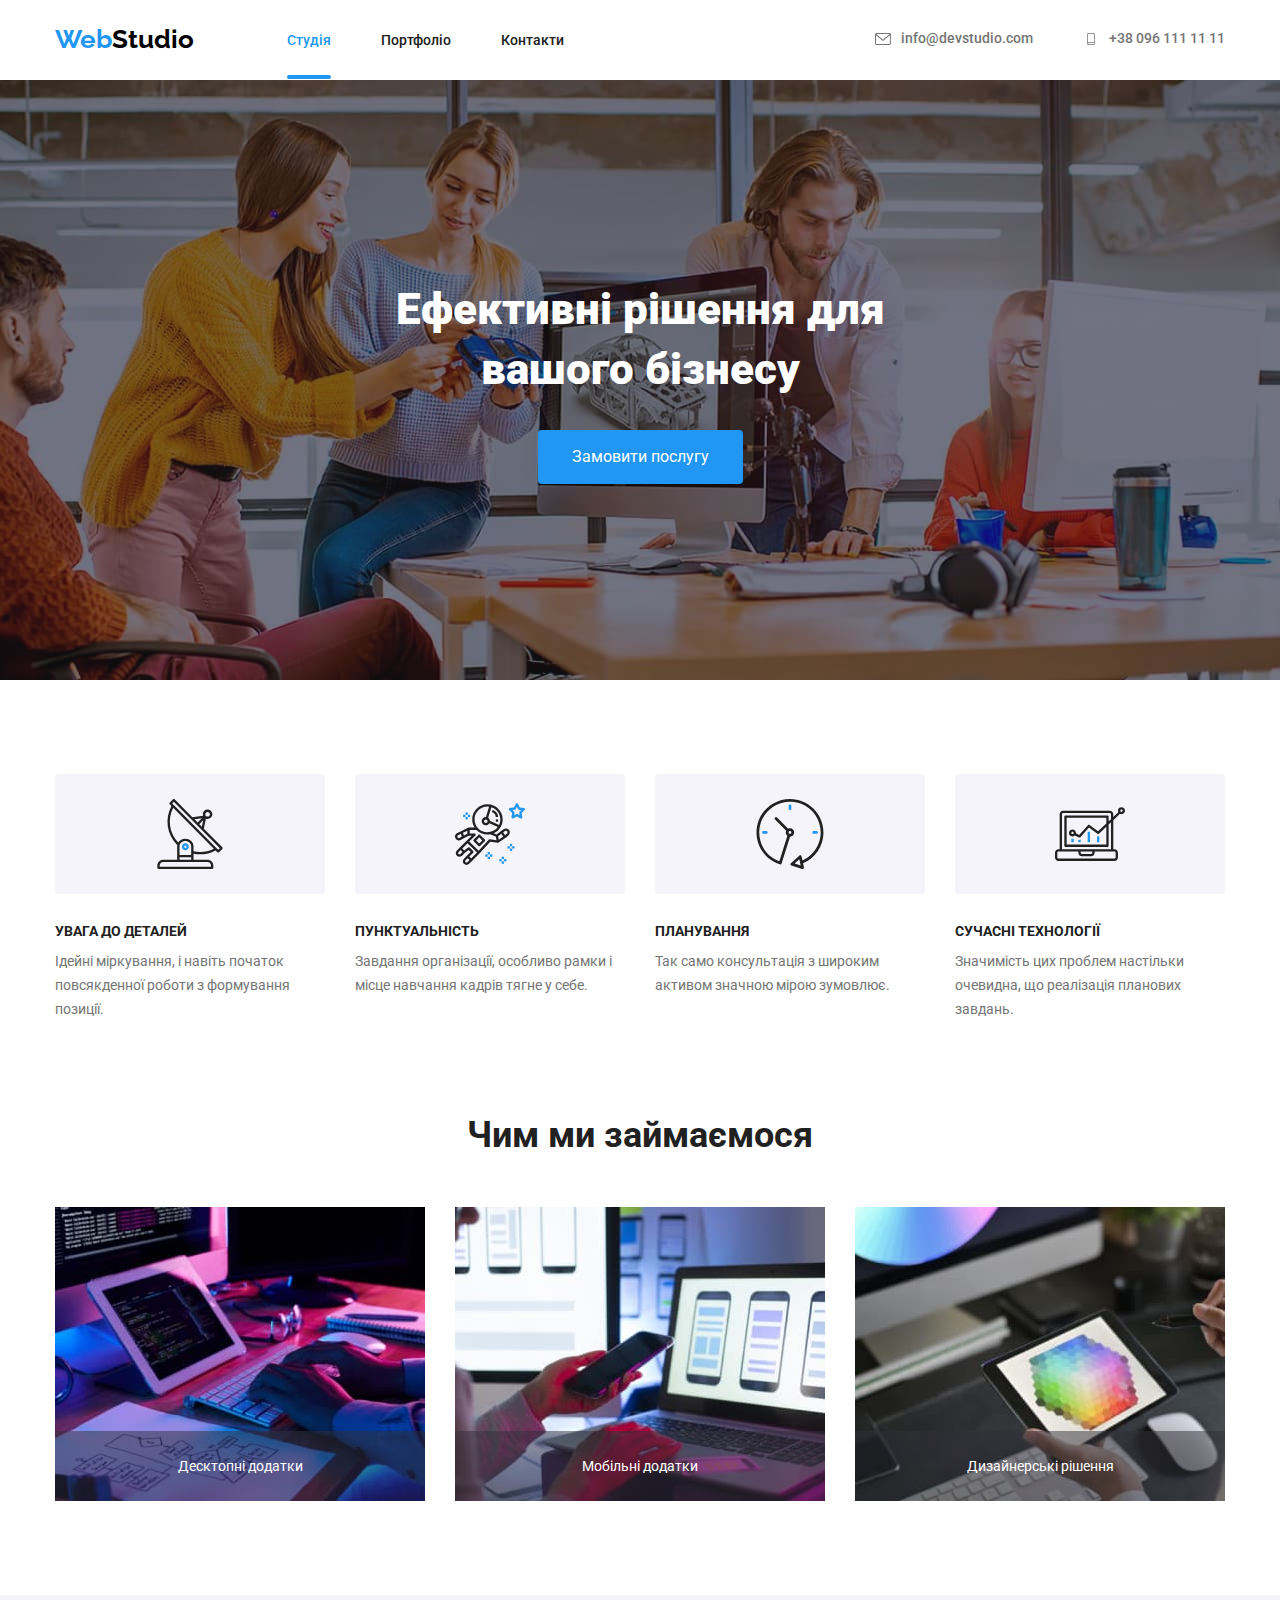
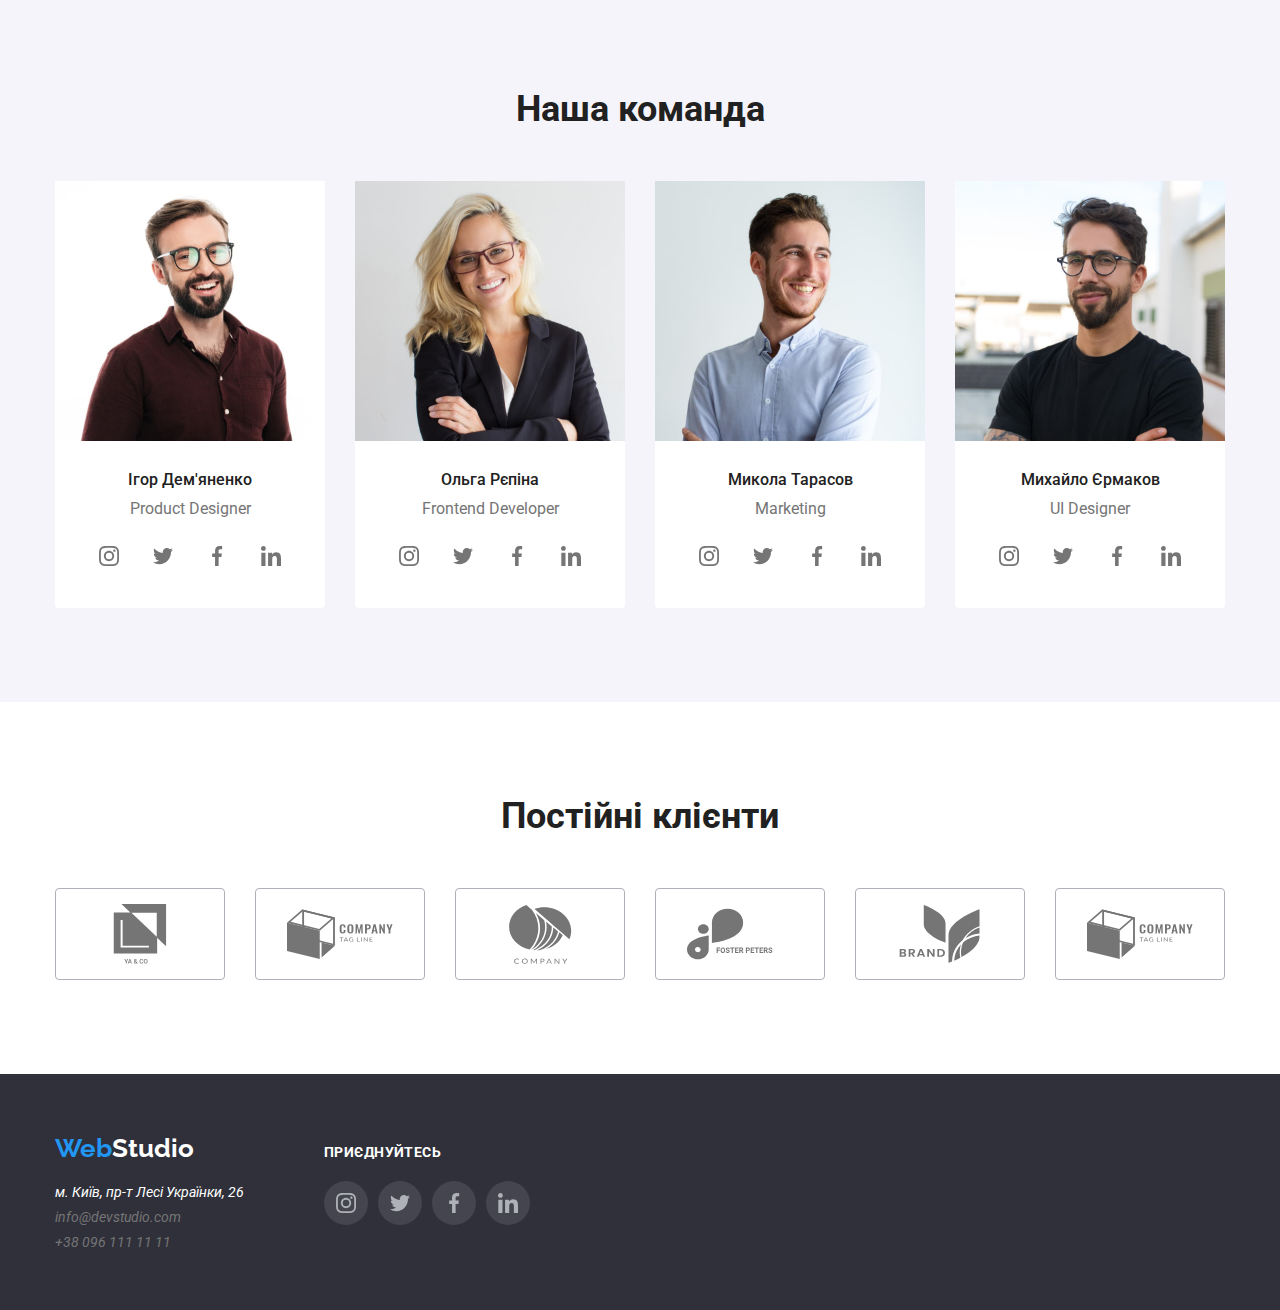
==== index.html @ 8c5a11f1 "commit" ====
<!DOCTYPE html>
<html lang="ru" <head>
<meta charset="UTF-8">
<meta http-equiv="X-UA-Compatible" content="IE=edge">
<meta name="viewport" content="width=device-width, initial-scale=1.0">
<title>Web Studio</title>
<!-- шрифты -->
<link rel="preconnect" href="https://fonts.googleapis.com">
<link rel="preconnect" href="https://fonts.gstatic.com" crossorigin>
<link
    href="https://fonts.googleapis.com/css2?family=Noto+Sans+JP:wght@600&family=Raleway:wght@700&family=Roboto:wght@400;500;700;900&display=swap"
    rel="stylesheet">
<!--CSS -->
<link rel="stylesheet" href="https://cdnjs.cloudflare.com/ajax/libs/modern-normalize/3.0.1/modern-normalize.min.css">
<link rel="stylesheet" href="./css/styles.css">
</head>

<body>
    <header class='header'>
        <div class='container page-header'>
            <nav class='nav'>
                <a href="/" class='logo'><span class='logo-accent'>Web</span>Studio</a>
                <ul class='site-nav list'>
                    <li class='nav-item'><a href="/" class='nav-link current'>Студія</a></li>
                    <li class='nav-item'><a href="./portfolio.html" class='nav-link'>Портфоліо</a></li>
                    <li class='nav-item'><a href="./contacts.html" class='nav-link'>Контакти</a></li>
                </ul>
                <ul class='contact-list list'>
                    <li class='contact-item'><a href="mailto:info@devstudio.com" class='contact-link'>
                            <svg class='icon-email' width='16' height='12'>
                                <use href='./images/svg/sprite.svg#icon-envelope'></use>
                            </svg>
                            info@devstudio.com</a>
                    </li>
                    <li class='contact-item'><a href="tel:+380961111111" class='contact-link'> <svg class='icon-email'
                                width='16' height='12'>
                                <use href='./images/svg/sprite.svg#icon-smartphone'></use>
                            </svg>+38 096 111 11 11</a></li>
                </ul>
            </nav>
        </div>
    </header>
    <main>
        <!-- HERO -->
        <section class='section-hero'>
            <h1 class='hero-title'>Ефективні рішення для<br /> вашого бізнесу</h1>
            <button type="button" class='hero-button'>Замовити послугу</button>
        </section>
        <!-- features -->
        <section class='section '>
            <div class='container'>
                <h1 class='visually-hidden'>Features</h1>
                <ul class='features list'>
                    <li class='features-item antenna-icon'>
                        <h2 class='features-title'>УВАГА ДО ДЕТАЛЕЙ</h2>
                        <p class='features-text'>Ідейні міркування, і навіть початок повсякденної роботи з формування
                            позиції.</p>
                    </li>
                    <li class='features-item astronaut-icon'>
                        <h2 class='features-title'>ПУНКТУАЛЬНІСТЬ</h2>
                        <p class='features-text'>Завдання організації, особливо рамки і місце навчання кадрів тягне у
                            себе.</p>
                    </li>
                    <li class='features-item clock-icon'>
                        <h2 class='features-title'>ПЛАНУВАННЯ</h2>
                        <p class='features-text'>Так само консультація з широким активом значною мірою зумовлює.</p>
                    </li>
                    <li class='features-item diagram-icon'>
                        <h2 class='features-title'>СУЧАСНІ ТЕХНОЛОГІЇ</h2>
                        <p class='features-text'>Значимість цих проблем настільки очевидна, що реалізація планових
                            завдань.</p>
                    </li>
                </ul>
            </div>
        </section>
        <!-- WORKS -->
        <section class='section no-padding-top'>
            <div class='container'>
                <h2 class='section-title title'>Чим ми займаємося</h2>
                <ul class='work list'>
                    <li class='work-item'>
                        <div class='work-thumb'><img src="./images/pc.jpg" alt="image" width='370' class='work-image'>
                            <p class='work-overlay'>Десктопні додатки</p>
                        </div>
                    </li>
                    <li class='work-item'>
                        <div class='work-thumb'><img src="./images/phone.jpg" alt="image" width='370'
                                class='work-image'>
                            <p class='work-overlay'>Мобільні додатки</p>
                        </div>
                    </li>
                    <li class='work-item'>
                        <div class='work-thumb'><img src="./images/tablet.jpg" alt="image" width='370'
                                class='work-image'>
                            <p class='work-overlay'>Дизайнерські рішення</p>
                        </div>
                    </li>
                </ul>
            </div>
        </section>
        <!-- Team -->
        <section class='section section-color'>
            <div class='container'>
                <h2 class='section-title title'>Наша команда</h2>
                <ul class='team list'>
                    <li class='team-item'>
                        <img src="./images/ProductDesigner.jpg" alt="personal" width='270' class='team-img'>
                        <div class='text-box'>
                            <h3 class='team-name'>Ігор Дем'яненко</h3>
                            <p class='team-description'>Product Designer</p>
                        </div>
                        <div>
                            <ul class='social-links list'>
                                <li class='social-item'>
                                    <a href="" class='social-link'>
                                        <svg class='social-icon'>
                                            <use href='./images/svg/sprite.svg#icon-instagram'></use>
                                        </svg>
                                    </a>
                                </li>
                                <li class='social-item'>
                                    <a href="" class='social-link'>
                                        <svg class='social-icon'>
                                            <use href='./images/svg/sprite.svg#icon-twitter'></use>
                                        </svg>
                                    </a>
                                </li>
                                <li class='social-item'>
                                    <a href="" class='social-link'>
                                        <svg class='social-icon'>
                                            <use href='./images/svg/sprite.svg#icon-facebook'></use>
                                        </svg>
                                    </a>
                                </li>
                                <li class='social-item'>
                                    <a href="" class='social-link'>
                                        <svg class='social-icon'>
                                            <use href='./images/svg/sprite.svg#icon-linkedin'></use>
                                        </svg>
                                    </a>
                                </li>
                            </ul>
                        </div>
                    </li>
                    <li class='team-item'>
                        <img src="./images/FrontendDeveloper.jpg" alt="personal" width='270' class='team-img'>
                        <div class='text-box'>
                            <h3 class='team-name'>Ольга Рєпіна</h3>
                            <p class='team-description'>Frontend Developer</p>
                        </div>
                        <div>
                            <ul class='social-links list'>
                                <li class='social-item'>
                                    <a href="" class='social-link'>
                                        <svg class='social-icon'>
                                            <use href='./images/svg/sprite.svg#icon-instagram'></use>
                                        </svg>
                                    </a>
                                </li>
                                <li class='social-item'>
                                    <a href="" class='social-link'>
                                        <svg class='social-icon'>
                                            <use href='./images/svg/sprite.svg#icon-twitter'></use>
                                        </svg>
                                    </a>
                                </li>
                                <li class='social-item'>
                                    <a href="" class='social-link'>
                                        <svg class='social-icon'>
                                            <use href='./images/svg/sprite.svg#icon-facebook'></use>
                                        </svg>
                                    </a>
                                </li>
                                <li class='social-item'>
                                    <a href="" class='social-link'>
                                        <svg class='social-icon'>
                                            <use href='./images/svg/sprite.svg#icon-linkedin'></use>
                                        </svg>
                                    </a>
                                </li>
                            </ul>
                        </div>
                    </li>
                    <li class='team-item'>
                        <img src="./images/Marketing.jpg" alt="personal" width='270' class='team-img'>
                        <div class='text-box'>
                            <h3 class='team-name'>Микола Тарасов</h3>
                            <p class='team-description'>Marketing</p>
                        </div>
                        <div>
                            <ul class='social-links list'>
                                <li class='social-item'>
                                    <a href="" class='social-link'>
                                        <svg class='social-icon'>
                                            <use href='./images/svg/sprite.svg#icon-instagram'></use>
                                        </svg>
                                    </a>
                                </li>
                                <li class='social-item'>
                                    <a href="" class='social-link'>
                                        <svg class='social-icon'>
                                            <use href='./images/svg/sprite.svg#icon-twitter'></use>
                                        </svg>
                                    </a>
                                </li>
                                <li class='social-item'>
                                    <a href="" class='social-link'>
                                        <svg class='social-icon'>
                                            <use href='./images/svg/sprite.svg#icon-facebook'></use>
                                        </svg>
                                    </a>
                                </li>
                                <li class='social-item'>
                                    <a href="" class='social-link'>
                                        <svg class='social-icon'>
                                            <use href='./images/svg/sprite.svg#icon-linkedin'></use>
                                        </svg>
                                    </a>
                                </li>
                            </ul>
                        </div>
                    </li>
                    <li class='team-item'>
                        <img src="./images/UIDesigner.jpg" alt="personal" width='270' class='team-img'>
                        <div class='text-box'>
                            <h3 class='team-name'>Михайло Єрмаков</h3>
                            <p class='team-description'>UI Designer</p>
                        </div>
                        <div>
                            <ul class='social-links list'>
                                <li class='social-item'>
                                    <a href="" class='social-link'>
                                        <svg class='social-icon'>
                                            <use href='./images/svg/sprite.svg#icon-instagram'></use>
                                        </svg>
                                    </a>
                                </li>
                                <li class='social-item'>
                                    <a href="" class='social-link'>
                                        <svg class='social-icon'>
                                            <use href='./images/svg/sprite.svg#icon-twitter'></use>
                                        </svg>
                                    </a>
                                </li>
                                <li class='social-item'>
                                    <a href="" class='social-link'>
                                        <svg class='social-icon'>
                                            <use href='./images/svg/sprite.svg#icon-facebook'></use>
                                        </svg>
                                    </a>
                                </li>
                                <li class='social-item'>
                                    <a href="" class='social-link'>
                                        <svg class='social-icon'>
                                            <use href='./images/svg/sprite.svg#icon-linkedin'></use>
                                        </svg>
                                    </a>
                                </li>
                            </ul>
                        </div>
                    </li>
                </ul>
            </div>

        </section>
        <!-- clients -->
        <section class='section'>
            <div class="container">
                <h2 class='section-title title'>Постійні клієнти</h2>
                <ul class='clients list'>
                    <li class='clients-item'>
                        <a href='/' class='clients-link'>
                            <svg class='clients-icon'>
                                <use href='./images/svg/sprite.svg#icon-logo'></use>
                            </svg>
                        </a>
                    </li>
                    <li class='clients-item'>
                        <a href='/' class='clients-link'>
                            <svg class='clients-icon'>
                                <use href='./images/svg/sprite.svg#icon-logo-1'></use>
                            </svg>
                        </a>
                    </li>
                    <li class='clients-item'>
                        <a href='/' class='clients-link'>
                            <svg class='clients-icon'>
                                <use href='./images/svg/sprite.svg#icon-logo-2'></use>
                            </svg>
                        </a>
                    </li>
                    <li class='clients-item'>
                        <a href='/' class='clients-link'>
                            <svg class='clients-icon'>
                                <use href='./images/svg/sprite.svg#icon-logo-3'></use>
                            </svg>
                        </a>
                    </li>
                    <li class='clients-item'>
                        <a href='/' class='clients-link'>
                            <svg class='clients-icon'>
                                <use href='./images/svg/sprite.svg#icon-logo-4'></use>
                            </svg>
                        </a>
                    </li>
                    <li class='clients-item'>
                        <a href='/' class='clients-link'>
                            <svg class='clients-icon'>
                                <use href='./images/svg/sprite.svg#icon-logo-5'></use>
                            </svg>
                        </a>
                    </li>

                </ul>
            </div>
        </section>
    </main>
    <footer class='footer'>
        <div class='container container-flex'>
            <div>
                <a href="/" class='logo footer-logo'><span class='logo-accent'>Web</span>Studio</a>
                <address class='address'>
                    <a href="" class='address-text'>м. Київ, пр-т Лесі Українки, 26</a>
                    <a href="mailto:info@devstudio.com" class='address-text accent'>info@devstudio.com</a>
                    <a href="tel:+380961111111" class='address-text accent'>+38 096 111 11 11</a>
                </address>
            </div>
            <div>
                <h2 class='social-title'>приєднуйтесь</h2>
                <div>
                    <ul class='social-links list'>
                        <li class='social-item'>
                            <a href="" class='social-link social-link-second'>
                                <svg class='social-icon'>
                                    <use href='./images/svg/sprite.svg#icon-instagram'></use>
                                </svg>
                            </a>
                        </li>
                        <li class='social-item'>
                            <a href="" class='social-link social-link-second'>
                                <svg class='social-icon'>
                                    <use href='./images/svg/sprite.svg#icon-twitter'></use>
                                </svg>
                            </a>
                        </li>
                        <li class='social-item'>
                            <a href="" class='social-link social-link-second'>
                                <svg class='social-icon'>
                                    <use href='./images/svg/sprite.svg#icon-facebook'></use>
                                </svg>
                            </a>
                        </li>
                        <li class='social-item'>
                            <a href="" class='social-link social-link-second'>
                                <svg class='social-icon'>
                                    <use href='./images/svg/sprite.svg#icon-linkedin'></use>
                                </svg>
                            </a>
                        </li>
                    </ul>
                </div>
            </div>
        </div>
    </footer>


</body>
<script src='./js/modal-menu.js'></script>
<script src='./js/modal-window.js'></script>
<script src='./js/test-form.js'></script>

</html>
---- css/styles.css ----
:root {
    --primary-color-text: #757575;
    --title-color-text: #212121;
    --white-color-text: #ffffff;
    --accent-color: #2196f3;
    --bgd-accent-color: #2f303a;
    --accent-color-background: #f5F4fa;
    --hero-color-bgd: #c4c4c4;
    --hero-overlay: #2f303a40;
    --indent-top: 80px;
}



body {
    padding-top: var(--indent-top);

    font-family: "Roboto", sans-serif;
    font-size: 14px;
    background-color: #ffffff;
    color: var(--primary-color-text);

}

h1,
h2,
h3,
h4,
h5,
h5,
p,
ul {
    margin: 0;
    padding: 0;
}

img {
    display: block;
    max-width: 100%;
    height: auto;
}

a {
    text-decoration: none;
}

/* other */

.visually-hidden {
    position: absolute;
    white-space: nowrap;
    width: 1px;
    height: 1px;
    overflow: hidden;
    border: 0;
    padding: 0;
    clip: rect(0 0 0 0);
    clip-path: inset(50%);
    margin: -1px;
}

.title {
    color: var(--title-color-text);
    font-weight: 700;
    font-size: 36px;
    line-height: 1.16;
    text-align: center;
}

.social-title {
    margin-bottom: 20px;

    font-size: 14px;
    font-weight: 700;
    line-height: 1.14;
    letter-spacing: .03em;
    text-transform: uppercase;
    color: var(--white-color-text);

}

.list {
    list-style: none;
}

/* section */
.section {
    padding: 94px 0;
}

.section.no-padding-top {
    padding-top: 0;
}

.section-title {
    margin-bottom: 50px;
}

.section-color {
    background-color: var(--accent-color-background);
}


/* container */
.container {
    width: 1200px;
    margin: 0 auto;
    padding: 0 15px;

}

.container.page-header {
    height: var(--indent-top);
}

.container-flex {
    display: flex;
    align-items: baseline;
    gap: 80px;
}


/* logo */

.logo {
    font-family: "Raleway", sans-serif;
    font-optical-sizing: auto;
    font-weight: 700;
    font-size: 26px;
    line-height: 1.15;
    color: #000000
}

.footer-logo {
    display: inline-block;
    color: var(--white-color-text);
    margin-bottom: 20px;
}

/* header */
.header {
    position: fixed;
    width: 100%;
    top: 0;
    z-index: 1;

    background-color: var(--white-color-text);
}

.nav {
    display: flex;
    height: 100%;
    align-items: center;

}

.site-nav {
    display: flex;
    gap: 50px;
    margin-left: 93px;

}

.contact-list {
    display: flex;
    gap: 50px;
    margin-left: auto;
}

.logo-accent {
    color: var(--accent-color)
}

.nav-link {
    font-weight: 500;
    color: var(--title-color-text);
    line-height: 1.14;
}

.nav-link.current {
    position: relative;
    color: var(--accent-color);

}

.nav-link.current::after {
    content: '';
    position: absolute;
    bottom: -31px;
    left: 0;
    width: 100%;
    border: 2px solid var(--accent-color);

    border-radius: 2px;

}

.nav-link:hover,
.nav-link:focus {
    color: var(--accent-color);
}


.contact-link {
    display: inline-flex;
    align-items: center;
    font-weight: 500;
    color: var(--primary-color-text);
    line-height: 1.14;

}

.contact-link:hover,
.contact-link:focus {
    color: var(--accent-color);
}


.icon-email {
    margin-right: 10px;
    fill: currentColor;
}

/* HERO */

.section-hero {
    display: block;
    padding: 200px 0px;
    max-width: 1600px;
    height: 600px;
    margin: 0 auto;


    text-align: center;
    background-image: linear-gradient(to bottom, var(--hero-overlay), var(--hero-overlay)), url(../images/hero/hero-bgd.jpg);
    background-color: var(--hero-color-bgd);
    background-position: center;
    background-repeat: no-repeat;
    background-size: cover;
}

.hero-title {
    margin-bottom: 30px;

    color: var(--white-color-text);
    font-weight: 900;
    font-size: 44px;
    line-height: 1.36;
}

.hero-button {
    padding: 10px 32px;
    border-radius: 4px;

    font-size: 16px;
    line-height: 1.87;
    border-color: transparent;
    background-color: var(--accent-color);
    color: var(--white-color-text)
}


/* features */

.features {
    display: flex;
    gap: 30px;
}

.features-item::before {
    content: '';
    display: block;
    width: 270px;
    height: 120px;
    margin-bottom: 30px;


    border-radius: 4px;
    background-color: var(--accent-color-background);
}

.antenna-icon::before {
    background-image: url(../images/svg/antenna.svg);
    background-position: center;
    background-repeat: no-repeat;
}

.astronaut-icon::before {
    background-image: url(../images/svg/astronaut.svg);
    background-position: center;
    background-repeat: no-repeat;
}

.clock-icon::before {
    background-image: url(../images/svg/clock.svg);
    background-position: center;
    background-repeat: no-repeat;
}

.diagram-icon::before {
    background-image: url(../images/svg/diagram.svg);
    background-position: center;
    background-repeat: no-repeat;
}

.features-title {
    margin-bottom: 10px;

    font-size: 14px;
    color: var(--title-color-text);
    font-weight: 700;
    line-height: 1.14;
}

.features-text {
    line-height: 1.7;
}


/* work */

.work {
    display: flex;
    gap: 30px;
}

.work-thumb {
    position: relative;
    width: 100%;
    height: 100%;
}

.work-image {}

.work-overlay {
    position: absolute;
    bottom: 0;
    left: 0;

    width: 100%;
    padding: 27px 15px;

    text-align: center;
    color: var(--white-color-text);
    background-color: #2f303a80;
}

/* team */

.team {
    display: flex;
    gap: 30px;
}

.team-item {
    flex-basis: calc((100% - 30px * 3)/ 4);
    padding-bottom: 30px;
    border-radius: 0 0 4px 4px;

    background-color: var(--white-color-text);
}

.team-img {
    margin-bottom: 30px;
}

.text-box {
    text-align: center;
    margin-bottom: 16px;
}

.team-name {
    margin-bottom: 10px;

    color: var(--title-color-text);
    font-weight: 500;
    font-size: 16px;
    line-height: 1.175;
}

.team-description {
    font-size: 16px;
    line-height: 1.175;
}

/* social */


.social-links {
    display: flex;
    gap: 10px;
    justify-content: center;
}

.social-item {
    width: 44px;
    height: 44px;
}

.social-link {
    display: inline-flex;
    justify-content: center;
    align-items: center;
    width: 100%;
    height: 100%;
    border-radius: 50%;

    color: var(--primary-color-text)
}

.social-link-second {
    background-color: rgba(255, 255, 255, .1);

    color: #afb1b8;
}

.social-link:hover {
    background-color: var(--accent-color);
    color: var(--white-color-text)
}


.social-icon {
    width: 20px;
    height: 20px;

    fill: currentColor;
}


/* clients */


.clients {
    display: flex;
    gap: 30px;

}

.clients-item {
    width: 170px;
    height: 92px;
    flex-basis: calc((100% - 150px)/6);

}

.clients-link {
    display: inline-flex;
    align-items: center;
    justify-content: center;
    width: 100%;
    height: 100%;

    border: 1px solid #afb1b8;
    border-radius: 4px;

    color: inherit;

}

.clients-link:hover,
.clients-link:focus {
    color: var(--accent-color);
    border-color: var(--accent-color);
}

.clients-icon {
    width: 106px;
    height: 60px;

    fill: currentColor
}

/* footer */

.footer {
    padding: 60px 0;

    background-color: var(--bgd-accent-color);
}

.address {
    display: flex;
    flex-direction: column;
    gap: 9px;
}

.address-text {
    color: var(--white-color-text);

}

.address-text.accent {
    text-decoration: none;
    color: inherit;
}

/* Portfolio */
.filter {
    display: flex;
    justify-content: center;
    gap: 8px;
    margin-bottom: 50px;
}

.filter-btn {
    padding: 6px 22px;
    border-radius: 4px;

    text-align: center;
    background-color: var(--radio-btn-background);
    border-color: transparent;
}

.filter-btn:hover,
.filter-btn:focus {
    background-color: var(--accent-color);
    color: var(--white-color-text)
}

.cards {
    display: flex;
    gap: 30px;
    flex-wrap: wrap;
}

.card-item {
    flex-basis: calc((100% - 60px) / 3);
    border: 1px solid #eeeeee
}


.card-thumb {
    position: relative;
    overflow: hidden;


}

.card-overlay {
    position: absolute;
    top: 0;
    left: 0;

    width: 100%;
    height: 100%;
    padding: 63px 24px;

    font-size: 18px;
    line-height: 1.555;
    color: var(--white-color-text);

    transform: translateY(100%);
    transition: transform 300ms ease;
}


.card-item:hover .card-overlay {
    background-color: rgba(33, 150, 243, .9);
    transform: translateY(0);
}

.card-img {
    margin-bottom: 20px;
}

.card-wrap {
    padding: 20px 24px;
}

.card-title.title {
    font-size: 18px;
    text-align: start;
    margin-bottom: 10px;
}

.card-description {
    font-size: 16px;

}
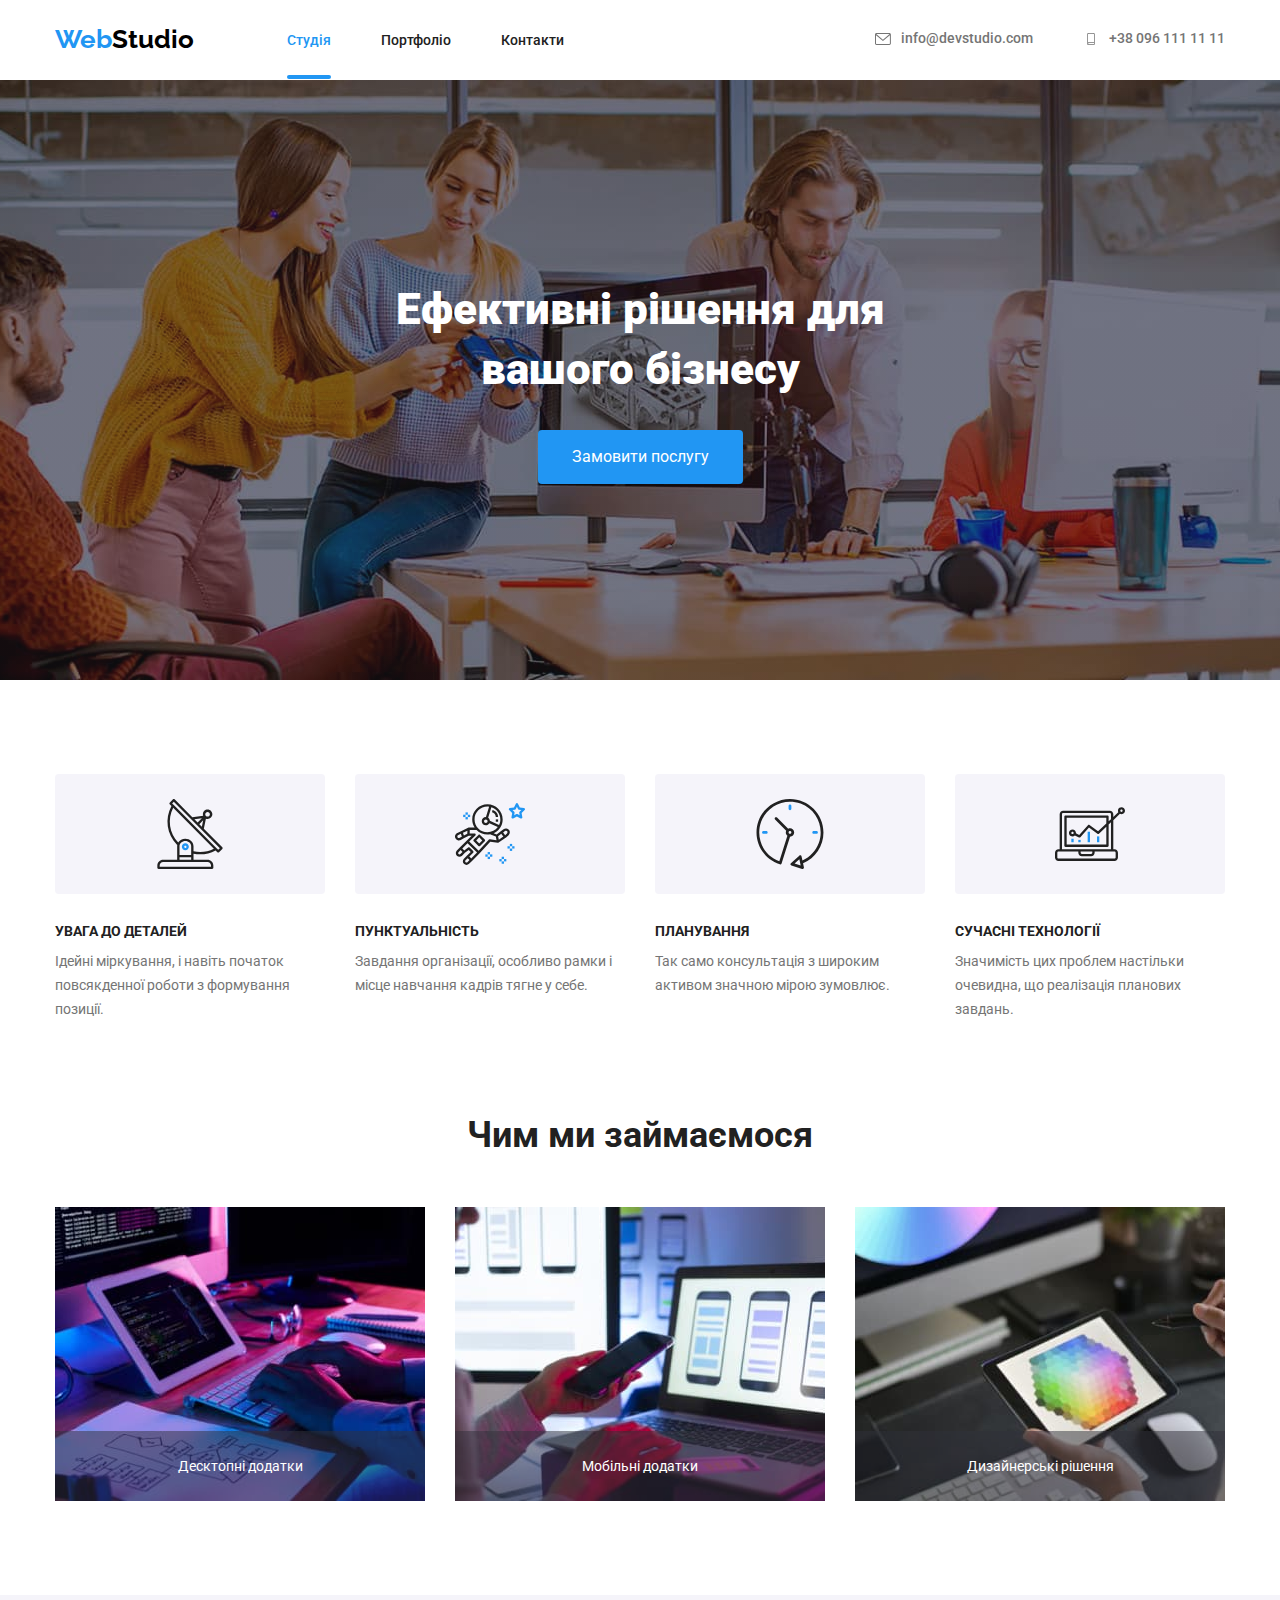
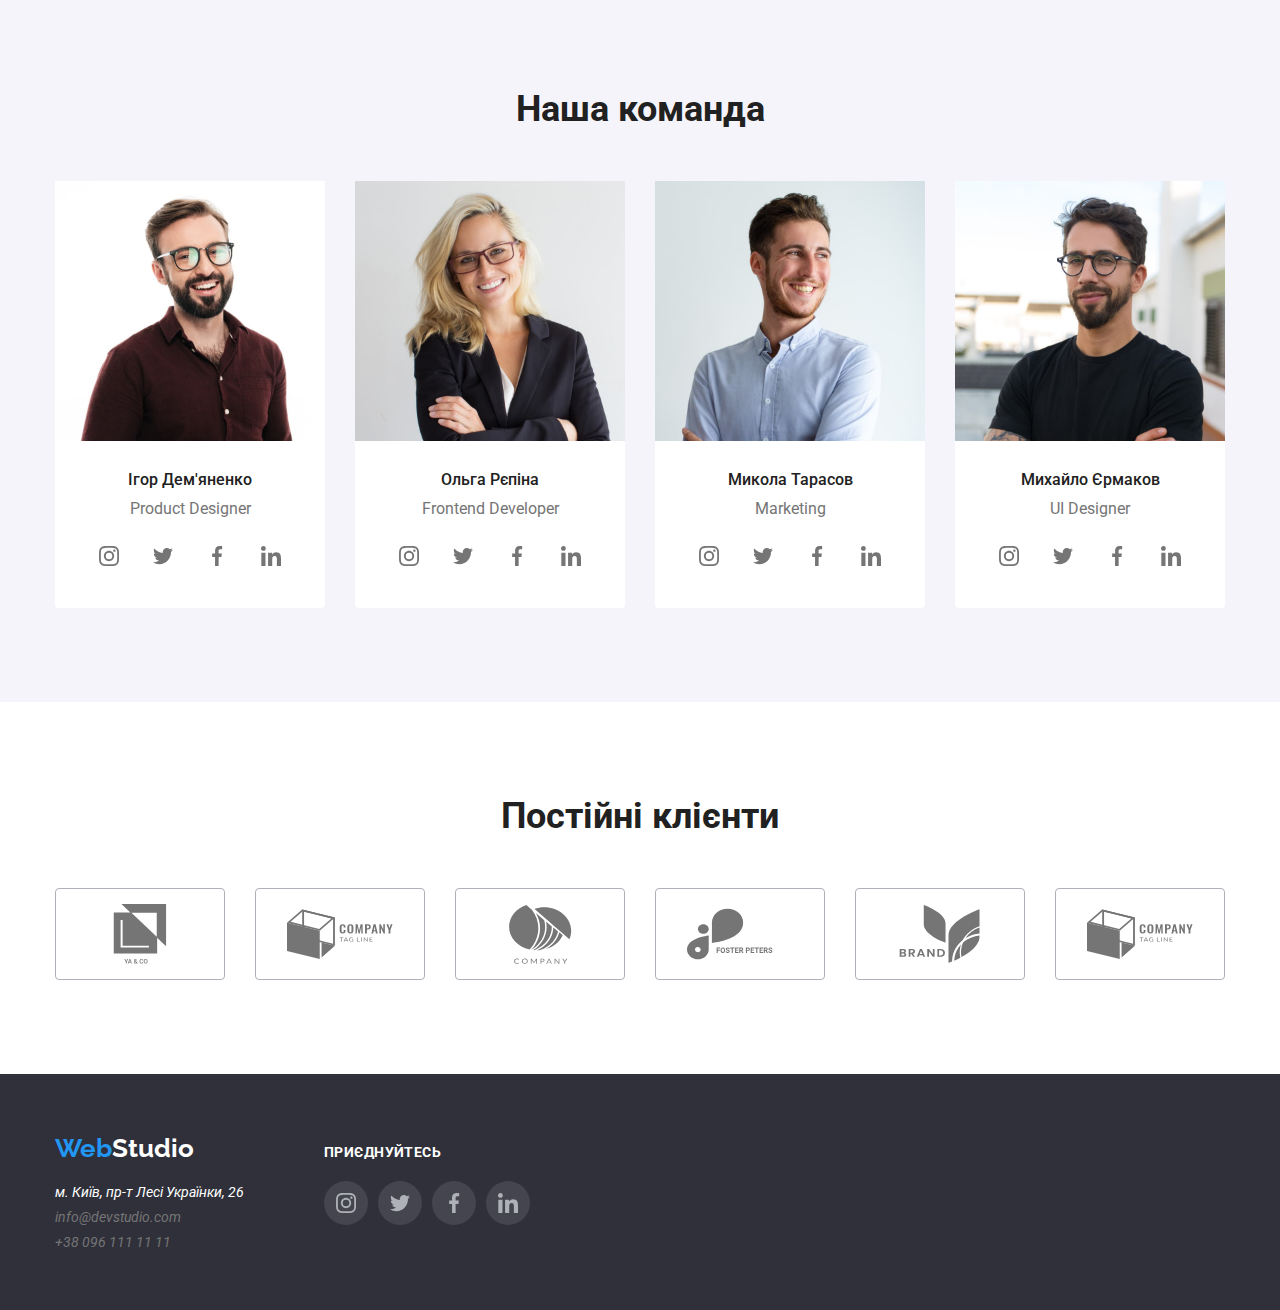
==== commit a5cc8c01: "commit" ====
--- a/index.html
+++ b/index.html
@@ -44,7 +44,7 @@
         <!-- HERO -->
         <section class='section-hero'>
             <h1 class='hero-title'>Ефективні рішення для<br /> вашого бізнесу</h1>
-            <button type="button" class='hero-button'>Замовити послугу</button>
+            <button type="button" class='hero-button' data-open-modal=''>Замовити послугу</button>
         </section>
         <!-- features -->
         <section class='section '>
@@ -320,9 +320,9 @@
             <div>
                 <a href="/" class='logo footer-logo'><span class='logo-accent'>Web</span>Studio</a>
                 <address class='address'>
-                    <a href="" class='address-text'>м. Київ, пр-т Лесі Українки, 26</a>
-                    <a href="mailto:info@devstudio.com" class='address-text accent'>info@devstudio.com</a>
-                    <a href="tel:+380961111111" class='address-text accent'>+38 096 111 11 11</a>
+                    <a href="" class='address-link'>м. Київ, пр-т Лесі Українки, 26</a>
+                    <a href="mailto:info@devstudio.com" class='address-link accent'>info@devstudio.com</a>
+                    <a href="tel:+380961111111" class='address-link accent'>+38 096 111 11 11</a>
                 </address>
             </div>
             <div>
@@ -363,7 +363,16 @@
         </div>
     </footer>
 
-
+    <!-- modal -->
+    <div class="backdrop is-hidden" data-backdrop>
+        <div class="modal-window">
+            <button type='button' class='button-close' data-close-modal=''>
+                <svg width='11' height='11' class='icon-close'>
+                    <use href="./images/svg/sprite.svg#icon-close"></use>
+                </svg>
+            </button>
+        </div>
+    </div>
 </body>
 <script src='./js/modal-menu.js'></script>
 <script src='./js/modal-window.js'></script>
--- a/css/styles.css
+++ b/css/styles.css
@@ -10,8 +10,6 @@
     --indent-top: 80px;
 }
 
-
-
 body {
     padding-top: var(--indent-top);
 
@@ -19,7 +17,6 @@
     font-size: 14px;
     background-color: #ffffff;
     color: var(--primary-color-text);
-
 }
 
 h1,
@@ -175,6 +172,8 @@
     font-weight: 500;
     color: var(--title-color-text);
     line-height: 1.14;
+
+    transition: color 250ms ease;
 }
 
 .nav-link.current {
@@ -189,7 +188,8 @@
     bottom: -31px;
     left: 0;
     width: 100%;
-    border: 2px solid var(--accent-color);
+    height: 4px;
+    background-color: var(--accent-color);
 
     border-radius: 2px;
 
@@ -208,6 +208,8 @@
     color: var(--primary-color-text);
     line-height: 1.14;
 
+    transition: color 250ms ease;
+
 }
 
 .contact-link:hover,
@@ -256,7 +258,20 @@
     line-height: 1.87;
     border-color: transparent;
     background-color: var(--accent-color);
-    color: var(--white-color-text)
+    color: var(--white-color-text);
+
+    transition: background-color 200ms ease;
+}
+
+.hero-button:hover,
+.hero-button:focus {
+    cursor: pointer;
+    background-color: #0089f9;
+
+}
+
+.hero-button:active {
+    background-color: var(--primary-color-text);
 }
 
 
@@ -405,16 +420,18 @@
     height: 100%;
     border-radius: 50%;
 
-    color: var(--primary-color-text)
+    color: var(--primary-color-text);
+
+    transition: color 250ms ease, background-color 250ms ease;
 }
 
 .social-link-second {
     background-color: rgba(255, 255, 255, .1);
-
     color: #afb1b8;
 }
 
-.social-link:hover {
+.social-link:hover,
+.social-link:focus {
     background-color: var(--accent-color);
     color: var(--white-color-text)
 }
@@ -456,6 +473,8 @@
 
     color: inherit;
 
+    transition: color 250ms ease, border-color 250ms ease;
+
 }
 
 .clients-link:hover,
@@ -485,14 +504,21 @@
     gap: 9px;
 }
 
-.address-text {
+.address-link {
     color: var(--white-color-text);
 
-}
-
-.address-text.accent {
+    transition: color 250ms ease;
+}
+
+.address-link.accent {
     text-decoration: none;
     color: inherit;
+}
+
+.address-link:hover,
+.address-link:focus {
+
+    color: var(--accent-color)
 }
 
 /* Portfolio */
@@ -510,6 +536,8 @@
     text-align: center;
     background-color: var(--radio-btn-background);
     border-color: transparent;
+
+    transition: color 250ms ease, background-color 250ms ease;
 }
 
 .filter-btn:hover,
@@ -526,15 +554,15 @@
 
 .card-item {
     flex-basis: calc((100% - 60px) / 3);
-    border: 1px solid #eeeeee
+    border: 1px solid #eeeeee;
+
+    transition: box-shadow 300ms ease;
 }
 
 
 .card-thumb {
     position: relative;
     overflow: hidden;
-
-
 }
 
 .card-overlay {
@@ -550,14 +578,23 @@
     line-height: 1.555;
     color: var(--white-color-text);
 
+    opacity: 0;
     transform: translateY(100%);
-    transition: transform 300ms ease;
-}
-
-
-.card-item:hover .card-overlay {
+    transition: transform 300ms ease, background-color 300ms ease, opacity 400ms ease;
+}
+
+.card-item:hover .card-overlay,
+.card-item:focus .card-overlay {
     background-color: rgba(33, 150, 243, .9);
     transform: translateY(0);
+
+    opacity: 1;
+}
+
+.card-item:hover,
+.card-item:focus {
+    box-shadow: 0px 1px 1px rgba(0, 0, 0, .12), 0px 4px 4px rgba(0, 0, 0, .06), 1px 4px 6px rgba(0, 0, 0, .16);
+
 }
 
 .card-img {
@@ -578,3 +615,79 @@
     font-size: 16px;
 
 }
+
+
+/* modal-window */
+
+.modal-open {
+    overflow-y: hidden;
+}
+
+.backdrop {
+    position: fixed;
+    top: 0;
+    left: 0;
+    width: 100%;
+    height: 100%;
+    overflow-y: scroll;
+    background-color: #75757560;
+    backdrop-filter: blur(2px);
+
+
+    transition: opacity 500ms ease, visibility 500ms ease;
+    opacity: 1;
+    visibility: visible;
+
+    z-index: 10;
+}
+
+.backdrop.is-hidden {
+    opacity: 0;
+    pointer-events: none;
+    visibility: hidden;
+}
+
+.modal-window {
+    position: absolute;
+    top: 50%;
+    left: 50%;
+
+    width: 528px;
+    height: 581px;
+    border-radius: 4px;
+
+    background-color: var(--white-color-text);
+
+    transform: translate(-50%, -50%) scale(1);
+
+    transition: transform 500ms ease;
+}
+
+.backdrop.is-hidden .modal-window {
+    transform: translate(-50%, -50%) scale(0);
+}
+
+.button-close {
+    position: absolute;
+    top: 8px;
+
+    right: 8px;
+    width: 30px;
+    height: 30px;
+    border-radius: 50%;
+    border: 1px solid #00000010;
+
+
+    background-color: transparent;
+}
+
+
+.button-close:hover {
+    border-color: var(--accent-color);
+    color: var(--accent-color)
+}
+
+
+.icon-close {
+    fill: currentColor;
+}
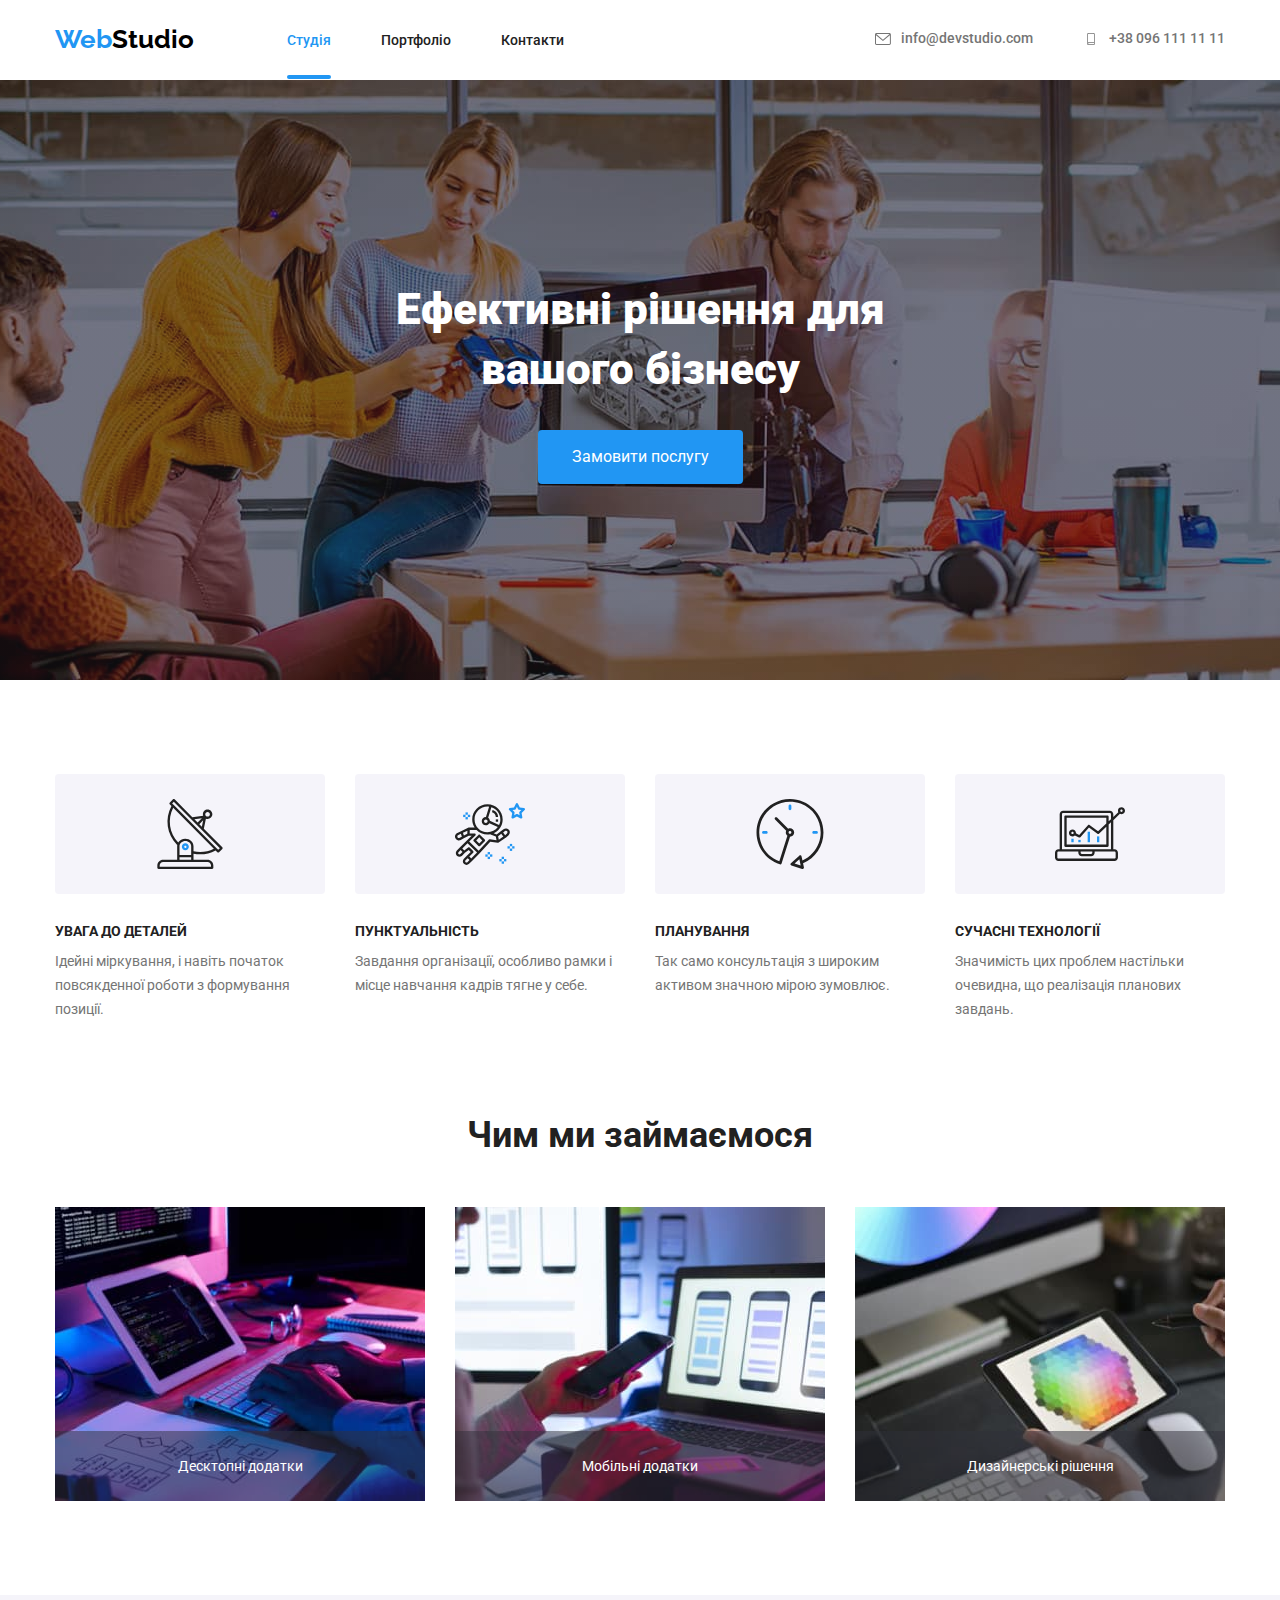
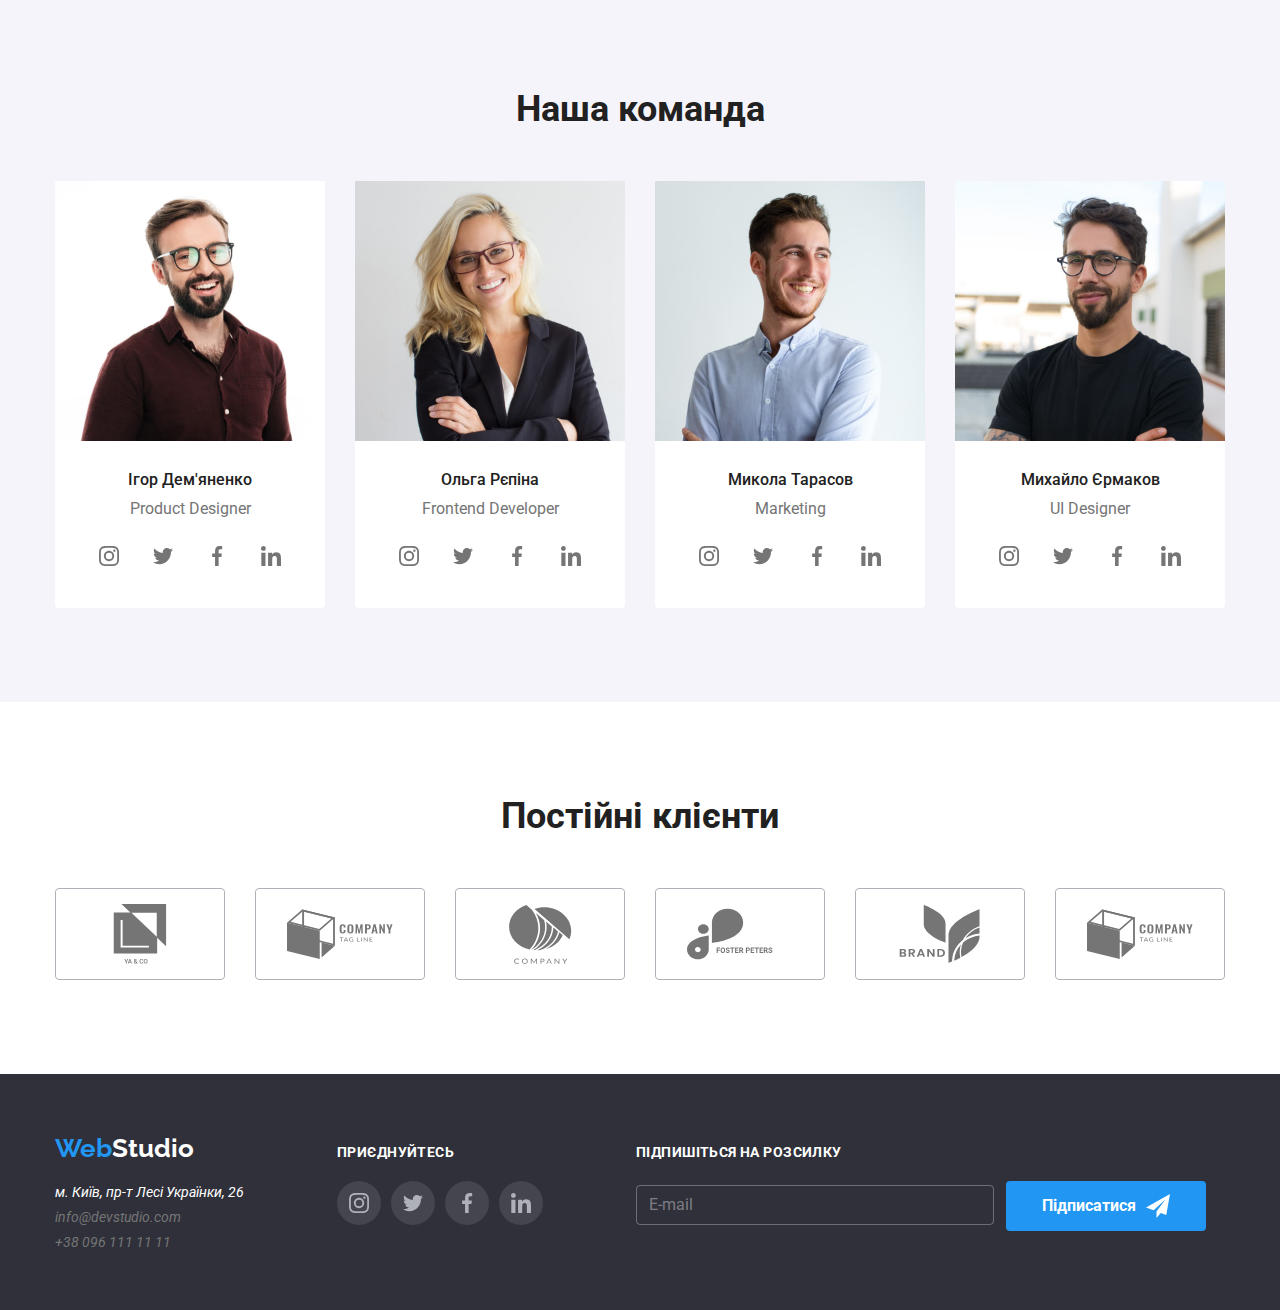
==== commit 0fdd1d16: "commit" ====
--- a/index.html
+++ b/index.html
@@ -317,7 +317,7 @@
     </main>
     <footer class='footer'>
         <div class='container container-flex'>
-            <div>
+            <div class='address-box'>
                 <a href="/" class='logo footer-logo'><span class='logo-accent'>Web</span>Studio</a>
                 <address class='address'>
                     <a href="" class='address-link'>м. Київ, пр-т Лесі Українки, 26</a>
@@ -325,7 +325,7 @@
                     <a href="tel:+380961111111" class='address-link accent'>+38 096 111 11 11</a>
                 </address>
             </div>
-            <div>
+            <div class='social-box'>
                 <h2 class='social-title'>приєднуйтесь</h2>
                 <div>
                     <ul class='social-links list'>
@@ -360,9 +360,21 @@
                     </ul>
                 </div>
             </div>
+            <div class="form-box">
+                <b class='social-title'>Підпишіться на розсилку</b>
+                <form class='form-footer' autocomplete='off'>
+                    <div class='form-field'>
+                        <input type="email" name='email' placeholder='E-mail' class='form-input'>
+                        <button type="submit" class='form-btn'>Підписатися
+                            <svg width='24' height='24' class='icon-send'>
+                                <use href="./images/svg/sprite.svg#icon-send"></use>
+                            </svg>
+                        </button>
+                    </div>
+                </form>
+            </div>
         </div>
     </footer>
-
     <!-- modal -->
     <div class="backdrop is-hidden" data-backdrop>
         <div class="modal-window">
@@ -371,10 +383,55 @@
                     <use href="./images/svg/sprite.svg#icon-close"></use>
                 </svg>
             </button>
+            <b class='form-title'>Залиште свої дані, ми вам передзвонимо</b>
+            <form class='main-form form js-speaker-form' autocomplete='off'>
+                <div role='group' class='fieldset'>
+                    <div class='form-field'>
+                        <label class='form-label'>
+                            Ім'я
+                            <input type="text" name='name' class='form-input input' required>
+                            <svg class='form-icon' width='18' height='18'>
+                                <use href="./images/svg/sprite.svg#icon-person"></use>
+                            </svg>
+                        </label>
+                    </div>
+                    <div class='form-field'>
+                        <label class='form-label'>
+                            Телефон
+                            <input type="tell" name='tell' class='form-input input' required>
+                            <svg class='form-icon' width='14' height='18'>
+                                <use href="./images/svg/sprite.svg#icon-tell"></use>
+                            </svg>
+                        </label>
+                    </div>
+                    <div class='form-field'>
+                        <label class='form-label'>
+                            Пошта
+                            <input type="email" name='email' class='form-input input' required>
+                            <svg class='form-icon' width='18' height='18'>
+                                <use href="./images/svg/sprite.svg#icon-email"></use>
+                            </svg>
+                        </label>
+                    </div>
+                    <div class='form-field'>
+                        <textarea name="comment" placeholder='Введіть текст' class='form-textarea input'></textarea>
+                    </div>
+                    <div class='form-field form-field--checkbox'>
+                        <label class='form-label form-label--checkbox'> <input type='checkbox' name="user-agree"
+                                value='true' class='form-checkbox input' required />
+                            <svg width='16' height='15' class='icon-checkbox'>
+                                <use href="./images/svg/sprite.svg#icon-check"></use>
+                            </svg>
+                            Погоджуюся
+                            з розсилкою та приймаю <a href="/">Умови договору</a></label>
+                    </div>
+                    <button type='submit' class='form-btn '>Відправити</button>
+                </div>
+            </form>
         </div>
     </div>
 </body>
-<script src='./js/modal-menu.js'></script>
+<!-- <script src='./js/modal-menu.js'></script> -->
 <script src='./js/modal-window.js'></script>
 <script src='./js/test-form.js'></script>
 
--- a/css/styles.css
+++ b/css/styles.css
@@ -65,6 +65,7 @@
 }
 
 .social-title {
+    display: block;
     margin-bottom: 20px;
 
     font-size: 14px;
@@ -113,7 +114,7 @@
 .container-flex {
     display: flex;
     align-items: baseline;
-    gap: 80px;
+    gap: 93px;
 }
 
 
@@ -260,11 +261,14 @@
     background-color: var(--accent-color);
     color: var(--white-color-text);
 
-    transition: background-color 200ms ease;
+    transform: scale(1);
+    transition: background-color 200ms ease, transform 250ms ease;
 }
 
 .hero-button:hover,
 .hero-button:focus {
+    transform: scale(1.07);
+
     cursor: pointer;
     background-color: #0089f9;
 
@@ -273,7 +277,6 @@
 .hero-button:active {
     background-color: var(--primary-color-text);
 }
-
 
 /* features */
 
@@ -647,10 +650,15 @@
     visibility: hidden;
 }
 
+.backdrop.is-hidden .modal-window {
+    transform: translate(-50%, -50%) scale(0);
+}
+
 .modal-window {
     position: absolute;
     top: 50%;
     left: 50%;
+    padding: 40px;
 
     width: 528px;
     height: 581px;
@@ -661,10 +669,6 @@
     transform: translate(-50%, -50%) scale(1);
 
     transition: transform 500ms ease;
-}
-
-.backdrop.is-hidden .modal-window {
-    transform: translate(-50%, -50%) scale(0);
 }
 
 .button-close {
@@ -691,3 +695,178 @@
 .icon-close {
     fill: currentColor;
 }
+
+
+/* form */
+
+.form-title {
+    display: block;
+    text-align: center;
+    margin-bottom: 12px;
+
+    font-weight: 700;
+    font-size: 20px;
+    line-height: 1.17;
+    color: var(--title-color-text)
+}
+
+.main-form {}
+
+.form-field {
+    position: relative;
+    margin-bottom: 10px;
+}
+
+.form-label {
+    margin-bottom: 4px;
+    font-size: 12px;
+}
+
+.form-label--checkbox {
+    display: flex;
+    align-items: center;
+    justify-self: center;
+
+    margin-left: 10px;
+    font-size: 14px;
+    line-height: 1.75;
+
+}
+
+.form-checkbox {
+    width: 1px;
+    height: 1px;
+    overflow: hidden;
+    white-space: nowrap;
+    clip: rect(0 0 0 0);
+    clip-path: inset(50%);
+    margin: -1px;
+}
+
+.form-checkbox:checked+.icon-checkbox {
+    border-color: transparent;
+    background-color: var(--accent-color);
+    fill: var(--white-color-text);
+}
+
+.icon-checkbox {
+    border: 2px solid var(--title-color-text);
+    border-radius: 2px;
+    margin-right: 8px;
+    fill: transparent;
+
+    transition: background-color 250ms ease, color 250ms ease;
+}
+
+
+.form-footer {
+    width: 570px;
+}
+
+
+.form-field {
+    position: relative;
+    width: 100%;
+}
+
+.form-field--checkbox {
+    margin-bottom: 30px;
+}
+
+.form-field:nth-child(4) {
+    margin-bottom: 20px;
+}
+
+.input {
+    border: 1px solid #21212120;
+    border-radius: 4px;
+    font-size: 16px;
+    outline: none;
+
+    transition: border-color 250ms ease;
+}
+
+.input:hover,
+.input:focus {
+    border-color: var(--accent-color);
+}
+
+
+.input:focus+.form-icon {
+    fill: var(--accent-color);
+}
+
+.form-input {
+    margin-top: 4px;
+    width: 100%;
+    height: 40px;
+    padding: 15px 16px 15px 42px;
+
+
+}
+
+.form-textarea {
+    width: 100%;
+    height: 120px;
+    padding: 12px;
+    resize: none;
+}
+
+.form-icon {
+    position: absolute;
+    top: 50%;
+    left: 12px;
+
+    transition: fill 250ms ease;
+}
+
+.form-footer .form-field {
+    display: flex;
+    gap: 12px;
+    height: 50px;
+}
+
+.form-footer .form-input {
+    width: 100%;
+    padding: 11px 12px;
+    border: 1px solid rgba(255, 255, 255, 0.3);
+
+
+    color: var(--white-color-text);
+    border-radius: 4px;
+    background-color: transparent;
+}
+
+.form-footer .form-input::placeholder {
+    color: #ffffff60;
+    font-size: 16px;
+    line-height: 1.25;
+}
+
+.main-form .form-btn {
+    display: block;
+    margin: 0 auto;
+    padding: 8px 28px;
+}
+
+.form-btn {
+    display: inline-flex;
+    justify-content: center;
+    align-items: center;
+    gap: 10px;
+
+    padding: 10px 28px;
+    min-width: 200px;
+
+    border-radius: 4px;
+    border-color: transparent;
+    background-color: var(--accent-color);
+    color: var(--white-color-text);
+    font-size: 16px;
+    font-weight: 700;
+    line-height: 1.875;
+}
+
+.icon-send {
+    fill: currentColor;
+}
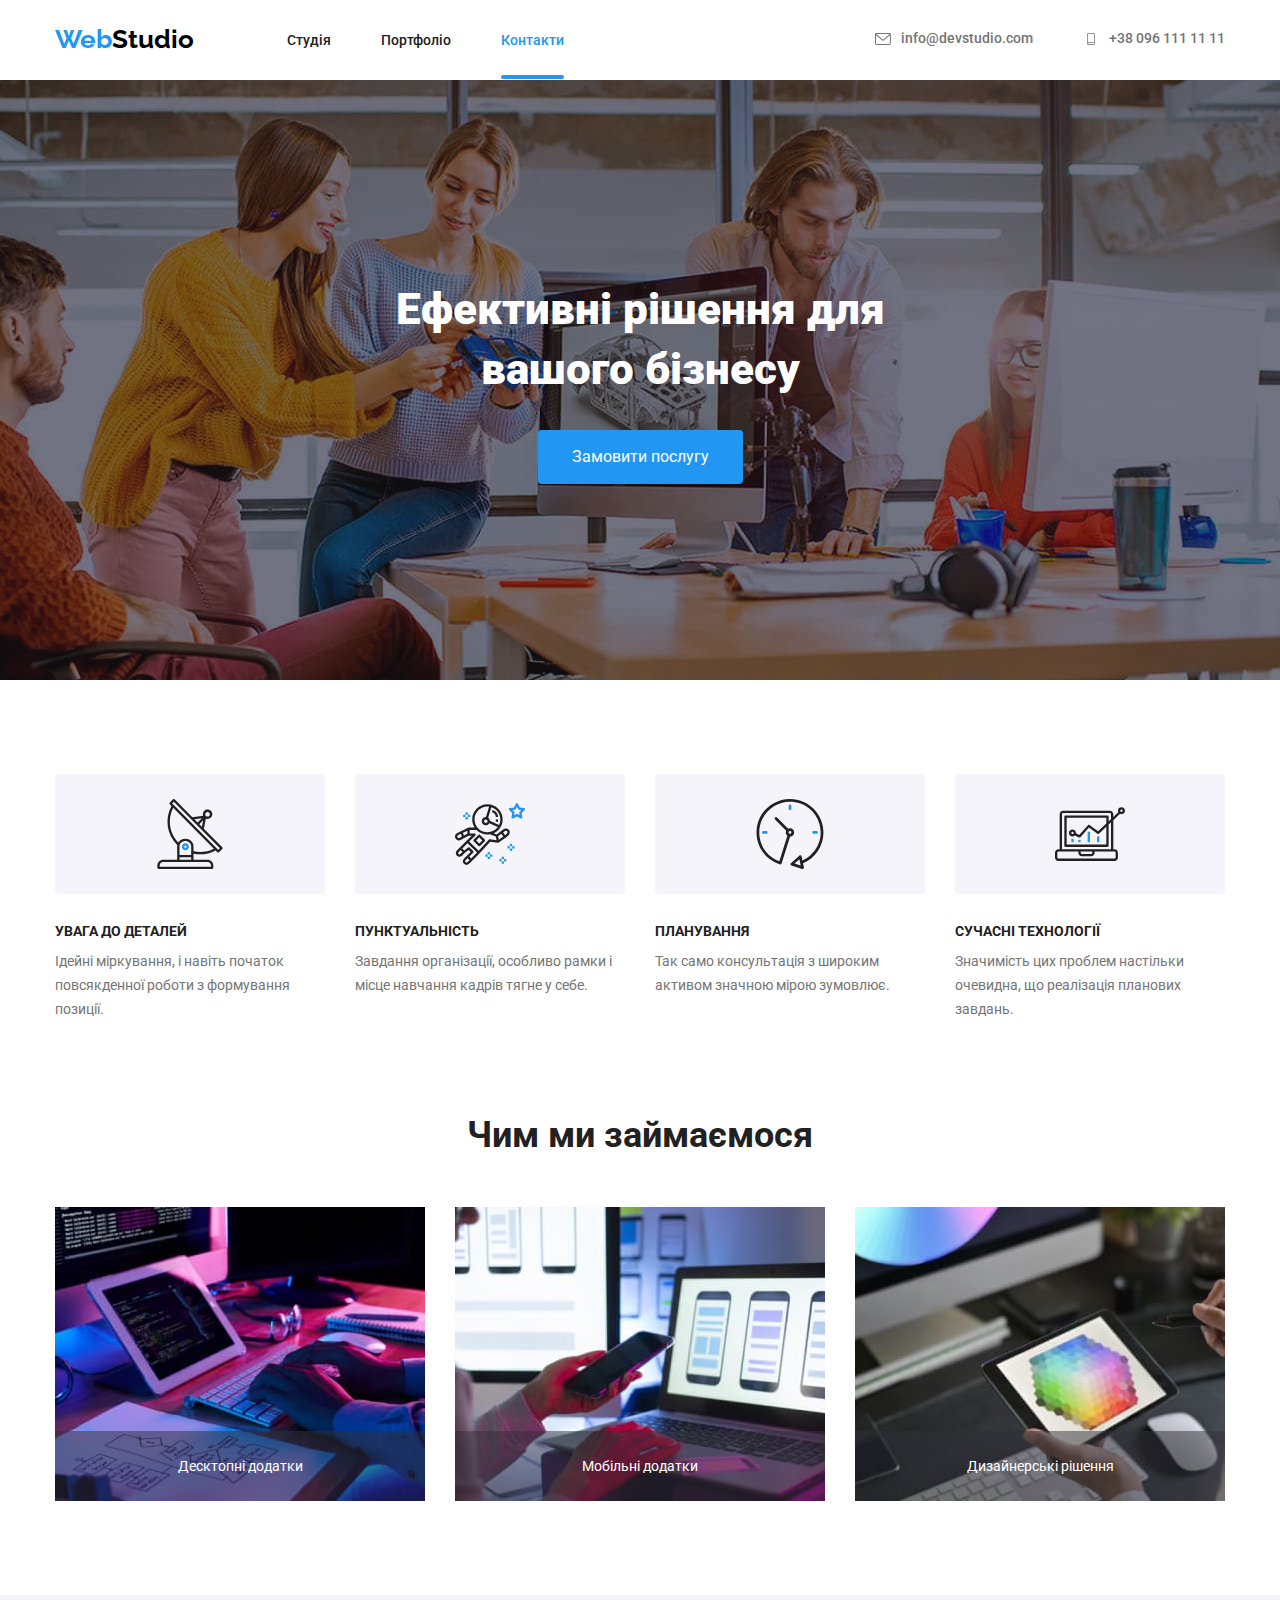
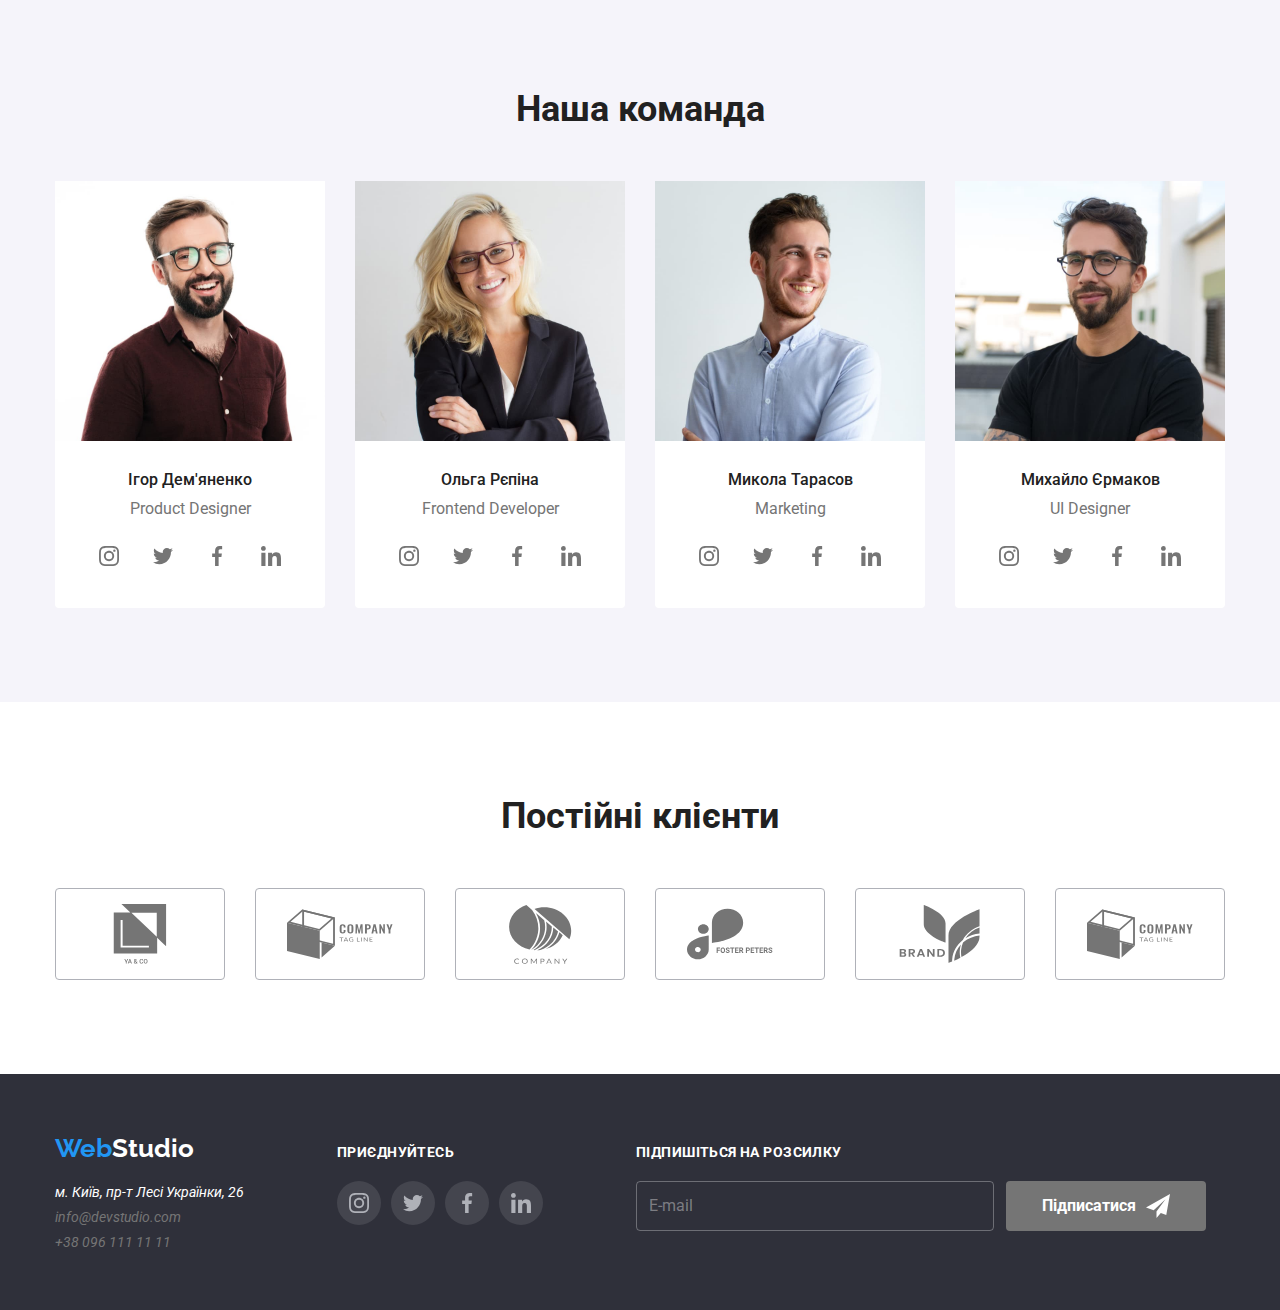
==== commit 7dd25078: "commit" ====
--- a/index.html
+++ b/index.html
@@ -16,24 +16,25 @@
 </head>
 
 <body>
-    <header class='header'>
-        <div class='container page-header'>
+    <header class='page-header'>
+        <div class='container page-header__container'>
             <nav class='nav'>
-                <a href="/" class='logo'><span class='logo-accent'>Web</span>Studio</a>
-                <ul class='site-nav list'>
-                    <li class='nav-item'><a href="/" class='nav-link current'>Студія</a></li>
-                    <li class='nav-item'><a href="./portfolio.html" class='nav-link'>Портфоліо</a></li>
-                    <li class='nav-item'><a href="./contacts.html" class='nav-link'>Контакти</a></li>
-                </ul>
-                <ul class='contact-list list'>
-                    <li class='contact-item'><a href="mailto:info@devstudio.com" class='contact-link'>
-                            <svg class='icon-email' width='16' height='12'>
+                <a href="/" class='logo'><span class='logo__accent'>Web</span>Studio</a>
+                <ul class='nav__list list'>
+                    <li class='nav__item'><a href="/" class='nav__link'>Студія</a></li>
+                    <li class='nav__item'><a href="./portfolio.html" class='nav__link'>Портфоліо</a></li>
+                    <li class='nav__item'><a href="./contacts.html" class='nav__link current'>Контакти</a>
+                    </li>
+                </ul>
+                <ul class='contact list'>
+                    <li class='contact__item'><a href="mailto:info@devstudio.com" class='contact__link'>
+                            <svg class='contact__icon' width='16' height='12'>
                                 <use href='./images/svg/sprite.svg#icon-envelope'></use>
                             </svg>
                             info@devstudio.com</a>
                     </li>
-                    <li class='contact-item'><a href="tel:+380961111111" class='contact-link'> <svg class='icon-email'
-                                width='16' height='12'>
+                    <li class='contact__item'><a href="tel:+380961111111" class='contact__link'> <svg
+                                class='contact__icon' width='16' height='12'>
                                 <use href='./images/svg/sprite.svg#icon-smartphone'></use>
                             </svg>+38 096 111 11 11</a></li>
                 </ul>
@@ -42,99 +43,99 @@
     </header>
     <main>
         <!-- HERO -->
-        <section class='section-hero'>
-            <h1 class='hero-title'>Ефективні рішення для<br /> вашого бізнесу</h1>
-            <button type="button" class='hero-button' data-open-modal=''>Замовити послугу</button>
+        <section class='main-section'>
+            <h1 class='main-section__title'>Ефективні рішення для<br /> вашого бізнесу</h1>
+            <button type="button" class='button main-section__button' data-open-modal=''>Замовити послугу</button>
         </section>
         <!-- features -->
-        <section class='section '>
+        <section class='section'>
             <div class='container'>
                 <h1 class='visually-hidden'>Features</h1>
                 <ul class='features list'>
-                    <li class='features-item antenna-icon'>
-                        <h2 class='features-title'>УВАГА ДО ДЕТАЛЕЙ</h2>
-                        <p class='features-text'>Ідейні міркування, і навіть початок повсякденної роботи з формування
+                    <li class='features__item features__item--antenna-icon'>
+                        <h2 class='features__title'>УВАГА ДО ДЕТАЛЕЙ</h2>
+                        <p class='features__text'>Ідейні міркування, і навіть початок повсякденної роботи з формування
                             позиції.</p>
                     </li>
-                    <li class='features-item astronaut-icon'>
-                        <h2 class='features-title'>ПУНКТУАЛЬНІСТЬ</h2>
-                        <p class='features-text'>Завдання організації, особливо рамки і місце навчання кадрів тягне у
+                    <li class='features__item features__item--astronaut-icon'>
+                        <h2 class='features__title'>ПУНКТУАЛЬНІСТЬ</h2>
+                        <p class='features__text'>Завдання організації, особливо рамки і місце навчання кадрів тягне у
                             себе.</p>
                     </li>
-                    <li class='features-item clock-icon'>
-                        <h2 class='features-title'>ПЛАНУВАННЯ</h2>
-                        <p class='features-text'>Так само консультація з широким активом значною мірою зумовлює.</p>
-                    </li>
-                    <li class='features-item diagram-icon'>
-                        <h2 class='features-title'>СУЧАСНІ ТЕХНОЛОГІЇ</h2>
-                        <p class='features-text'>Значимість цих проблем настільки очевидна, що реалізація планових
+                    <li class='features__item features__item--clock-icon'>
+                        <h2 class='features__title'>ПЛАНУВАННЯ</h2>
+                        <p class='features__text'>Так само консультація з широким активом значною мірою зумовлює.</p>
+                    </li>
+                    <li class='features__item features__item--diagram-icon'>
+                        <h2 class='features__title'>СУЧАСНІ ТЕХНОЛОГІЇ</h2>
+                        <p class='features__text'>Значимість цих проблем настільки очевидна, що реалізація планових
                             завдань.</p>
                     </li>
                 </ul>
             </div>
         </section>
         <!-- WORKS -->
-        <section class='section no-padding-top'>
+        <section class='section section--no-padding-top'>
             <div class='container'>
-                <h2 class='section-title title'>Чим ми займаємося</h2>
+                <h2 class='section__title '>Чим ми займаємося</h2>
                 <ul class='work list'>
-                    <li class='work-item'>
-                        <div class='work-thumb'><img src="./images/pc.jpg" alt="image" width='370' class='work-image'>
-                            <p class='work-overlay'>Десктопні додатки</p>
-                        </div>
-                    </li>
-                    <li class='work-item'>
-                        <div class='work-thumb'><img src="./images/phone.jpg" alt="image" width='370'
-                                class='work-image'>
-                            <p class='work-overlay'>Мобільні додатки</p>
-                        </div>
-                    </li>
-                    <li class='work-item'>
-                        <div class='work-thumb'><img src="./images/tablet.jpg" alt="image" width='370'
-                                class='work-image'>
-                            <p class='work-overlay'>Дизайнерські рішення</p>
+                    <li class='work__item'>
+                        <div class='work__thumb'><img src="./images/pc.jpg" alt="image" width='370' class='work__image'>
+                            <p class='work__overlay'>Десктопні додатки</p>
+                        </div>
+                    </li>
+                    <li class='work__item'>
+                        <div class='work__thumb'><img src="./images/phone.jpg" alt="image" width='370'
+                                class='work__image'>
+                            <p class='work__overlay'>Мобільні додатки</p>
+                        </div>
+                    </li>
+                    <li class='work__item'>
+                        <div class='work__thumb'><img src="./images/tablet.jpg" alt="image" width='370'
+                                class='work__image'>
+                            <p class='work__overlay'>Дизайнерські рішення</p>
                         </div>
                     </li>
                 </ul>
             </div>
         </section>
         <!-- Team -->
-        <section class='section section-color'>
+        <section class='section section--alternative-color'>
             <div class='container'>
-                <h2 class='section-title title'>Наша команда</h2>
+                <h2 class='section__title'>Наша команда</h2>
                 <ul class='team list'>
-                    <li class='team-item'>
-                        <img src="./images/ProductDesigner.jpg" alt="personal" width='270' class='team-img'>
-                        <div class='text-box'>
-                            <h3 class='team-name'>Ігор Дем'яненко</h3>
-                            <p class='team-description'>Product Designer</p>
+                    <li class='team__item'>
+                        <img src="./images/ProductDesigner.jpg" alt="personal" width='270' class='team__img'>
+                        <div class='team__meta'>
+                            <h3 class='team__name'>Ігор Дем'яненко</h3>
+                            <p class='team__description'>Product Designer</p>
                         </div>
                         <div>
-                            <ul class='social-links list'>
-                                <li class='social-item'>
-                                    <a href="" class='social-link'>
-                                        <svg class='social-icon'>
+                            <ul class='social-network list'>
+                                <li class='social-network__item'>
+                                    <a href="" class='social-network__link'>
+                                        <svg class='social-network__icon'>
                                             <use href='./images/svg/sprite.svg#icon-instagram'></use>
                                         </svg>
                                     </a>
                                 </li>
-                                <li class='social-item'>
-                                    <a href="" class='social-link'>
-                                        <svg class='social-icon'>
+                                <li class='social-network__item'>
+                                    <a href="" class='social-network__link'>
+                                        <svg class='social-network__icon'>
                                             <use href='./images/svg/sprite.svg#icon-twitter'></use>
                                         </svg>
                                     </a>
                                 </li>
-                                <li class='social-item'>
-                                    <a href="" class='social-link'>
-                                        <svg class='social-icon'>
+                                <li class='social-network__item'>
+                                    <a href="" class='social-network__link'>
+                                        <svg class='social-network__icon'>
                                             <use href='./images/svg/sprite.svg#icon-facebook'></use>
                                         </svg>
                                     </a>
                                 </li>
-                                <li class='social-item'>
-                                    <a href="" class='social-link'>
-                                        <svg class='social-icon'>
+                                <li class='social-network__item'>
+                                    <a href="" class='social-network__link'>
+                                        <svg class='social-network__icon'>
                                             <use href='./images/svg/sprite.svg#icon-linkedin'></use>
                                         </svg>
                                     </a>
@@ -142,38 +143,38 @@
                             </ul>
                         </div>
                     </li>
-                    <li class='team-item'>
-                        <img src="./images/FrontendDeveloper.jpg" alt="personal" width='270' class='team-img'>
-                        <div class='text-box'>
-                            <h3 class='team-name'>Ольга Рєпіна</h3>
-                            <p class='team-description'>Frontend Developer</p>
+                    <li class='team__item'>
+                        <img src="./images/FrontendDeveloper.jpg" alt="personal" width='270' class='team__img'>
+                        <div class='team__meta'>
+                            <h3 class='team__name'>Ольга Рєпіна</h3>
+                            <p class='team__description'>Frontend Developer</p>
                         </div>
                         <div>
-                            <ul class='social-links list'>
-                                <li class='social-item'>
-                                    <a href="" class='social-link'>
-                                        <svg class='social-icon'>
+                            <ul class='social-network list'>
+                                <li class='social-network__item'>
+                                    <a href="" class='social-network__link'>
+                                        <svg class='social-network__icon'>
                                             <use href='./images/svg/sprite.svg#icon-instagram'></use>
                                         </svg>
                                     </a>
                                 </li>
-                                <li class='social-item'>
-                                    <a href="" class='social-link'>
-                                        <svg class='social-icon'>
+                                <li class='social-network__item'>
+                                    <a href="" class='social-network__link'>
+                                        <svg class='social-network__icon'>
                                             <use href='./images/svg/sprite.svg#icon-twitter'></use>
                                         </svg>
                                     </a>
                                 </li>
-                                <li class='social-item'>
-                                    <a href="" class='social-link'>
-                                        <svg class='social-icon'>
+                                <li class='social-network__item'>
+                                    <a href="" class='social-network__link'>
+                                        <svg class='social-network__icon'>
                                             <use href='./images/svg/sprite.svg#icon-facebook'></use>
                                         </svg>
                                     </a>
                                 </li>
-                                <li class='social-item'>
-                                    <a href="" class='social-link'>
-                                        <svg class='social-icon'>
+                                <li class='social-network__item'>
+                                    <a href="" class='social-network__link'>
+                                        <svg class='social-network__icon'>
                                             <use href='./images/svg/sprite.svg#icon-linkedin'></use>
                                         </svg>
                                     </a>
@@ -181,38 +182,38 @@
                             </ul>
                         </div>
                     </li>
-                    <li class='team-item'>
-                        <img src="./images/Marketing.jpg" alt="personal" width='270' class='team-img'>
-                        <div class='text-box'>
-                            <h3 class='team-name'>Микола Тарасов</h3>
-                            <p class='team-description'>Marketing</p>
+                    <li class='team__item'>
+                        <img src="./images/Marketing.jpg" alt="personal" width='270' class='team__img'>
+                        <div class='team__meta'>
+                            <h3 class='team__name'>Микола Тарасов</h3>
+                            <p class='team__description'>Marketing</p>
                         </div>
                         <div>
-                            <ul class='social-links list'>
-                                <li class='social-item'>
-                                    <a href="" class='social-link'>
-                                        <svg class='social-icon'>
+                            <ul class='social-network list'>
+                                <li class='social-network__item'>
+                                    <a href="" class='social-network__link'>
+                                        <svg class='social-network__icon'>
                                             <use href='./images/svg/sprite.svg#icon-instagram'></use>
                                         </svg>
                                     </a>
                                 </li>
-                                <li class='social-item'>
-                                    <a href="" class='social-link'>
-                                        <svg class='social-icon'>
+                                <li class='social-network__item'>
+                                    <a href="" class='social-network__link'>
+                                        <svg class='social-network__icon'>
                                             <use href='./images/svg/sprite.svg#icon-twitter'></use>
                                         </svg>
                                     </a>
                                 </li>
-                                <li class='social-item'>
-                                    <a href="" class='social-link'>
-                                        <svg class='social-icon'>
+                                <li class='social-network__item'>
+                                    <a href="" class='social-network__link'>
+                                        <svg class='social-network__icon'>
                                             <use href='./images/svg/sprite.svg#icon-facebook'></use>
                                         </svg>
                                     </a>
                                 </li>
-                                <li class='social-item'>
-                                    <a href="" class='social-link'>
-                                        <svg class='social-icon'>
+                                <li class='social-network__item'>
+                                    <a href="" class='social-network__link'>
+                                        <svg class='social-network__icon'>
                                             <use href='./images/svg/sprite.svg#icon-linkedin'></use>
                                         </svg>
                                     </a>
@@ -220,38 +221,38 @@
                             </ul>
                         </div>
                     </li>
-                    <li class='team-item'>
-                        <img src="./images/UIDesigner.jpg" alt="personal" width='270' class='team-img'>
-                        <div class='text-box'>
-                            <h3 class='team-name'>Михайло Єрмаков</h3>
-                            <p class='team-description'>UI Designer</p>
+                    <li class='team__item'>
+                        <img src="./images/UIDesigner.jpg" alt="personal" width='270' class='team__img'>
+                        <div class='team__meta'>
+                            <h3 class='team__name'>Михайло Єрмаков</h3>
+                            <p class='team__description'>UI Designer</p>
                         </div>
                         <div>
-                            <ul class='social-links list'>
-                                <li class='social-item'>
-                                    <a href="" class='social-link'>
-                                        <svg class='social-icon'>
+                            <ul class='social-network list'>
+                                <li class='social-network__item'>
+                                    <a href="" class='social-network__link'>
+                                        <svg class='social-network__icon'>
                                             <use href='./images/svg/sprite.svg#icon-instagram'></use>
                                         </svg>
                                     </a>
                                 </li>
-                                <li class='social-item'>
-                                    <a href="" class='social-link'>
-                                        <svg class='social-icon'>
+                                <li class='social-network__item'>
+                                    <a href="" class='social-network__link'>
+                                        <svg class='social-network__icon'>
                                             <use href='./images/svg/sprite.svg#icon-twitter'></use>
                                         </svg>
                                     </a>
                                 </li>
-                                <li class='social-item'>
-                                    <a href="" class='social-link'>
-                                        <svg class='social-icon'>
+                                <li class='social-network__item'>
+                                    <a href="" class='social-network__link'>
+                                        <svg class='social-network__icon'>
                                             <use href='./images/svg/sprite.svg#icon-facebook'></use>
                                         </svg>
                                     </a>
                                 </li>
-                                <li class='social-item'>
-                                    <a href="" class='social-link'>
-                                        <svg class='social-icon'>
+                                <li class='social-network__item'>
+                                    <a href="" class='social-network__link'>
+                                        <svg class='social-network__icon'>
                                             <use href='./images/svg/sprite.svg#icon-linkedin'></use>
                                         </svg>
                                     </a>
@@ -263,49 +264,49 @@
             </div>
 
         </section>
-        <!-- clients -->
+        <!-- client__-->
         <section class='section'>
             <div class="container">
-                <h2 class='section-title title'>Постійні клієнти</h2>
-                <ul class='clients list'>
-                    <li class='clients-item'>
-                        <a href='/' class='clients-link'>
-                            <svg class='clients-icon'>
+                <h2 class='section__title'>Постійні клієнти</h2>
+                <ul class='client list'>
+                    <li class='client__item'>
+                        <a href='/' class='client__link'>
+                            <svg class='client__icon'>
                                 <use href='./images/svg/sprite.svg#icon-logo'></use>
                             </svg>
                         </a>
                     </li>
-                    <li class='clients-item'>
-                        <a href='/' class='clients-link'>
-                            <svg class='clients-icon'>
+                    <li class='client__item'>
+                        <a href='/' class='client__link'>
+                            <svg class='client__icon'>
                                 <use href='./images/svg/sprite.svg#icon-logo-1'></use>
                             </svg>
                         </a>
                     </li>
-                    <li class='clients-item'>
-                        <a href='/' class='clients-link'>
-                            <svg class='clients-icon'>
+                    <li class='client__item'>
+                        <a href='/' class='client__link'>
+                            <svg class='client__icon'>
                                 <use href='./images/svg/sprite.svg#icon-logo-2'></use>
                             </svg>
                         </a>
                     </li>
-                    <li class='clients-item'>
-                        <a href='/' class='clients-link'>
-                            <svg class='clients-icon'>
+                    <li class='client__item'>
+                        <a href='/' class='client__link'>
+                            <svg class='client__icon'>
                                 <use href='./images/svg/sprite.svg#icon-logo-3'></use>
                             </svg>
                         </a>
                     </li>
-                    <li class='clients-item'>
-                        <a href='/' class='clients-link'>
-                            <svg class='clients-icon'>
+                    <li class='client__item'>
+                        <a href='/' class='client__link'>
+                            <svg class='client__icon'>
                                 <use href='./images/svg/sprite.svg#icon-logo-4'></use>
                             </svg>
                         </a>
                     </li>
-                    <li class='clients-item'>
-                        <a href='/' class='clients-link'>
-                            <svg class='clients-icon'>
+                    <li class='client__item'>
+                        <a href='/' class='client__link'>
+                            <svg class='client__icon'>
                                 <use href='./images/svg/sprite.svg#icon-logo-5'></use>
                             </svg>
                         </a>
@@ -315,44 +316,44 @@
             </div>
         </section>
     </main>
-    <footer class='footer'>
-        <div class='container container-flex'>
-            <div class='address-box'>
-                <a href="/" class='logo footer-logo'><span class='logo-accent'>Web</span>Studio</a>
+    <footer class='page-footer'>
+        <div class='container container__flex'>
+            <div class='page-footer__box'>
+                <a href="/" class='logo page-footer__logo'><span class='logo__accent'>Web</span>Studio</a>
                 <address class='address'>
-                    <a href="" class='address-link'>м. Київ, пр-т Лесі Українки, 26</a>
-                    <a href="mailto:info@devstudio.com" class='address-link accent'>info@devstudio.com</a>
-                    <a href="tel:+380961111111" class='address-link accent'>+38 096 111 11 11</a>
+                    <a href="" class='address__link'>м. Київ, пр-т Лесі Українки, 26</a>
+                    <a href="mailto:info@devstudio.com" class='address__link accent'>info@devstudio.com</a>
+                    <a href="tel:+380961111111" class='address__link accent'>+38 096 111 11 11</a>
                 </address>
             </div>
-            <div class='social-box'>
-                <h2 class='social-title'>приєднуйтесь</h2>
+            <div class='page-footer__box'>
+                <h2 class='page-footer__title'>приєднуйтесь</h2>
                 <div>
-                    <ul class='social-links list'>
-                        <li class='social-item'>
-                            <a href="" class='social-link social-link-second'>
-                                <svg class='social-icon'>
+                    <ul class='social-network list'>
+                        <li class='social-network__item'>
+                            <a href="" class='social-network__link social-network__link-second'>
+                                <svg class='social-network__icon'>
                                     <use href='./images/svg/sprite.svg#icon-instagram'></use>
                                 </svg>
                             </a>
                         </li>
-                        <li class='social-item'>
-                            <a href="" class='social-link social-link-second'>
-                                <svg class='social-icon'>
+                        <li class='social-network__item'>
+                            <a href="" class='social-network__link social-network__link-second'>
+                                <svg class='social-network__icon'>
                                     <use href='./images/svg/sprite.svg#icon-twitter'></use>
                                 </svg>
                             </a>
                         </li>
-                        <li class='social-item'>
-                            <a href="" class='social-link social-link-second'>
-                                <svg class='social-icon'>
+                        <li class='social-network__item'>
+                            <a href="" class='social-network__link social-network__link-second'>
+                                <svg class='social-network__icon'>
                                     <use href='./images/svg/sprite.svg#icon-facebook'></use>
                                 </svg>
                             </a>
                         </li>
-                        <li class='social-item'>
-                            <a href="" class='social-link social-link-second'>
-                                <svg class='social-icon'>
+                        <li class='social-network__item'>
+                            <a href="" class='social-network__link social-network__link-second'>
+                                <svg class='social-network__icon'>
                                     <use href='./images/svg/sprite.svg#icon-linkedin'></use>
                                 </svg>
                             </a>
@@ -360,13 +361,13 @@
                     </ul>
                 </div>
             </div>
-            <div class="form-box">
-                <b class='social-title'>Підпишіться на розсилку</b>
-                <form class='form-footer' autocomplete='off'>
-                    <div class='form-field'>
-                        <input type="email" name='email' placeholder='E-mail' class='form-input'>
-                        <button type="submit" class='form-btn'>Підписатися
-                            <svg width='24' height='24' class='icon-send'>
+            <div class="page-footer__box">
+                <b class='page-footer__title'>Підпишіться на розсилку</b>
+                <form class='form-send' autocomplete='off'>
+                    <div class='form-send__field'>
+                        <input type="email" name='email' placeholder='E-mail' class='form-send__input'>
+                        <button type="submit" class='form-button'>Підписатися
+                            <svg width='24' height='24' class='form-send__icon'>
                                 <use href="./images/svg/sprite.svg#icon-send"></use>
                             </svg>
                         </button>
@@ -377,55 +378,55 @@
     </footer>
     <!-- modal -->
     <div class="backdrop is-hidden" data-backdrop>
-        <div class="modal-window">
+        <div class="modal">
             <button type='button' class='button-close' data-close-modal=''>
                 <svg width='11' height='11' class='icon-close'>
                     <use href="./images/svg/sprite.svg#icon-close"></use>
                 </svg>
             </button>
-            <b class='form-title'>Залиште свої дані, ми вам передзвонимо</b>
+            <b class='modal__title'>Залиште свої дані, ми вам передзвонимо</b>
             <form class='main-form form js-speaker-form' autocomplete='off'>
-                <div role='group' class='fieldset'>
-                    <div class='form-field'>
-                        <label class='form-label'>
+                <div role='group' class='main-form__fieldset'>
+                    <div class='main-form__field'>
+                        <label class='main-form__label'>
                             Ім'я
-                            <input type="text" name='name' class='form-input input' required>
-                            <svg class='form-icon' width='18' height='18'>
+                            <input type="text" name='name' class='main-form__input' required>
+                            <svg class='main-form__icon' width='18' height='18'>
                                 <use href="./images/svg/sprite.svg#icon-person"></use>
                             </svg>
                         </label>
                     </div>
-                    <div class='form-field'>
-                        <label class='form-label'>
+                    <div class='main-form__field'>
+                        <label class='main-form__label'>
                             Телефон
-                            <input type="tell" name='tell' class='form-input input' required>
-                            <svg class='form-icon' width='14' height='18'>
+                            <input type="tell" name='tell' class='main-form__input' required>
+                            <svg class='main-form__icon' width='14' height='18'>
                                 <use href="./images/svg/sprite.svg#icon-tell"></use>
                             </svg>
                         </label>
                     </div>
-                    <div class='form-field'>
-                        <label class='form-label'>
+                    <div class='main-form__field'>
+                        <label class='main-form__label'>
                             Пошта
-                            <input type="email" name='email' class='form-input input' required>
-                            <svg class='form-icon' width='18' height='18'>
+                            <input type="email" name='email' class='main-form__input' required>
+                            <svg class='main-form__icon' width='18' height='18'>
                                 <use href="./images/svg/sprite.svg#icon-email"></use>
                             </svg>
                         </label>
                     </div>
-                    <div class='form-field'>
-                        <textarea name="comment" placeholder='Введіть текст' class='form-textarea input'></textarea>
-                    </div>
-                    <div class='form-field form-field--checkbox'>
-                        <label class='form-label form-label--checkbox'> <input type='checkbox' name="user-agree"
-                                value='true' class='form-checkbox input' required />
-                            <svg width='16' height='15' class='icon-checkbox'>
+                    <div class='main-form__field'>
+                        <textarea name="comment" placeholder='Введіть текст' class='main-form__textarea'></textarea>
+                    </div>
+                    <div class='main-form__field main-form__field--checkbox'>
+                        <label class='main-form__label main-form__label--checkbox'> <input type='checkbox'
+                                name="user-agree" value='true' class='main-form__checkbox' required />
+                            <svg width='16' height='15' class='main-form__icon-checkbox'>
                                 <use href="./images/svg/sprite.svg#icon-check"></use>
                             </svg>
                             Погоджуюся
-                            з розсилкою та приймаю <a href="/">Умови договору</a></label>
-                    </div>
-                    <button type='submit' class='form-btn '>Відправити</button>
+                            з розсилкою та приймаю <a href="/" class='main-form__user-agree'>Умови договору</a></label>
+                    </div>
+                    <button type='submit' class='form-button main-form__form-button'>Відправити</button>
                 </div>
             </form>
         </div>
--- a/css/styles.css
+++ b/css/styles.css
@@ -56,15 +56,8 @@
     margin: -1px;
 }
 
-.title {
-    color: var(--title-color-text);
-    font-weight: 700;
-    font-size: 36px;
-    line-height: 1.16;
-    text-align: center;
-}
-
-.social-title {
+
+.page-footer__title {
     display: block;
     margin-bottom: 20px;
 
@@ -82,22 +75,62 @@
 }
 
 /* section */
+
 .section {
     padding: 94px 0;
 }
 
-.section.no-padding-top {
+.section--no-padding-top {
     padding-top: 0;
 }
 
-.section-title {
+.section--alternative-color {
+    background-color: var(--accent-color-background);
+}
+
+/* title */
+
+.main-section__title {
+    margin-bottom: 30px;
+
+    color: var(--white-color-text);
+    font-weight: 900;
+    font-size: 44px;
+    line-height: 1.36;
+}
+
+.section__title {
     margin-bottom: 50px;
-}
-
-.section-color {
-    background-color: var(--accent-color-background);
-}
-
+
+    color: var(--title-color-text);
+    font-weight: 700;
+    font-size: 36px;
+    line-height: 1.16;
+    text-align: center;
+}
+
+.section__title--no-margin {}
+
+.features__title {
+    margin-bottom: 10px;
+
+    font-size: 14px;
+    color: var(--title-color-text);
+    font-weight: 700;
+    line-height: 1.14;
+}
+
+
+.modal__title {
+    display: block;
+    text-align: center;
+    margin-bottom: 12px;
+
+    font-weight: 700;
+    font-size: 20px;
+    line-height: 1.17;
+    color: var(--title-color-text)
+}
 
 /* container */
 .container {
@@ -107,11 +140,11 @@
 
 }
 
-.container.page-header {
+.page-header__container {
     height: var(--indent-top);
 }
 
-.container-flex {
+.container__flex {
     display: flex;
     align-items: baseline;
     gap: 93px;
@@ -129,14 +162,18 @@
     color: #000000
 }
 
-.footer-logo {
+.page-footer__logo {
     display: inline-block;
     color: var(--white-color-text);
     margin-bottom: 20px;
 }
 
+.logo__accent {
+    color: var(--accent-color)
+}
+
 /* header */
-.header {
+.page-header {
     position: fixed;
     width: 100%;
     top: 0;
@@ -152,24 +189,21 @@
 
 }
 
-.site-nav {
+.nav__list {
     display: flex;
     gap: 50px;
     margin-left: 93px;
 
 }
 
-.contact-list {
+.contact {
     display: flex;
     gap: 50px;
     margin-left: auto;
 }
 
-.logo-accent {
-    color: var(--accent-color)
-}
-
-.nav-link {
+
+.nav__link {
     font-weight: 500;
     color: var(--title-color-text);
     line-height: 1.14;
@@ -177,13 +211,13 @@
     transition: color 250ms ease;
 }
 
-.nav-link.current {
+.nav__link.current {
     position: relative;
     color: var(--accent-color);
 
 }
 
-.nav-link.current::after {
+.nav__link.current::after {
     content: '';
     position: absolute;
     bottom: -31px;
@@ -196,13 +230,13 @@
 
 }
 
-.nav-link:hover,
-.nav-link:focus {
+.nav__link:hover,
+.nav__link:focus {
     color: var(--accent-color);
 }
 
 
-.contact-link {
+.contact__link {
     display: inline-flex;
     align-items: center;
     font-weight: 500;
@@ -213,26 +247,25 @@
 
 }
 
-.contact-link:hover,
-.contact-link:focus {
+.contact__link:hover,
+.contact-__link:focus {
     color: var(--accent-color);
 }
 
 
-.icon-email {
+.contact__icon {
     margin-right: 10px;
     fill: currentColor;
 }
 
 /* HERO */
 
-.section-hero {
+.main-section {
     display: block;
     padding: 200px 0px;
     max-width: 1600px;
     height: 600px;
     margin: 0 auto;
-
 
     text-align: center;
     background-image: linear-gradient(to bottom, var(--hero-overlay), var(--hero-overlay)), url(../images/hero/hero-bgd.jpg);
@@ -242,41 +275,7 @@
     background-size: cover;
 }
 
-.hero-title {
-    margin-bottom: 30px;
-
-    color: var(--white-color-text);
-    font-weight: 900;
-    font-size: 44px;
-    line-height: 1.36;
-}
-
-.hero-button {
-    padding: 10px 32px;
-    border-radius: 4px;
-
-    font-size: 16px;
-    line-height: 1.87;
-    border-color: transparent;
-    background-color: var(--accent-color);
-    color: var(--white-color-text);
-
-    transform: scale(1);
-    transition: background-color 200ms ease, transform 250ms ease;
-}
-
-.hero-button:hover,
-.hero-button:focus {
-    transform: scale(1.07);
-
-    cursor: pointer;
-    background-color: #0089f9;
-
-}
-
-.hero-button:active {
-    background-color: var(--primary-color-text);
-}
+
 
 /* features */
 
@@ -285,7 +284,12 @@
     gap: 30px;
 }
 
-.features-item::before {
+
+.features__text {
+    line-height: 1.7;
+}
+
+.features__item::before {
     content: '';
     display: block;
     width: 270px;
@@ -297,44 +301,30 @@
     background-color: var(--accent-color-background);
 }
 
-.antenna-icon::before {
+.features__item--antenna-icon::before {
     background-image: url(../images/svg/antenna.svg);
     background-position: center;
     background-repeat: no-repeat;
 }
 
-.astronaut-icon::before {
+.features__item--astronaut-icon::before {
     background-image: url(../images/svg/astronaut.svg);
     background-position: center;
     background-repeat: no-repeat;
 }
 
-.clock-icon::before {
+.features__item--clock-icon::before {
     background-image: url(../images/svg/clock.svg);
     background-position: center;
     background-repeat: no-repeat;
 }
 
-.diagram-icon::before {
+.features__item--diagram-icon::before {
     background-image: url(../images/svg/diagram.svg);
     background-position: center;
     background-repeat: no-repeat;
 }
 
-.features-title {
-    margin-bottom: 10px;
-
-    font-size: 14px;
-    color: var(--title-color-text);
-    font-weight: 700;
-    line-height: 1.14;
-}
-
-.features-text {
-    line-height: 1.7;
-}
-
-
 /* work */
 
 .work {
@@ -342,15 +332,13 @@
     gap: 30px;
 }
 
-.work-thumb {
+.work__thumb {
     position: relative;
     width: 100%;
     height: 100%;
 }
 
-.work-image {}
-
-.work-overlay {
+.work__overlay {
     position: absolute;
     bottom: 0;
     left: 0;
@@ -370,7 +358,7 @@
     gap: 30px;
 }
 
-.team-item {
+.team__item {
     flex-basis: calc((100% - 30px * 3)/ 4);
     padding-bottom: 30px;
     border-radius: 0 0 4px 4px;
@@ -378,16 +366,16 @@
     background-color: var(--white-color-text);
 }
 
-.team-img {
+.team__img {
     margin-bottom: 30px;
 }
 
-.text-box {
+.team__meta {
     text-align: center;
     margin-bottom: 16px;
 }
 
-.team-name {
+.team__name {
     margin-bottom: 10px;
 
     color: var(--title-color-text);
@@ -396,7 +384,7 @@
     line-height: 1.175;
 }
 
-.team-description {
+.team__description {
     font-size: 16px;
     line-height: 1.175;
 }
@@ -404,18 +392,18 @@
 /* social */
 
 
-.social-links {
+.social-network {
     display: flex;
     gap: 10px;
     justify-content: center;
 }
 
-.social-item {
+.social-network__item {
     width: 44px;
     height: 44px;
 }
 
-.social-link {
+.social-network__link {
     display: inline-flex;
     justify-content: center;
     align-items: center;
@@ -428,19 +416,19 @@
     transition: color 250ms ease, background-color 250ms ease;
 }
 
-.social-link-second {
+.social-network__link-second {
     background-color: rgba(255, 255, 255, .1);
     color: #afb1b8;
 }
 
-.social-link:hover,
-.social-link:focus {
+.social-network__link:hover,
+.social-network__link:focus {
     background-color: var(--accent-color);
     color: var(--white-color-text)
 }
 
 
-.social-icon {
+.social-network__icon {
     width: 20px;
     height: 20px;
 
@@ -451,20 +439,20 @@
 /* clients */
 
 
-.clients {
+.client {
     display: flex;
     gap: 30px;
 
 }
 
-.clients-item {
+.client__item {
     width: 170px;
     height: 92px;
     flex-basis: calc((100% - 150px)/6);
 
 }
 
-.clients-link {
+.client__link {
     display: inline-flex;
     align-items: center;
     justify-content: center;
@@ -480,13 +468,13 @@
 
 }
 
-.clients-link:hover,
-.clients-link:focus {
+.client__link:hover,
+.client__link:focus {
     color: var(--accent-color);
     border-color: var(--accent-color);
 }
 
-.clients-icon {
+.client__icon {
     width: 106px;
     height: 60px;
 
@@ -495,7 +483,7 @@
 
 /* footer */
 
-.footer {
+.page-footer {
     padding: 60px 0;
 
     background-color: var(--bgd-accent-color);
@@ -507,19 +495,19 @@
     gap: 9px;
 }
 
-.address-link {
+.address__link {
     color: var(--white-color-text);
 
     transition: color 250ms ease;
 }
 
-.address-link.accent {
+.address__link.accent {
     text-decoration: none;
     color: inherit;
 }
 
-.address-link:hover,
-.address-link:focus {
+.address__link:hover,
+.address__link:focus {
 
     color: var(--accent-color)
 }
@@ -532,22 +520,6 @@
     margin-bottom: 50px;
 }
 
-.filter-btn {
-    padding: 6px 22px;
-    border-radius: 4px;
-
-    text-align: center;
-    background-color: var(--radio-btn-background);
-    border-color: transparent;
-
-    transition: color 250ms ease, background-color 250ms ease;
-}
-
-.filter-btn:hover,
-.filter-btn:focus {
-    background-color: var(--accent-color);
-    color: var(--white-color-text)
-}
 
 .cards {
     display: flex;
@@ -622,7 +594,7 @@
 
 /* modal-window */
 
-.modal-open {
+.modal {
     overflow-y: hidden;
 }
 
@@ -650,11 +622,11 @@
     visibility: hidden;
 }
 
-.backdrop.is-hidden .modal-window {
+.backdrop.is-hidden .modal {
     transform: translate(-50%, -50%) scale(0);
 }
 
-.modal-window {
+.modal {
     position: absolute;
     top: 50%;
     left: 50%;
@@ -667,62 +639,75 @@
     background-color: var(--white-color-text);
 
     transform: translate(-50%, -50%) scale(1);
-
     transition: transform 500ms ease;
 }
-
-.button-close {
-    position: absolute;
-    top: 8px;
-
-    right: 8px;
-    width: 30px;
-    height: 30px;
-    border-radius: 50%;
-    border: 1px solid #00000010;
-
-
-    background-color: transparent;
-}
-
-
-.button-close:hover {
-    border-color: var(--accent-color);
-    color: var(--accent-color)
-}
-
 
 .icon-close {
     fill: currentColor;
 }
 
+/* footer form */
+
+.form-send {
+    width: 570px;
+}
+
+.form-send__field {
+    display: flex;
+    gap: 12px;
+    height: 50px;
+}
+
+.form-send__input {
+    width: 100%;
+    padding: 11px 12px;
+    border: 1px solid rgba(255, 255, 255, 0.3);
+
+
+    color: var(--white-color-text);
+    border-radius: 4px;
+    background-color: transparent;
+
+
+    transition: border-color 250ms ease;
+}
+
+.form-send__input:hover,
+.form-send__input:focus {
+    border-color: var(--accent-color);
+}
+
+.form-send__input::placeholder {
+    color: #ffffff60;
+    font-size: 16px;
+    line-height: 1.25;
+}
+
+.form-send__icon {
+    fill: currentColor;
+}
+
 
 /* form */
 
-.form-title {
-    display: block;
-    text-align: center;
-    margin-bottom: 12px;
-
-    font-weight: 700;
-    font-size: 20px;
-    line-height: 1.17;
-    color: var(--title-color-text)
-}
 
 .main-form {}
 
-.form-field {
+.main-form__field {
     position: relative;
     margin-bottom: 10px;
 }
 
-.form-label {
+.main-form__field:nth-child(4) {
+    margin-bottom: 20px;
+}
+
+.main-form__label {
     margin-bottom: 4px;
     font-size: 12px;
 }
 
-.form-label--checkbox {
+.main-form__label--checkbox {
     display: flex;
     align-items: center;
     justify-self: center;
@@ -733,7 +718,16 @@
 
 }
 
-.form-checkbox {
+.main-form__icon {
+    position: absolute;
+    top: 50%;
+    left: 12px;
+
+    transition: fill 250ms ease;
+}
+
+.main-form__checkbox {
+    position: absolute;
     width: 1px;
     height: 1px;
     overflow: hidden;
@@ -743,13 +737,13 @@
     margin: -1px;
 }
 
-.form-checkbox:checked+.icon-checkbox {
+.main-form__checkbox:checked+.main-form__icon-checkbox {
     border-color: transparent;
     background-color: var(--accent-color);
     fill: var(--white-color-text);
 }
 
-.icon-checkbox {
+.main-form__icon-checkbox {
     border: 2px solid var(--title-color-text);
     border-radius: 2px;
     margin-right: 8px;
@@ -758,98 +752,79 @@
     transition: background-color 250ms ease, color 250ms ease;
 }
 
-
-.form-footer {
-    width: 570px;
-}
-
-
-.form-field {
-    position: relative;
-    width: 100%;
-}
-
-.form-field--checkbox {
+.main-form__field--checkbox {
     margin-bottom: 30px;
 }
 
-.form-field:nth-child(4) {
-    margin-bottom: 20px;
-}
-
-.input {
+
+.main-form__input {
+    margin-top: 4px;
+    width: 100%;
+    height: 40px;
+    padding: 15px 16px 15px 42px;
+
     border: 1px solid #21212120;
     border-radius: 4px;
     font-size: 16px;
-    outline: none;
 
     transition: border-color 250ms ease;
 }
 
-.input:hover,
-.input:focus {
+.main-form__input:hover,
+.main-form__input:focus {
     border-color: var(--accent-color);
 }
 
 
-.input:focus+.form-icon {
+.main-form__input:focus+.main-form__icon {
     fill: var(--accent-color);
 }
 
-.form-input {
-    margin-top: 4px;
-    width: 100%;
-    height: 40px;
-    padding: 15px 16px 15px 42px;
-
-
-}
-
-.form-textarea {
+.main-form__textarea {
     width: 100%;
     height: 120px;
     padding: 12px;
     resize: none;
 }
 
-.form-icon {
-    position: absolute;
-    top: 50%;
-    left: 12px;
-
-    transition: fill 250ms ease;
-}
-
-.form-footer .form-field {
-    display: flex;
-    gap: 12px;
-    height: 50px;
-}
-
-.form-footer .form-input {
-    width: 100%;
-    padding: 11px 12px;
-    border: 1px solid rgba(255, 255, 255, 0.3);
-
-
+.main-form__user-agree {
+    margin-left: 5px;
+
+    color: var(--accent-color);
+    text-decoration: underline;
+}
+
+/* button */
+
+
+.main-section__button {
+    padding: 10px 32px;
+    border-radius: 4px;
+
+    font-size: 16px;
+    line-height: 1.87;
+    border-color: transparent;
+    background-color: var(--accent-color);
     color: var(--white-color-text);
-    border-radius: 4px;
-    background-color: transparent;
-}
-
-.form-footer .form-input::placeholder {
-    color: #ffffff60;
-    font-size: 16px;
-    line-height: 1.25;
-}
-
-.main-form .form-btn {
-    display: block;
-    margin: 0 auto;
-    padding: 8px 28px;
-}
-
-.form-btn {
+
+    transform: scale(1);
+    transition: background-color 200ms ease, transform 250ms ease;
+}
+
+.main-section__button:hover,
+.main-section__button:focus {
+    transform: scale(1.07);
+
+    cursor: pointer;
+    background-color: #0089f9;
+
+}
+
+.main-section__button:active {
+    background-color: var(--primary-color-text);
+}
+
+.form-button {
     display: inline-flex;
     justify-content: center;
     align-items: center;
@@ -865,8 +840,67 @@
     font-size: 16px;
     font-weight: 700;
     line-height: 1.875;
-}
-
-.icon-send {
-    fill: currentColor;
-}
+
+    transition: transform 250ms ease, background-color 250ms ease;
+}
+
+/* тут можно пофиксить + сделать общий компонент кнопки и добавить модификаторы */
+
+.main-form__form-button {
+    display: block;
+    margin: 0 auto;
+}
+
+.form-button:hover,
+.form-button:focus {
+    transform: scale(1.05);
+
+    cursor: pointer;
+    background-color: #0089f9;
+}
+
+.form-send__input:placeholder-shown+.form-button {
+    background-color: var(--primary-color-text);
+}
+
+.main-form .form-btn {
+    display: block;
+    margin: 0 auto;
+    padding: 8px 28px;
+}
+
+.button-close {
+    position: absolute;
+    top: 8px;
+    right: 8px;
+
+    width: 30px;
+    height: 30px;
+    border-radius: 50%;
+    border: 1px solid #00000010;
+
+    background-color: transparent;
+}
+
+.button-close:hover {
+    border-color: var(--accent-color);
+    color: var(--accent-color)
+}
+
+
+.filter-btn {
+    padding: 6px 22px;
+    border-radius: 4px;
+
+    text-align: center;
+    background-color: var(--radio-btn-background);
+    border-color: transparent;
+
+    transition: color 250ms ease, background-color 250ms ease;
+}
+
+.filter-btn:hover,
+.filter-btn:focus {
+    background-color: var(--accent-color);
+    color: var(--white-color-text)
+}
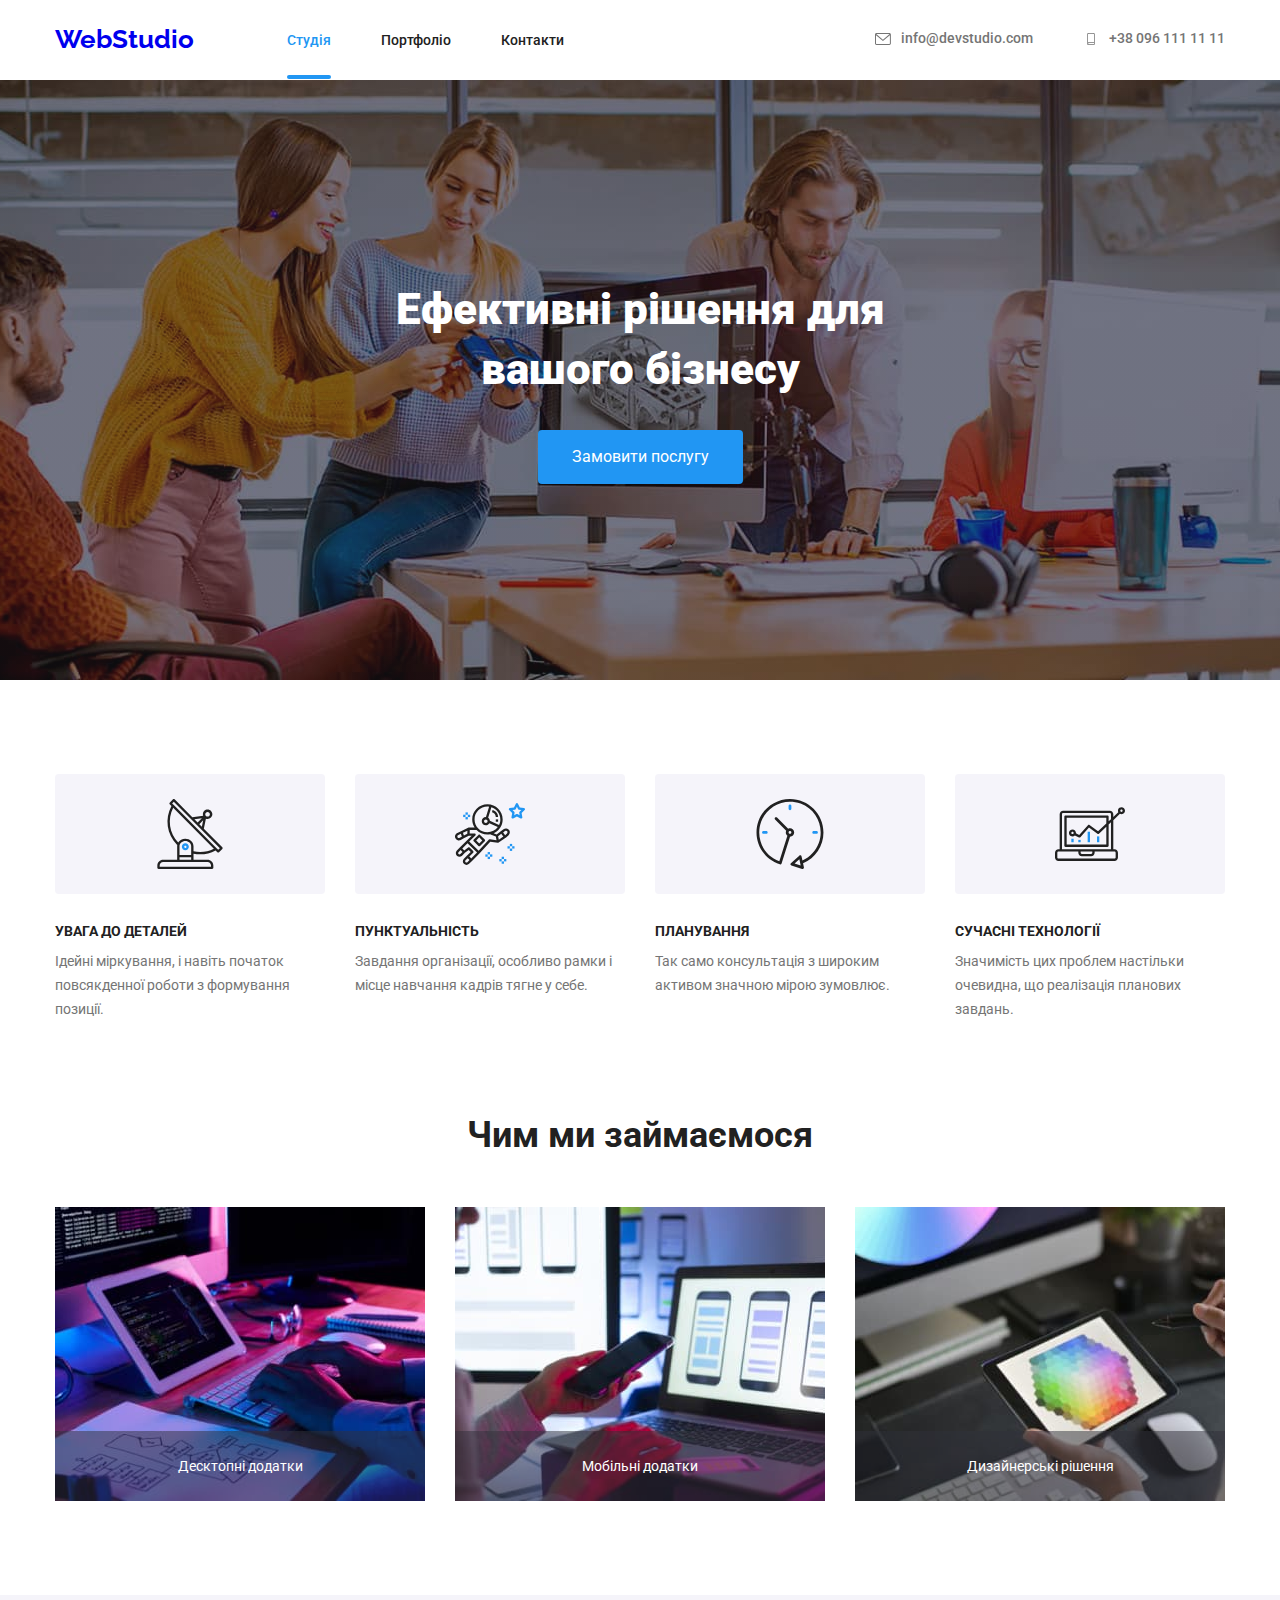
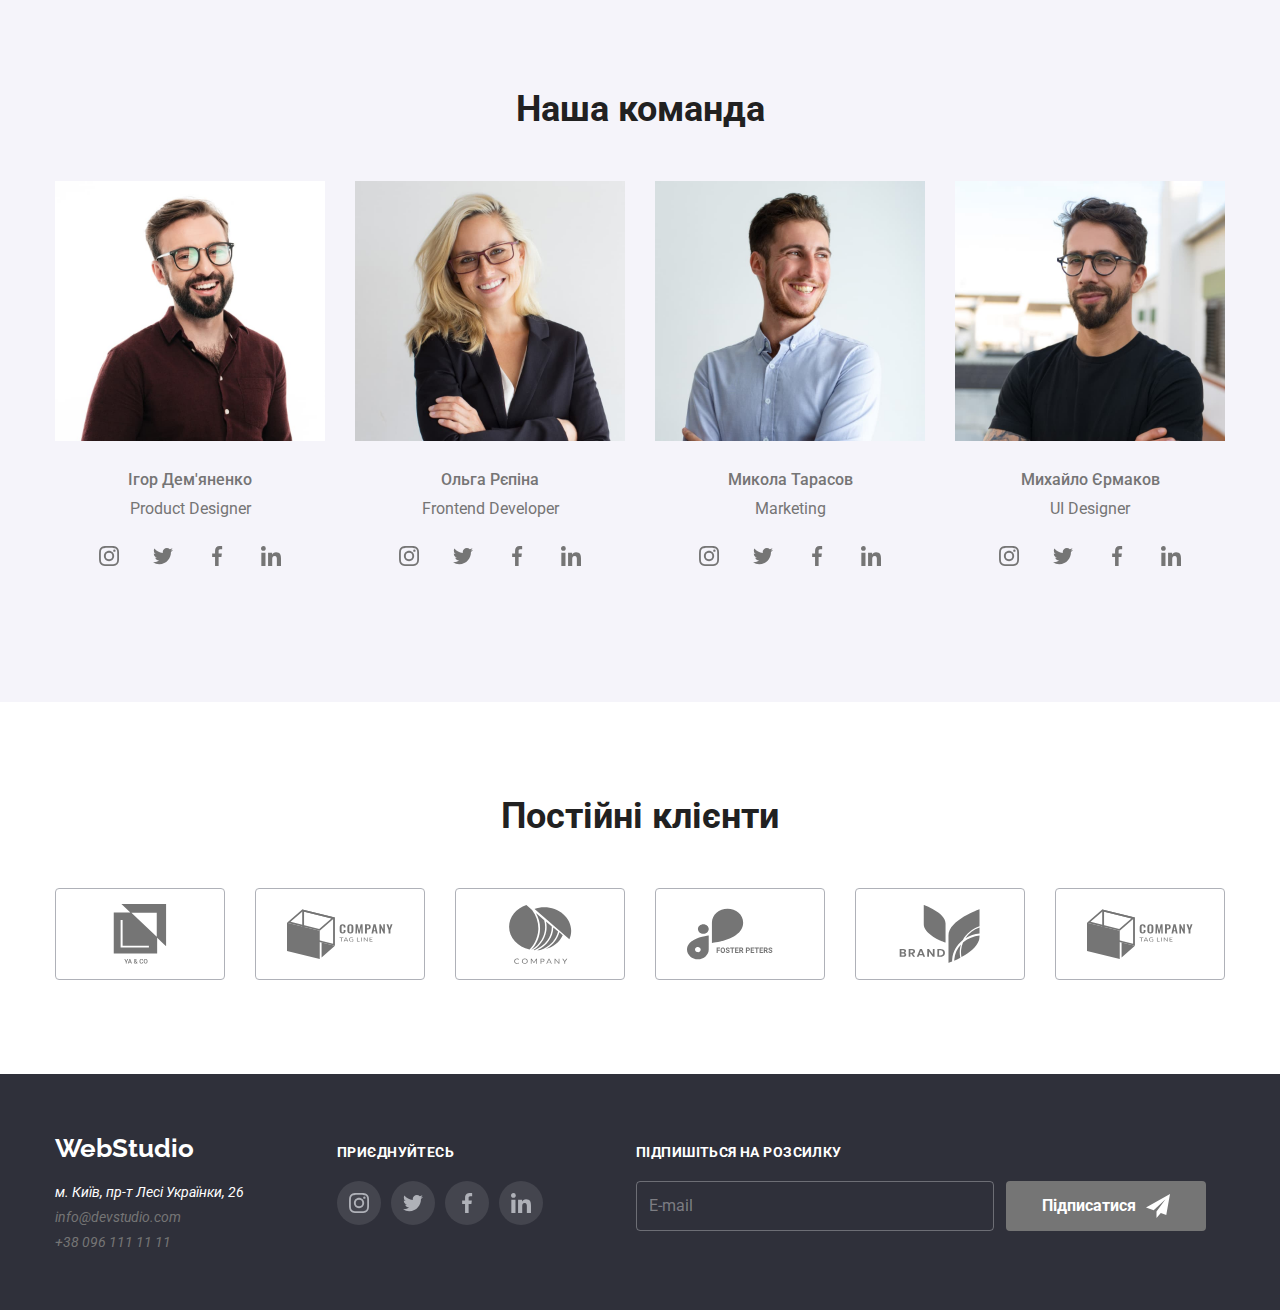
==== commit 61056f87: "BEM+SCSS" ====
--- a/index.html
+++ b/index.html
@@ -12,7 +12,7 @@
     rel="stylesheet">
 <!--CSS -->
 <link rel="stylesheet" href="https://cdnjs.cloudflare.com/ajax/libs/modern-normalize/3.0.1/modern-normalize.min.css">
-<link rel="stylesheet" href="./css/styles.css">
+<link rel="stylesheet" href="./css/main.min.css">
 </head>
 
 <body>
@@ -20,13 +20,13 @@
         <div class='container page-header__container'>
             <nav class='nav'>
                 <a href="/" class='logo'><span class='logo__accent'>Web</span>Studio</a>
-                <ul class='nav__list list'>
-                    <li class='nav__item'><a href="/" class='nav__link'>Студія</a></li>
+                <ul class='nav__list '>
+                    <li class='nav__item '><a href="/" class='nav__link current'>Студія</a></li>
                     <li class='nav__item'><a href="./portfolio.html" class='nav__link'>Портфоліо</a></li>
-                    <li class='nav__item'><a href="./contacts.html" class='nav__link current'>Контакти</a>
-                    </li>
-                </ul>
-                <ul class='contact list'>
+                    <li class='nav__item'><a href="./contacts.html" class='nav__link '>Контакти</a>
+                    </li>
+                </ul>
+                <ul class='contact '>
                     <li class='contact__item'><a href="mailto:info@devstudio.com" class='contact__link'>
                             <svg class='contact__icon' width='16' height='12'>
                                 <use href='./images/svg/sprite.svg#icon-envelope'></use>
@@ -51,7 +51,7 @@
         <section class='section'>
             <div class='container'>
                 <h1 class='visually-hidden'>Features</h1>
-                <ul class='features list'>
+                <ul class='features'>
                     <li class='features__item features__item--antenna-icon'>
                         <h2 class='features__title'>УВАГА ДО ДЕТАЛЕЙ</h2>
                         <p class='features__text'>Ідейні міркування, і навіть початок повсякденної роботи з формування
@@ -78,7 +78,7 @@
         <section class='section section--no-padding-top'>
             <div class='container'>
                 <h2 class='section__title '>Чим ми займаємося</h2>
-                <ul class='work list'>
+                <ul class='work'>
                     <li class='work__item'>
                         <div class='work__thumb'><img src="./images/pc.jpg" alt="image" width='370' class='work__image'>
                             <p class='work__overlay'>Десктопні додатки</p>
@@ -103,7 +103,7 @@
         <section class='section section--alternative-color'>
             <div class='container'>
                 <h2 class='section__title'>Наша команда</h2>
-                <ul class='team list'>
+                <ul class='team'>
                     <li class='team__item'>
                         <img src="./images/ProductDesigner.jpg" alt="personal" width='270' class='team__img'>
                         <div class='team__meta'>
@@ -111,7 +111,7 @@
                             <p class='team__description'>Product Designer</p>
                         </div>
                         <div>
-                            <ul class='social-network list'>
+                            <ul class='social-network '>
                                 <li class='social-network__item'>
                                     <a href="" class='social-network__link'>
                                         <svg class='social-network__icon'>
@@ -150,7 +150,7 @@
                             <p class='team__description'>Frontend Developer</p>
                         </div>
                         <div>
-                            <ul class='social-network list'>
+                            <ul class='social-network'>
                                 <li class='social-network__item'>
                                     <a href="" class='social-network__link'>
                                         <svg class='social-network__icon'>
@@ -189,7 +189,7 @@
                             <p class='team__description'>Marketing</p>
                         </div>
                         <div>
-                            <ul class='social-network list'>
+                            <ul class='social-network '>
                                 <li class='social-network__item'>
                                     <a href="" class='social-network__link'>
                                         <svg class='social-network__icon'>
@@ -228,7 +228,7 @@
                             <p class='team__description'>UI Designer</p>
                         </div>
                         <div>
-                            <ul class='social-network list'>
+                            <ul class='social-network'>
                                 <li class='social-network__item'>
                                     <a href="" class='social-network__link'>
                                         <svg class='social-network__icon'>
@@ -329,7 +329,7 @@
             <div class='page-footer__box'>
                 <h2 class='page-footer__title'>приєднуйтесь</h2>
                 <div>
-                    <ul class='social-network list'>
+                    <ul class='social-network'>
                         <li class='social-network__item'>
                             <a href="" class='social-network__link social-network__link-second'>
                                 <svg class='social-network__icon'>
--- a/css/main.min.css
+++ b/css/main.min.css
@@ -0,0 +1 @@
+body{padding-top:80px;font-family:"Roboto",sans-serif;font-size:14px;background-color:#fff;color:#757575}h1,h2,h3,h4,h5,h5,p{margin:0;padding:0}ul{list-style:none;margin:0;padding:0}img{display:block;max-width:100%;height:auto}a{text-decoration:none}ul{list-style:none}.section{padding:94px 0}.section--no-padding-top{padding-top:0}.section--alternative-color{background-color:#f5f4fa}.container,.container__flex,.page-header__container{width:1200px;margin:0 auto;padding:0 15px}.page-header__container{height:80px}.container__flex{display:-webkit-box;display:-ms-flexbox;display:flex;-webkit-box-align:baseline;-ms-flex-align:baseline;align-items:baseline;gap:93px}.visually-hidden{position:absolute;white-space:nowrap;width:1px;height:1px;overflow:hidden;border:0;padding:0;clip:rect(0 0 0 0);-webkit-clip-path:inset(50%);clip-path:inset(50%);margin:-1px}.logo,.page-footer__logo{font-family:"Raleway",sans-serif;font-optical-sizing:auto;font-weight:700;font-size:26px;line-height:1.15;color:#000 .logo __accent;color-color:#2196f3}.page-footer__logo{display:inline-block;color:#fff;margin-bottom:20px}.page-header{position:fixed;width:100%;top:0;z-index:1;background-color:#fff}.nav{display:-webkit-box;display:-ms-flexbox;display:flex;height:100%;-webkit-box-align:center;-ms-flex-align:center;align-items:center}.nav__list{display:-webkit-box;display:-ms-flexbox;display:flex;gap:50px;margin-left:93px}.contact{display:-webkit-box;display:-ms-flexbox;display:flex;gap:50px;margin-left:auto}.nav__link{font-weight:500;color:#212121;line-height:1.14;-webkit-transition:color 250ms ease;transition:color 250ms ease}.nav__link.current{position:relative;color:#2196f3}.nav__link:hover,.nav__link:focus{color:#2196f3}.nav__link.current::after{content:"";position:absolute;bottom:-31px;left:0;width:100%;height:4px;background-color:#2196f3;border-radius:2px}.contact__link{display:-webkit-inline-box;display:-ms-inline-flexbox;display:inline-flex;-webkit-box-align:center;-ms-flex-align:center;align-items:center;font-weight:500;color:#757575;line-height:1.14;-webkit-transition:color 250ms ease;transition:color 250ms ease}.contact__link:hover,.contact__link:focus{color:#2196f3}.contact__icon{margin-right:10px;fill:currentColor}.main-section__title{margin-bottom:30px;color:#fff;font-weight:900;font-size:44px;line-height:1.36}.section__title{margin-bottom:50px;color:#212121;font-weight:700;font-size:36px;line-height:1.16;text-align:center}.features__title{margin-bottom:10px;font-size:14px;color:#212121;font-weight:700;line-height:1.14}.page-footer__title{display:block;margin-bottom:20px;font-size:14px;font-weight:700;line-height:1.14;letter-spacing:.03em;text-transform:uppercase;color:#fff}.modal__title{display:block;text-align:center;margin-bottom:12px;font-weight:700;font-size:20px;line-height:1.17;color:#212121}.card__title{font-size:18px;text-align:start;margin-bottom:10px}.main-section{display:block;padding:200px 0px;max-width:1600px;height:600px;margin:0 auto;text-align:center;background-image:-webkit-gradient(linear, left top, left bottom, from(rgba(47, 48, 58, 0.2509803922)), to(rgba(47, 48, 58, 0.2509803922))),url(../images/hero/hero-bgd.jpg);background-image:linear-gradient(to bottom, rgba(47, 48, 58, 0.2509803922), rgba(47, 48, 58, 0.2509803922)),url(../images/hero/hero-bgd.jpg);background-color:#c4c4c4;background-position:center;background-repeat:no-repeat;background-size:cover}.main-section__button{padding:10px 32px;border-radius:4px;font-size:16px;line-height:1.87;border-color:rgba(0,0,0,0);background-color:#2196f3;color:#fff;-webkit-transform:scale(1);transform:scale(1);-webkit-transition:background-color 200ms ease,-webkit-transform 250ms ease;transition:background-color 200ms ease,-webkit-transform 250ms ease;transition:background-color 200ms ease,transform 250ms ease;transition:background-color 200ms ease,transform 250ms ease,-webkit-transform 250ms ease}.main-section__button:hover,.main-section__button:focus{-webkit-transform:scale(1.07);transform:scale(1.07);cursor:pointer;background-color:#0089f9}.main-section__button:active{background-color:#757575}.form-button{display:-webkit-inline-box;display:-ms-inline-flexbox;display:inline-flex;-webkit-box-pack:center;-ms-flex-pack:center;justify-content:center;-webkit-box-align:center;-ms-flex-align:center;align-items:center;gap:10px;padding:10px 28px;min-width:200px;border-radius:4px;border-color:rgba(0,0,0,0);background-color:#2196f3;color:#fff;font-size:16px;font-weight:700;line-height:1.875;-webkit-transition:background-color 250ms ease,-webkit-transform 250ms ease;transition:background-color 250ms ease,-webkit-transform 250ms ease;transition:transform 250ms ease,background-color 250ms ease;transition:transform 250ms ease,background-color 250ms ease,-webkit-transform 250ms ease}.form-button:hover,.form-button:focus{-webkit-transform:scale(1.05);transform:scale(1.05);cursor:pointer;background-color:#0089f9}.form-send__input:-moz-placeholder-shown+.form-button{background-color:#757575}.form-send__input:-ms-input-placeholder+.form-button{background-color:#757575}.form-send__input:placeholder-shown+.form-button{background-color:#757575}.main-form__form-button{display:block;margin:0 auto}.main-form .form-btn{display:block;margin:0 auto;padding:8px 28px}.button-close{position:absolute;top:8px;right:8px;width:30px;height:30px;border-radius:50%;border:1px solid rgba(0,0,0,.062745098);background-color:rgba(0,0,0,0)}.button-close:hover{border-color:#2196f3;color:#2196f3}.filter-btn:hover,.filter-btn:focus{background-color:#2196f3;color:#fff}.main-form__field{position:relative;margin-bottom:10px}.main-form__field:nth-child(4){margin-bottom:20px}.main-form__label{margin-bottom:4px;font-size:12px}.main-form__label--checkbox{display:-webkit-box;display:-ms-flexbox;display:flex;-webkit-box-align:center;-ms-flex-align:center;align-items:center;justify-self:center;margin-left:10px;font-size:14px;line-height:1.75}.main-form__icon{position:absolute;top:50%;left:12px;-webkit-transition:fill 250ms ease;transition:fill 250ms ease}.main-form__input:focus+.main-form__icon{fill:#2196f3}.main-form__checkbox{position:absolute;width:1px;height:1px;overflow:hidden;white-space:nowrap;clip:rect(0 0 0 0);-webkit-clip-path:inset(50%);clip-path:inset(50%);margin:-1px}.main-form__icon-checkbox{border:2px solid #212121;border-radius:2px;margin-right:8px;fill:rgba(0,0,0,0);-webkit-transition:background-color 250ms ease,color 250ms ease;transition:background-color 250ms ease,color 250ms ease}.main-form__checkbox:checked+.main-form__icon-checkbox{border-color:rgba(0,0,0,0);background-color:#2196f3;fill:#fff}.main-form__field--checkbox{margin-bottom:30px}.main-form__input{margin-top:4px;width:100%;height:40px;padding:15px 16px 15px 42px;border:1px solid rgba(33,33,33,.1254901961);border-radius:4px;font-size:16px;-webkit-transition:border-color 250ms ease;transition:border-color 250ms ease}.main-form__input:hover,.main-form__input:focus{border-color:#2196f3}.main-form__textarea{width:100%;height:120px;padding:12px;resize:none}.main-form__user-agree{margin-left:5px;color:#2196f3;text-decoration:underline}.features{display:-webkit-box;display:-ms-flexbox;display:flex;gap:30px}.features__text{line-height:1.7}.features__item::before{content:"";display:block;width:270px;height:120px;margin-bottom:30px;border-radius:4px;background-color:#f5f4fa}.features__item--antenna-icon::before{background-image:url(../images/svg/antenna.svg);background-position:center;background-repeat:no-repeat}.features__item--astronaut-icon::before{background-image:url(../images/svg/astronaut.svg);background-position:center;background-repeat:no-repeat}.features__item--clock-icon::before{background-image:url(../images/svg/clock.svg);background-position:center;background-repeat:no-repeat}.features__item--diagram-icon::before{background-image:url(../images/svg/diagram.svg);background-position:center;background-repeat:no-repeat}.work{display:-webkit-box;display:-ms-flexbox;display:flex;gap:30px}.work__thumb{position:relative;width:100%;height:100%}.work__overlay{position:absolute;bottom:0;left:0;width:100%;padding:27px 15px;text-align:center;color:#fff;background-color:rgba(47,48,58,.5019607843)}.team{display:-webkit-box;display:-ms-flexbox;display:flex;gap:30px}.team__item{-ms-flex-preferred-size:calc((100% - 90px)/4);flex-basis:calc((100% - 90px)/4);padding-bottom:30px;border-radius:0 0 4px 4px;background-color:white-color-text}.team__img{margin-bottom:30px}.team__meta{text-align:center;margin-bottom:16px}.team__name{margin-bottom:10px;color:title-color-text;font-weight:500;font-size:16px;line-height:1.175}.team__description{font-size:16px;line-height:1.175}.social-network{display:-webkit-box;display:-ms-flexbox;display:flex;gap:10px;-webkit-box-pack:center;-ms-flex-pack:center;justify-content:center}.social-network__item{width:44px;height:44px}.social-network__link,.social-network__link-second{display:-webkit-inline-box;display:-ms-inline-flexbox;display:inline-flex;-webkit-box-pack:center;-ms-flex-pack:center;justify-content:center;-webkit-box-align:center;-ms-flex-align:center;align-items:center;width:100%;height:100%;border-radius:50%;color:#757575;-webkit-transition:color 250ms ease,background-color 250ms ease;transition:color 250ms ease,background-color 250ms ease}.social-network__link:hover,.social-network__link-second:hover,.social-network__link:focus,.social-network__link-second:focus{background-color:#2196f3;color:#fff}.social-network__link-second{background-color:rgba(255,255,255,.1);color:#afb1b8}.social-network__icon{width:20px;height:20px;fill:currentColor}.client{display:-webkit-box;display:-ms-flexbox;display:flex;gap:30px}.client__item{width:170px;height:92px;-ms-flex-preferred-size:calc((100% - 150px)/6);flex-basis:calc((100% - 150px)/6)}.client__link{display:-webkit-inline-box;display:-ms-inline-flexbox;display:inline-flex;-webkit-box-align:center;-ms-flex-align:center;align-items:center;-webkit-box-pack:center;-ms-flex-pack:center;justify-content:center;width:100%;height:100%;border:1px solid #afb1b8;border-radius:4px;color:inherit;-webkit-transition:color 250ms ease,border-color 250ms ease;transition:color 250ms ease,border-color 250ms ease}.client__link:hover,.client__link:focus{color:#2196f3;border-color:#2196f3}.client__icon{width:106px;height:60px;fill:currentColor}.page-footer{padding:60px 0;background-color:#2f303a}.address{display:-webkit-box;display:-ms-flexbox;display:flex;-webkit-box-orient:vertical;-webkit-box-direction:normal;-ms-flex-direction:column;flex-direction:column;gap:9px}.address__link{color:#fff;-webkit-transition:color 250ms ease;transition:color 250ms ease}.address__link.accent{text-decoration:none;color:inherit}.address__link:hover,.address__link:focus{color:#2196f3}.form-send{width:570px}.form-send__field{display:-webkit-box;display:-ms-flexbox;display:flex;gap:12px;height:50px}.form-send__input{width:100%;padding:11px 12px;border:1px solid rgba(255,255,255,.3);color:#fff;border-radius:4px;background-color:rgba(0,0,0,0);-webkit-transition:border-color 250ms ease;transition:border-color 250ms ease}.form-send__input:hover,.form-send__input:focus{border-color:#2196f3}.form-send__input::-webkit-input-placeholder{color:rgba(255,255,255,.3764705882);font-size:16px;line-height:1.25}.form-send__input::-moz-placeholder{color:rgba(255,255,255,.3764705882);font-size:16px;line-height:1.25}.form-send__input:-ms-input-placeholder{color:rgba(255,255,255,.3764705882);font-size:16px;line-height:1.25}.form-send__input::-ms-input-placeholder{color:rgba(255,255,255,.3764705882);font-size:16px;line-height:1.25}.form-send__input::placeholder{color:rgba(255,255,255,.3764705882);font-size:16px;line-height:1.25}.form-send__icon{fill:currentColor}.modal-open{overflow-y:hidden}.backdrop{position:fixed;top:0;left:0;width:100%;height:100%;overflow-y:scroll;background-color:rgba(117,117,117,.3764705882);-webkit-backdrop-filter:blur(2px);backdrop-filter:blur(2px);-webkit-transition:opacity 500ms ease,visibility 500ms ease;transition:opacity 500ms ease,visibility 500ms ease;opacity:1;visibility:visible;z-index:10}.backdrop.is-hidden{opacity:0;pointer-events:none;visibility:hidden}.modal{position:absolute;top:50%;left:50%;padding:40px;width:528px;height:581px;border-radius:4px;background-color:#fff;-webkit-transform:translate(-50%, -50%) scale(1);transform:translate(-50%, -50%) scale(1);-webkit-transition:-webkit-transform 500ms ease;transition:-webkit-transform 500ms ease;transition:transform 500ms ease;transition:transform 500ms ease, -webkit-transform 500ms ease}.backdrop.is-hidden .modal{-webkit-transform:translate(-50%, -50%) scale(0);transform:translate(-50%, -50%) scale(0)}.icon-close{fill:currentColor}.filter{display:-webkit-box;display:-ms-flexbox;display:flex;-webkit-box-pack:center;-ms-flex-pack:center;justify-content:center;gap:8px;margin-bottom:50px}.cards{display:-webkit-box;display:-ms-flexbox;display:flex;gap:30px;-ms-flex-wrap:wrap;flex-wrap:wrap}.card__item{-ms-flex-preferred-size:calc((100% - 60px)/3);flex-basis:calc((100% - 60px)/3);border:1px solid #eee;-webkit-transition:-webkit-box-shadow 300ms ease;transition:-webkit-box-shadow 300ms ease;transition:box-shadow 300ms ease;transition:box-shadow 300ms ease, -webkit-box-shadow 300ms ease}.card__item:hover,.card__item:focus{-webkit-box-shadow:0px 1px 1px rgba(0,0,0,.12),0px 4px 4px rgba(0,0,0,.06),1px 4px 6px rgba(0,0,0,.16);box-shadow:0px 1px 1px rgba(0,0,0,.12),0px 4px 4px rgba(0,0,0,.06),1px 4px 6px rgba(0,0,0,.16)}.card__thumb{position:relative;overflow:hidden}.card__overlay{position:absolute;top:0;left:0;width:100%;height:100%;padding:63px 24px;font-size:18px;line-height:1.555;color:#fff;opacity:0;-webkit-transform:translateY(100%);transform:translateY(100%);-webkit-transition:background-color 300ms ease,opacity 400ms ease,-webkit-transform 300ms ease;transition:background-color 300ms ease,opacity 400ms ease,-webkit-transform 300ms ease;transition:transform 300ms ease,background-color 300ms ease,opacity 400ms ease;transition:transform 300ms ease,background-color 300ms ease,opacity 400ms ease,-webkit-transform 300ms ease}.card__item:hover .card__overlay,.card__item:focus .card__overlay{background-color:rgba(33,150,243,.9);-webkit-transform:translateY(0);transform:translateY(0);opacity:1}.card__img{margin-bottom:20px}.card__wrap{padding:20px 24px}.card__description{font-size:16px}/*# sourceMappingURL=main.min.css.map */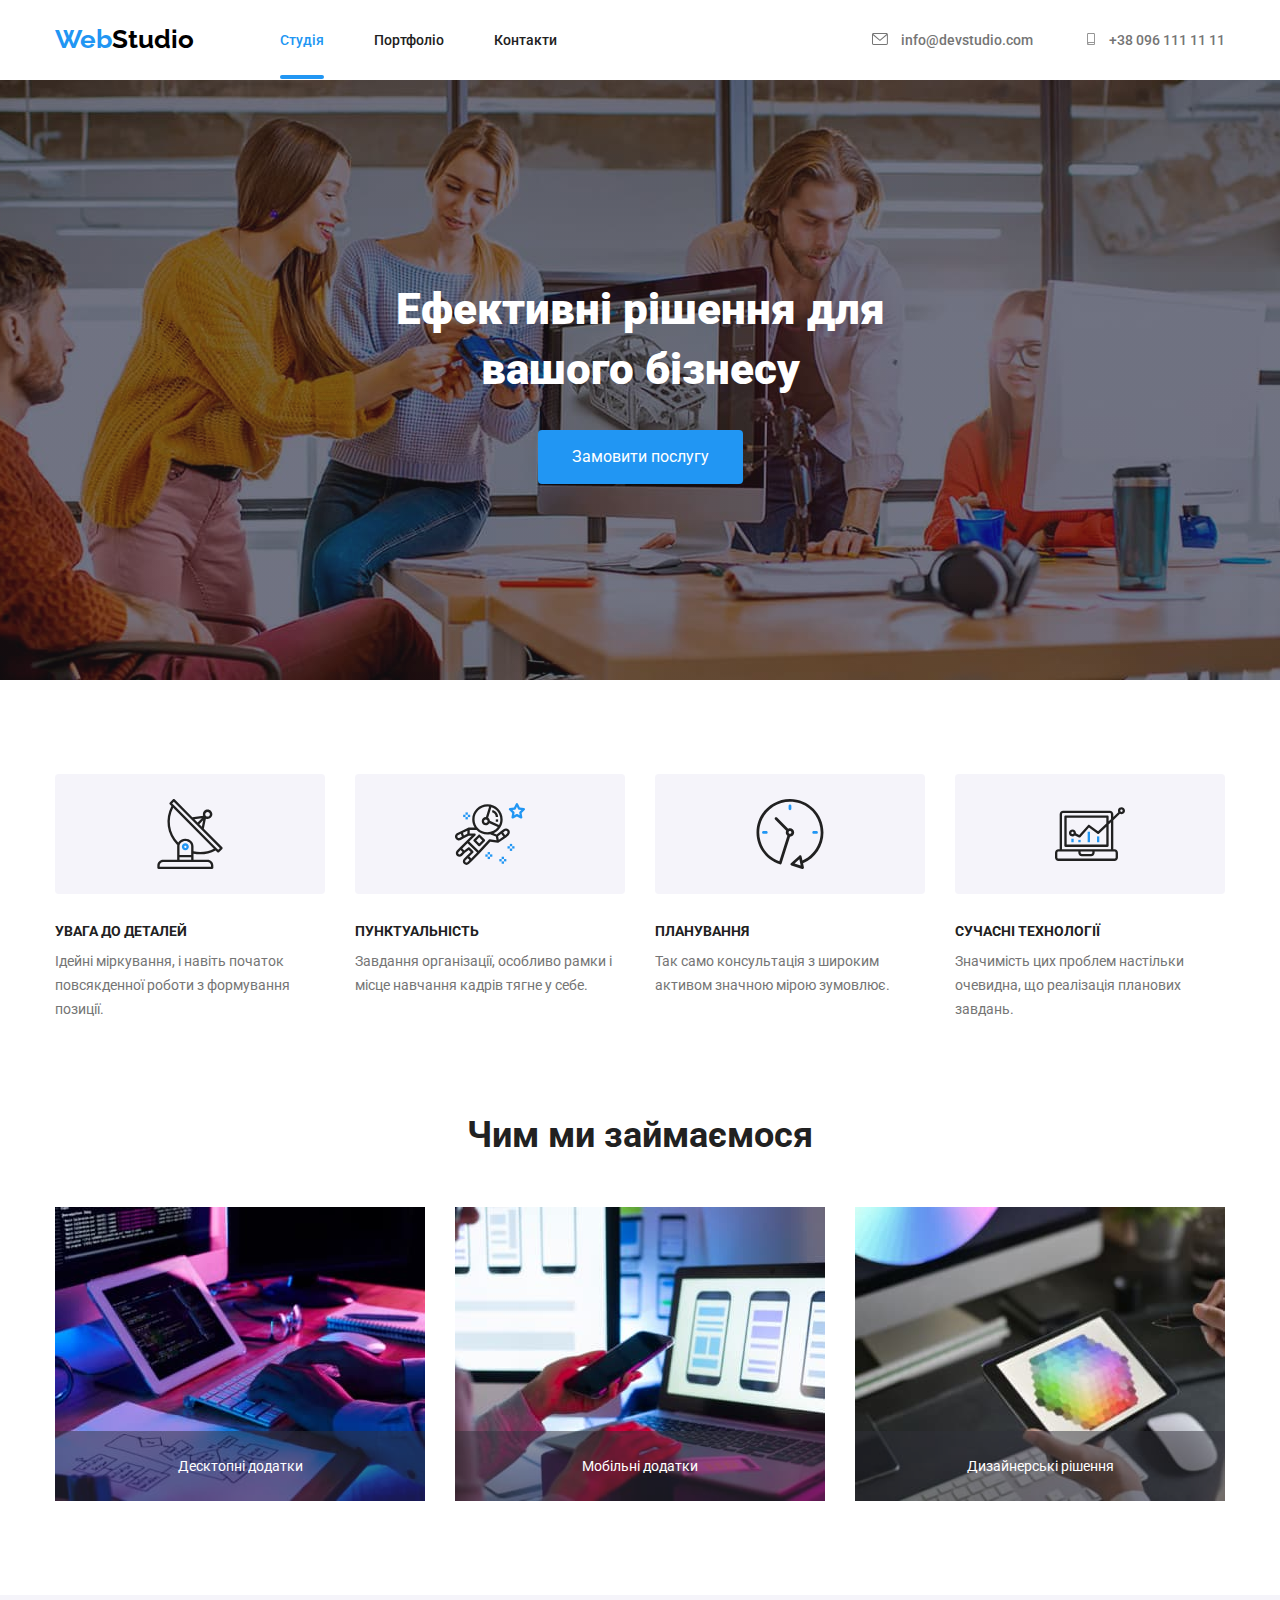
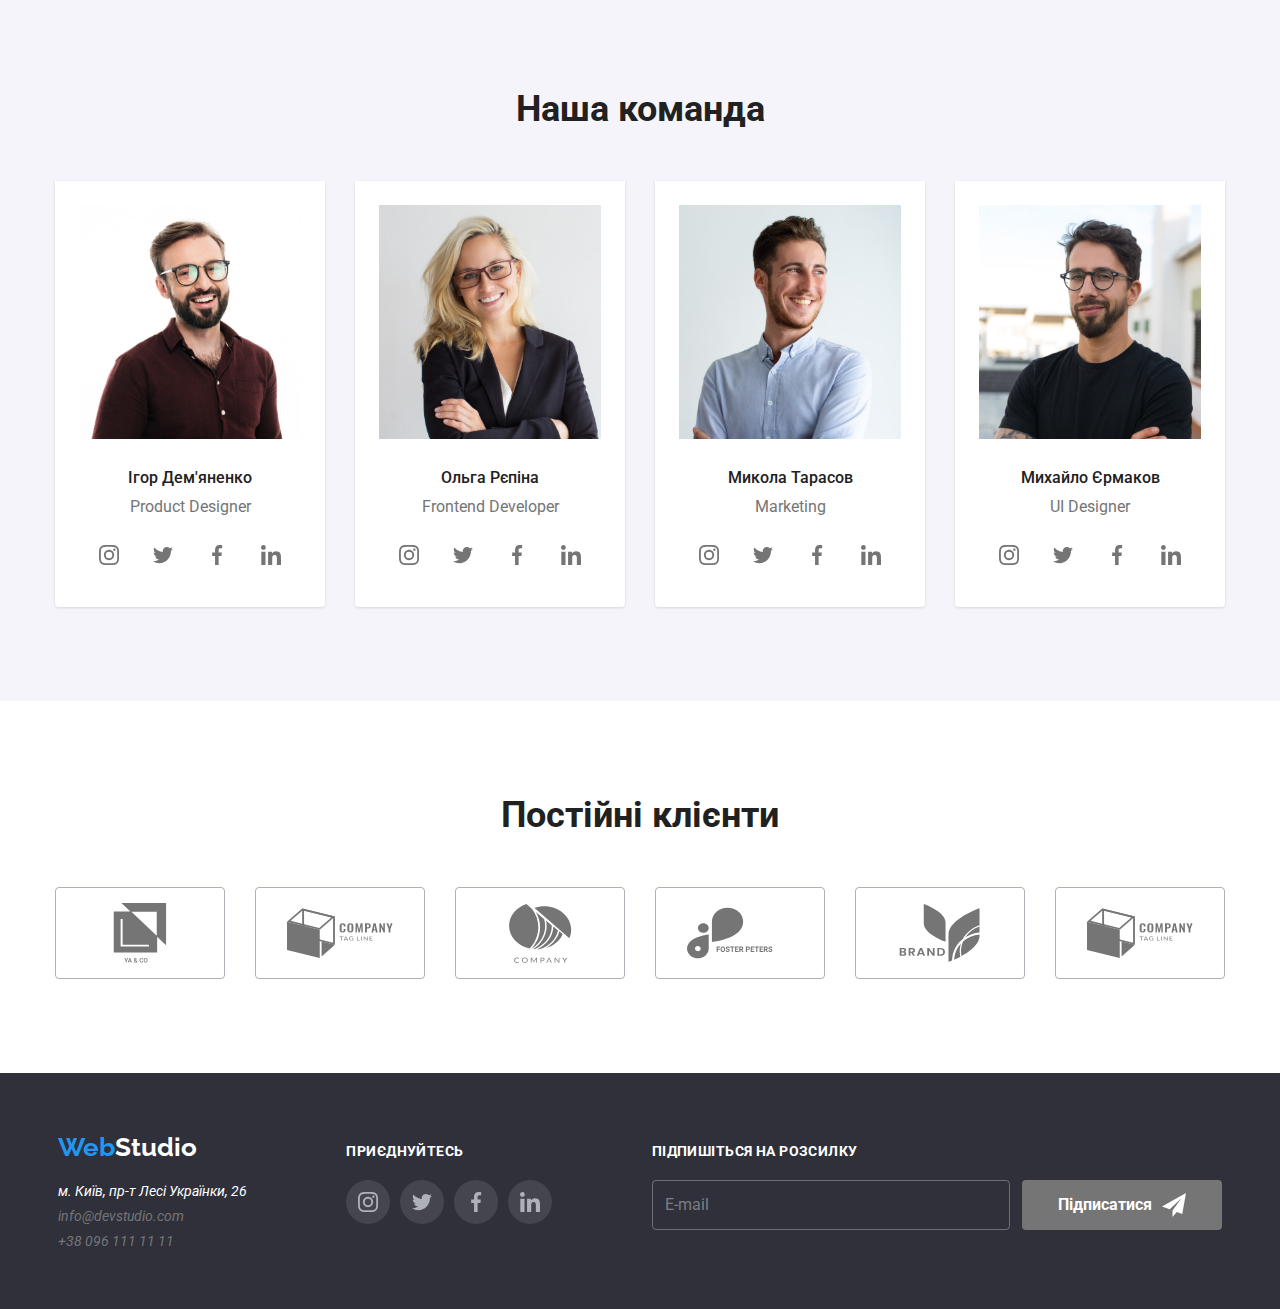
==== commit 752f2a84: "fix" ====
--- a/index.html
+++ b/index.html
@@ -4,13 +4,13 @@
 <meta http-equiv="X-UA-Compatible" content="IE=edge">
 <meta name="viewport" content="width=device-width, initial-scale=1.0">
 <title>Web Studio</title>
-<!-- шрифты -->
+
 <link rel="preconnect" href="https://fonts.googleapis.com">
 <link rel="preconnect" href="https://fonts.gstatic.com" crossorigin>
 <link
     href="https://fonts.googleapis.com/css2?family=Noto+Sans+JP:wght@600&family=Raleway:wght@700&family=Roboto:wght@400;500;700;900&display=swap"
     rel="stylesheet">
-<!--CSS -->
+
 <link rel="stylesheet" href="https://cdnjs.cloudflare.com/ajax/libs/modern-normalize/3.0.1/modern-normalize.min.css">
 <link rel="stylesheet" href="./css/main.min.css">
 </head>
@@ -19,35 +19,49 @@
     <header class='page-header'>
         <div class='container page-header__container'>
             <nav class='nav'>
-                <a href="/" class='logo'><span class='logo__accent'>Web</span>Studio</a>
-                <ul class='nav__list '>
-                    <li class='nav__item '><a href="/" class='nav__link current'>Студія</a></li>
-                    <li class='nav__item'><a href="./portfolio.html" class='nav__link'>Портфоліо</a></li>
-                    <li class='nav__item'><a href="./contacts.html" class='nav__link '>Контакти</a>
-                    </li>
-                </ul>
-                <ul class='contact '>
-                    <li class='contact__item'><a href="mailto:info@devstudio.com" class='contact__link'>
-                            <svg class='contact__icon' width='16' height='12'>
-                                <use href='./images/svg/sprite.svg#icon-envelope'></use>
-                            </svg>
-                            info@devstudio.com</a>
-                    </li>
-                    <li class='contact__item'><a href="tel:+380961111111" class='contact__link'> <svg
-                                class='contact__icon' width='16' height='12'>
-                                <use href='./images/svg/sprite.svg#icon-smartphone'></use>
-                            </svg>+38 096 111 11 11</a></li>
-                </ul>
+                <a href="/" class='logo'><span class='logo--accent'>Web</span>Studio</a>
+                <div class='nav__menu' id='menu-container' data-menu>
+                    <ul class='nav__list '>
+                        <li class='nav__item '><a href="/" class='nav__link current'>Студія</a></li>
+                        <li class='nav__item'><a href="./portfolio.html" class='nav__link'>Портфоліо</a></li>
+                        <li class='nav__item'><a href="./contacts.html" class='nav__link '>Контакти</a>
+                        </li>
+                    </ul>
+                    <ul class='contact '>
+                        <li class='contact__item'><a href="mailto:info@devstudio.com" class='contact__link'>
+                                <svg class='contact__icon' width='16' height='12'>
+                                    <use href='./images/icons.svg#icon-envelope'></use>
+                                </svg>
+                                info@devstudio.com</a>
+                        </li>
+                        <li class='contact__item'><a href="tel:+380961111111"
+                                class='contact__link contact__link--accent-color'> <svg class='contact__icon' width='16'
+                                    height='12'>
+                                    <use href='./images/icons.svg#icon-smartphone'></use>
+                                </svg>+38 096 111 11 11</a></li>
+                    </ul>
+                    <ul class='social-list'>
+                        <li class='social-list__item'><a href="/" class='social-list__link'>Instagram</a></li>
+                        <li class='social-list__item'><a href="/" class='social-list__link'>Twitter</a></li>
+                        <li class='social-list__item'><a href="/" class='social-list__link'>Facebook</a></li>
+                        <li class='social-list__item'><a href="/" class='social-list__link'>LinkedIn</a></li>
+                    </ul>
+                </div>
+                <button type='button' class='menu-button' data-menu-button aria-controls="menu-container"
+                    aria-expanded="true">
+                    <svg class='menu-button__icon-set' width="40" height="40">
+                        <use href='./images/icons.svg#icon-menu' class='menu-button__icon-menu'></use>
+                        <use href='./images/icons.svg#icon-cross' class='menu-button__icon-cross'></use>
+                    </svg>
+                </button>
             </nav>
         </div>
     </header>
     <main>
-        <!-- HERO -->
         <section class='main-section'>
             <h1 class='main-section__title'>Ефективні рішення для<br /> вашого бізнесу</h1>
             <button type="button" class='button main-section__button' data-open-modal=''>Замовити послугу</button>
         </section>
-        <!-- features -->
         <section class='section'>
             <div class='container'>
                 <h1 class='visually-hidden'>Features</h1>
@@ -74,24 +88,24 @@
                 </ul>
             </div>
         </section>
-        <!-- WORKS -->
-        <section class='section section--no-padding-top'>
+        <section class='section section--no-padding-top section--only-desktop'>
             <div class='container'>
                 <h2 class='section__title '>Чим ми займаємося</h2>
                 <ul class='work'>
                     <li class='work__item'>
-                        <div class='work__thumb'><img src="./images/pc.jpg" alt="image" width='370' class='work__image'>
+                        <div class='work__thumb'><img src="./images/work/img-1.jpg" alt="image" width='370'
+                                class='work__image'>
                             <p class='work__overlay'>Десктопні додатки</p>
                         </div>
                     </li>
                     <li class='work__item'>
-                        <div class='work__thumb'><img src="./images/phone.jpg" alt="image" width='370'
+                        <div class='work__thumb'><img src="./images/work/img-2.jpg" alt="image" width='370'
                                 class='work__image'>
                             <p class='work__overlay'>Мобільні додатки</p>
                         </div>
                     </li>
                     <li class='work__item'>
-                        <div class='work__thumb'><img src="./images/tablet.jpg" alt="image" width='370'
+                        <div class='work__thumb'><img src="./images/work/img-3.jpg" alt="image" width='370'
                                 class='work__image'>
                             <p class='work__overlay'>Дизайнерські рішення</p>
                         </div>
@@ -99,13 +113,12 @@
                 </ul>
             </div>
         </section>
-        <!-- Team -->
         <section class='section section--alternative-color'>
             <div class='container'>
                 <h2 class='section__title'>Наша команда</h2>
                 <ul class='team'>
                     <li class='team__item'>
-                        <img src="./images/ProductDesigner.jpg" alt="personal" width='270' class='team__img'>
+                        <img src="./images/team/tablet/product-designer-708@2x.jpg" alt="personal" class='team__img'>
                         <div class='team__meta'>
                             <h3 class='team__name'>Ігор Дем'яненко</h3>
                             <p class='team__description'>Product Designer</p>
@@ -115,28 +128,28 @@
                                 <li class='social-network__item'>
                                     <a href="" class='social-network__link'>
                                         <svg class='social-network__icon'>
-                                            <use href='./images/svg/sprite.svg#icon-instagram'></use>
-                                        </svg>
-                                    </a>
-                                </li>
-                                <li class='social-network__item'>
-                                    <a href="" class='social-network__link'>
-                                        <svg class='social-network__icon'>
-                                            <use href='./images/svg/sprite.svg#icon-twitter'></use>
-                                        </svg>
-                                    </a>
-                                </li>
-                                <li class='social-network__item'>
-                                    <a href="" class='social-network__link'>
-                                        <svg class='social-network__icon'>
-                                            <use href='./images/svg/sprite.svg#icon-facebook'></use>
-                                        </svg>
-                                    </a>
-                                </li>
-                                <li class='social-network__item'>
-                                    <a href="" class='social-network__link'>
-                                        <svg class='social-network__icon'>
-                                            <use href='./images/svg/sprite.svg#icon-linkedin'></use>
+                                            <use href='./images/icons.svg#icon-instagram'></use>
+                                        </svg>
+                                    </a>
+                                </li>
+                                <li class='social-network__item'>
+                                    <a href="" class='social-network__link'>
+                                        <svg class='social-network__icon'>
+                                            <use href='./images/icons.svg#icon-twitter'></use>
+                                        </svg>
+                                    </a>
+                                </li>
+                                <li class='social-network__item'>
+                                    <a href="" class='social-network__link'>
+                                        <svg class='social-network__icon'>
+                                            <use href='./images/icons.svg#icon-facebook'></use>
+                                        </svg>
+                                    </a>
+                                </li>
+                                <li class='social-network__item'>
+                                    <a href="" class='social-network__link'>
+                                        <svg class='social-network__icon'>
+                                            <use href='./images/icons.svg#icon-linkedin'></use>
                                         </svg>
                                     </a>
                                 </li>
@@ -144,7 +157,7 @@
                         </div>
                     </li>
                     <li class='team__item'>
-                        <img src="./images/FrontendDeveloper.jpg" alt="personal" width='270' class='team__img'>
+                        <img src="./images/team/tablet/frontend-developer-708@2x.jpg" alt="personal" class='team__img'>
                         <div class='team__meta'>
                             <h3 class='team__name'>Ольга Рєпіна</h3>
                             <p class='team__description'>Frontend Developer</p>
@@ -154,28 +167,28 @@
                                 <li class='social-network__item'>
                                     <a href="" class='social-network__link'>
                                         <svg class='social-network__icon'>
-                                            <use href='./images/svg/sprite.svg#icon-instagram'></use>
-                                        </svg>
-                                    </a>
-                                </li>
-                                <li class='social-network__item'>
-                                    <a href="" class='social-network__link'>
-                                        <svg class='social-network__icon'>
-                                            <use href='./images/svg/sprite.svg#icon-twitter'></use>
-                                        </svg>
-                                    </a>
-                                </li>
-                                <li class='social-network__item'>
-                                    <a href="" class='social-network__link'>
-                                        <svg class='social-network__icon'>
-                                            <use href='./images/svg/sprite.svg#icon-facebook'></use>
-                                        </svg>
-                                    </a>
-                                </li>
-                                <li class='social-network__item'>
-                                    <a href="" class='social-network__link'>
-                                        <svg class='social-network__icon'>
-                                            <use href='./images/svg/sprite.svg#icon-linkedin'></use>
+                                            <use href='./images/icons.svg#icon-instagram'></use>
+                                        </svg>
+                                    </a>
+                                </li>
+                                <li class='social-network__item'>
+                                    <a href="" class='social-network__link'>
+                                        <svg class='social-network__icon'>
+                                            <use href='./images/icons.svg#icon-twitter'></use>
+                                        </svg>
+                                    </a>
+                                </li>
+                                <li class='social-network__item'>
+                                    <a href="" class='social-network__link'>
+                                        <svg class='social-network__icon'>
+                                            <use href='./images/icons.svg#icon-facebook'></use>
+                                        </svg>
+                                    </a>
+                                </li>
+                                <li class='social-network__item'>
+                                    <a href="" class='social-network__link'>
+                                        <svg class='social-network__icon'>
+                                            <use href='./images/icons.svg#icon-linkedin'></use>
                                         </svg>
                                     </a>
                                 </li>
@@ -183,7 +196,7 @@
                         </div>
                     </li>
                     <li class='team__item'>
-                        <img src="./images/Marketing.jpg" alt="personal" width='270' class='team__img'>
+                        <img src="./images/team/tablet/marketing-708@2x.jpg" alt="personal" class='team__img'>
                         <div class='team__meta'>
                             <h3 class='team__name'>Микола Тарасов</h3>
                             <p class='team__description'>Marketing</p>
@@ -193,28 +206,28 @@
                                 <li class='social-network__item'>
                                     <a href="" class='social-network__link'>
                                         <svg class='social-network__icon'>
-                                            <use href='./images/svg/sprite.svg#icon-instagram'></use>
-                                        </svg>
-                                    </a>
-                                </li>
-                                <li class='social-network__item'>
-                                    <a href="" class='social-network__link'>
-                                        <svg class='social-network__icon'>
-                                            <use href='./images/svg/sprite.svg#icon-twitter'></use>
-                                        </svg>
-                                    </a>
-                                </li>
-                                <li class='social-network__item'>
-                                    <a href="" class='social-network__link'>
-                                        <svg class='social-network__icon'>
-                                            <use href='./images/svg/sprite.svg#icon-facebook'></use>
-                                        </svg>
-                                    </a>
-                                </li>
-                                <li class='social-network__item'>
-                                    <a href="" class='social-network__link'>
-                                        <svg class='social-network__icon'>
-                                            <use href='./images/svg/sprite.svg#icon-linkedin'></use>
+                                            <use href='./images/icons.svg#icon-instagram'></use>
+                                        </svg>
+                                    </a>
+                                </li>
+                                <li class='social-network__item'>
+                                    <a href="" class='social-network__link'>
+                                        <svg class='social-network__icon'>
+                                            <use href='./images/icons.svg#icon-twitter'></use>
+                                        </svg>
+                                    </a>
+                                </li>
+                                <li class='social-network__item'>
+                                    <a href="" class='social-network__link'>
+                                        <svg class='social-network__icon'>
+                                            <use href='./images/icons.svg#icon-facebook'></use>
+                                        </svg>
+                                    </a>
+                                </li>
+                                <li class='social-network__item'>
+                                    <a href="" class='social-network__link'>
+                                        <svg class='social-network__icon'>
+                                            <use href='./images/icons.svg#icon-linkedin'></use>
                                         </svg>
                                     </a>
                                 </li>
@@ -222,7 +235,7 @@
                         </div>
                     </li>
                     <li class='team__item'>
-                        <img src="./images/UIDesigner.jpg" alt="personal" width='270' class='team__img'>
+                        <img src="./images/team/tablet/ui-designer-708@2x.jpg" alt="personal" class='team__img'>
                         <div class='team__meta'>
                             <h3 class='team__name'>Михайло Єрмаков</h3>
                             <p class='team__description'>UI Designer</p>
@@ -232,28 +245,28 @@
                                 <li class='social-network__item'>
                                     <a href="" class='social-network__link'>
                                         <svg class='social-network__icon'>
-                                            <use href='./images/svg/sprite.svg#icon-instagram'></use>
-                                        </svg>
-                                    </a>
-                                </li>
-                                <li class='social-network__item'>
-                                    <a href="" class='social-network__link'>
-                                        <svg class='social-network__icon'>
-                                            <use href='./images/svg/sprite.svg#icon-twitter'></use>
-                                        </svg>
-                                    </a>
-                                </li>
-                                <li class='social-network__item'>
-                                    <a href="" class='social-network__link'>
-                                        <svg class='social-network__icon'>
-                                            <use href='./images/svg/sprite.svg#icon-facebook'></use>
-                                        </svg>
-                                    </a>
-                                </li>
-                                <li class='social-network__item'>
-                                    <a href="" class='social-network__link'>
-                                        <svg class='social-network__icon'>
-                                            <use href='./images/svg/sprite.svg#icon-linkedin'></use>
+                                            <use href='./images/icons.svg#icon-instagram'></use>
+                                        </svg>
+                                    </a>
+                                </li>
+                                <li class='social-network__item'>
+                                    <a href="" class='social-network__link'>
+                                        <svg class='social-network__icon'>
+                                            <use href='./images/icons.svg#icon-twitter'></use>
+                                        </svg>
+                                    </a>
+                                </li>
+                                <li class='social-network__item'>
+                                    <a href="" class='social-network__link'>
+                                        <svg class='social-network__icon'>
+                                            <use href='./images/icons.svg#icon-facebook'></use>
+                                        </svg>
+                                    </a>
+                                </li>
+                                <li class='social-network__item'>
+                                    <a href="" class='social-network__link'>
+                                        <svg class='social-network__icon'>
+                                            <use href='./images/icons.svg#icon-linkedin'></use>
                                         </svg>
                                     </a>
                                 </li>
@@ -264,7 +277,6 @@
             </div>
 
         </section>
-        <!-- client__-->
         <section class='section'>
             <div class="container">
                 <h2 class='section__title'>Постійні клієнти</h2>
@@ -272,42 +284,42 @@
                     <li class='client__item'>
                         <a href='/' class='client__link'>
                             <svg class='client__icon'>
-                                <use href='./images/svg/sprite.svg#icon-logo'></use>
-                            </svg>
-                        </a>
-                    </li>
-                    <li class='client__item'>
-                        <a href='/' class='client__link'>
-                            <svg class='client__icon'>
-                                <use href='./images/svg/sprite.svg#icon-logo-1'></use>
-                            </svg>
-                        </a>
-                    </li>
-                    <li class='client__item'>
-                        <a href='/' class='client__link'>
-                            <svg class='client__icon'>
-                                <use href='./images/svg/sprite.svg#icon-logo-2'></use>
-                            </svg>
-                        </a>
-                    </li>
-                    <li class='client__item'>
-                        <a href='/' class='client__link'>
-                            <svg class='client__icon'>
-                                <use href='./images/svg/sprite.svg#icon-logo-3'></use>
-                            </svg>
-                        </a>
-                    </li>
-                    <li class='client__item'>
-                        <a href='/' class='client__link'>
-                            <svg class='client__icon'>
-                                <use href='./images/svg/sprite.svg#icon-logo-4'></use>
-                            </svg>
-                        </a>
-                    </li>
-                    <li class='client__item'>
-                        <a href='/' class='client__link'>
-                            <svg class='client__icon'>
-                                <use href='./images/svg/sprite.svg#icon-logo-5'></use>
+                                <use href='./images/icons.svg#icon-logo'></use>
+                            </svg>
+                        </a>
+                    </li>
+                    <li class='client__item'>
+                        <a href='/' class='client__link'>
+                            <svg class='client__icon'>
+                                <use href='./images/icons.svg#icon-logo-1'></use>
+                            </svg>
+                        </a>
+                    </li>
+                    <li class='client__item'>
+                        <a href='/' class='client__link'>
+                            <svg class='client__icon'>
+                                <use href='./images/icons.svg#icon-logo-2'></use>
+                            </svg>
+                        </a>
+                    </li>
+                    <li class='client__item'>
+                        <a href='/' class='client__link'>
+                            <svg class='client__icon'>
+                                <use href='./images/icons.svg#icon-logo-3'></use>
+                            </svg>
+                        </a>
+                    </li>
+                    <li class='client__item'>
+                        <a href='/' class='client__link'>
+                            <svg class='client__icon'>
+                                <use href='./images/icons.svg#icon-logo-4'></use>
+                            </svg>
+                        </a>
+                    </li>
+                    <li class='client__item'>
+                        <a href='/' class='client__link'>
+                            <svg class='client__icon'>
+                                <use href='./images/icons.svg#icon-logo-5'></use>
                             </svg>
                         </a>
                     </li>
@@ -319,7 +331,7 @@
     <footer class='page-footer'>
         <div class='container container__flex'>
             <div class='page-footer__box'>
-                <a href="/" class='logo page-footer__logo'><span class='logo__accent'>Web</span>Studio</a>
+                <a href="/" class='logo page-footer__logo'><span class='logo--accent'>Web</span>Studio</a>
                 <address class='address'>
                     <a href="" class='address__link'>м. Київ, пр-т Лесі Українки, 26</a>
                     <a href="mailto:info@devstudio.com" class='address__link accent'>info@devstudio.com</a>
@@ -333,28 +345,28 @@
                         <li class='social-network__item'>
                             <a href="" class='social-network__link social-network__link-second'>
                                 <svg class='social-network__icon'>
-                                    <use href='./images/svg/sprite.svg#icon-instagram'></use>
+                                    <use href='./images/icons.svg#icon-instagram'></use>
                                 </svg>
                             </a>
                         </li>
                         <li class='social-network__item'>
                             <a href="" class='social-network__link social-network__link-second'>
                                 <svg class='social-network__icon'>
-                                    <use href='./images/svg/sprite.svg#icon-twitter'></use>
+                                    <use href='./images/icons.svg#icon-twitter'></use>
                                 </svg>
                             </a>
                         </li>
                         <li class='social-network__item'>
                             <a href="" class='social-network__link social-network__link-second'>
                                 <svg class='social-network__icon'>
-                                    <use href='./images/svg/sprite.svg#icon-facebook'></use>
+                                    <use href='./images/icons.svg#icon-facebook'></use>
                                 </svg>
                             </a>
                         </li>
                         <li class='social-network__item'>
                             <a href="" class='social-network__link social-network__link-second'>
                                 <svg class='social-network__icon'>
-                                    <use href='./images/svg/sprite.svg#icon-linkedin'></use>
+                                    <use href='./images/icons.svg#icon-linkedin'></use>
                                 </svg>
                             </a>
                         </li>
@@ -368,7 +380,7 @@
                         <input type="email" name='email' placeholder='E-mail' class='form-send__input'>
                         <button type="submit" class='form-button'>Підписатися
                             <svg width='24' height='24' class='form-send__icon'>
-                                <use href="./images/svg/sprite.svg#icon-send"></use>
+                                <use href="./images/icons.svg#icon-send"></use>
                             </svg>
                         </button>
                     </div>
@@ -376,12 +388,11 @@
             </div>
         </div>
     </footer>
-    <!-- modal -->
     <div class="backdrop is-hidden" data-backdrop>
         <div class="modal">
             <button type='button' class='button-close' data-close-modal=''>
                 <svg width='11' height='11' class='icon-close'>
-                    <use href="./images/svg/sprite.svg#icon-close"></use>
+                    <use href="./images/icons.svg#icon-close"></use>
                 </svg>
             </button>
             <b class='modal__title'>Залиште свої дані, ми вам передзвонимо</b>
@@ -392,7 +403,7 @@
                             Ім'я
                             <input type="text" name='name' class='main-form__input' required>
                             <svg class='main-form__icon' width='18' height='18'>
-                                <use href="./images/svg/sprite.svg#icon-person"></use>
+                                <use href="./images/icons.svg#icon-person"></use>
                             </svg>
                         </label>
                     </div>
@@ -401,7 +412,7 @@
                             Телефон
                             <input type="tell" name='tell' class='main-form__input' required>
                             <svg class='main-form__icon' width='14' height='18'>
-                                <use href="./images/svg/sprite.svg#icon-tell"></use>
+                                <use href="./images/icons.svg#icon-tell"></use>
                             </svg>
                         </label>
                     </div>
@@ -410,7 +421,7 @@
                             Пошта
                             <input type="email" name='email' class='main-form__input' required>
                             <svg class='main-form__icon' width='18' height='18'>
-                                <use href="./images/svg/sprite.svg#icon-email"></use>
+                                <use href="./images/icons.svg#icon-email"></use>
                             </svg>
                         </label>
                     </div>
@@ -421,7 +432,7 @@
                         <label class='main-form__label main-form__label--checkbox'> <input type='checkbox'
                                 name="user-agree" value='true' class='main-form__checkbox' required />
                             <svg width='16' height='15' class='main-form__icon-checkbox'>
-                                <use href="./images/svg/sprite.svg#icon-check"></use>
+                                <use href="./images/icons.svg#icon-check"></use>
                             </svg>
                             Погоджуюся
                             з розсилкою та приймаю <a href="/" class='main-form__user-agree'>Умови договору</a></label>
@@ -432,7 +443,7 @@
         </div>
     </div>
 </body>
-<!-- <script src='./js/modal-menu.js'></script> -->
+<script src='./js/modal-menu.js'></script>
 <script src='./js/modal-window.js'></script>
 <script src='./js/test-form.js'></script>
 
--- a/css/main.min.css
+++ b/css/main.min.css
@@ -1 +1 @@
-body{padding-top:80px;font-family:"Roboto",sans-serif;font-size:14px;background-color:#fff;color:#757575}h1,h2,h3,h4,h5,h5,p{margin:0;padding:0}ul{list-style:none;margin:0;padding:0}img{display:block;max-width:100%;height:auto}a{text-decoration:none}ul{list-style:none}.section{padding:94px 0}.section--no-padding-top{padding-top:0}.section--alternative-color{background-color:#f5f4fa}.container,.container__flex,.page-header__container{width:1200px;margin:0 auto;padding:0 15px}.page-header__container{height:80px}.container__flex{display:-webkit-box;display:-ms-flexbox;display:flex;-webkit-box-align:baseline;-ms-flex-align:baseline;align-items:baseline;gap:93px}.visually-hidden{position:absolute;white-space:nowrap;width:1px;height:1px;overflow:hidden;border:0;padding:0;clip:rect(0 0 0 0);-webkit-clip-path:inset(50%);clip-path:inset(50%);margin:-1px}.logo,.page-footer__logo{font-family:"Raleway",sans-serif;font-optical-sizing:auto;font-weight:700;font-size:26px;line-height:1.15;color:#000 .logo __accent;color-color:#2196f3}.page-footer__logo{display:inline-block;color:#fff;margin-bottom:20px}.page-header{position:fixed;width:100%;top:0;z-index:1;background-color:#fff}.nav{display:-webkit-box;display:-ms-flexbox;display:flex;height:100%;-webkit-box-align:center;-ms-flex-align:center;align-items:center}.nav__list{display:-webkit-box;display:-ms-flexbox;display:flex;gap:50px;margin-left:93px}.contact{display:-webkit-box;display:-ms-flexbox;display:flex;gap:50px;margin-left:auto}.nav__link{font-weight:500;color:#212121;line-height:1.14;-webkit-transition:color 250ms ease;transition:color 250ms ease}.nav__link.current{position:relative;color:#2196f3}.nav__link:hover,.nav__link:focus{color:#2196f3}.nav__link.current::after{content:"";position:absolute;bottom:-31px;left:0;width:100%;height:4px;background-color:#2196f3;border-radius:2px}.contact__link{display:-webkit-inline-box;display:-ms-inline-flexbox;display:inline-flex;-webkit-box-align:center;-ms-flex-align:center;align-items:center;font-weight:500;color:#757575;line-height:1.14;-webkit-transition:color 250ms ease;transition:color 250ms ease}.contact__link:hover,.contact__link:focus{color:#2196f3}.contact__icon{margin-right:10px;fill:currentColor}.main-section__title{margin-bottom:30px;color:#fff;font-weight:900;font-size:44px;line-height:1.36}.section__title{margin-bottom:50px;color:#212121;font-weight:700;font-size:36px;line-height:1.16;text-align:center}.features__title{margin-bottom:10px;font-size:14px;color:#212121;font-weight:700;line-height:1.14}.page-footer__title{display:block;margin-bottom:20px;font-size:14px;font-weight:700;line-height:1.14;letter-spacing:.03em;text-transform:uppercase;color:#fff}.modal__title{display:block;text-align:center;margin-bottom:12px;font-weight:700;font-size:20px;line-height:1.17;color:#212121}.card__title{font-size:18px;text-align:start;margin-bottom:10px}.main-section{display:block;padding:200px 0px;max-width:1600px;height:600px;margin:0 auto;text-align:center;background-image:-webkit-gradient(linear, left top, left bottom, from(rgba(47, 48, 58, 0.2509803922)), to(rgba(47, 48, 58, 0.2509803922))),url(../images/hero/hero-bgd.jpg);background-image:linear-gradient(to bottom, rgba(47, 48, 58, 0.2509803922), rgba(47, 48, 58, 0.2509803922)),url(../images/hero/hero-bgd.jpg);background-color:#c4c4c4;background-position:center;background-repeat:no-repeat;background-size:cover}.main-section__button{padding:10px 32px;border-radius:4px;font-size:16px;line-height:1.87;border-color:rgba(0,0,0,0);background-color:#2196f3;color:#fff;-webkit-transform:scale(1);transform:scale(1);-webkit-transition:background-color 200ms ease,-webkit-transform 250ms ease;transition:background-color 200ms ease,-webkit-transform 250ms ease;transition:background-color 200ms ease,transform 250ms ease;transition:background-color 200ms ease,transform 250ms ease,-webkit-transform 250ms ease}.main-section__button:hover,.main-section__button:focus{-webkit-transform:scale(1.07);transform:scale(1.07);cursor:pointer;background-color:#0089f9}.main-section__button:active{background-color:#757575}.form-button{display:-webkit-inline-box;display:-ms-inline-flexbox;display:inline-flex;-webkit-box-pack:center;-ms-flex-pack:center;justify-content:center;-webkit-box-align:center;-ms-flex-align:center;align-items:center;gap:10px;padding:10px 28px;min-width:200px;border-radius:4px;border-color:rgba(0,0,0,0);background-color:#2196f3;color:#fff;font-size:16px;font-weight:700;line-height:1.875;-webkit-transition:background-color 250ms ease,-webkit-transform 250ms ease;transition:background-color 250ms ease,-webkit-transform 250ms ease;transition:transform 250ms ease,background-color 250ms ease;transition:transform 250ms ease,background-color 250ms ease,-webkit-transform 250ms ease}.form-button:hover,.form-button:focus{-webkit-transform:scale(1.05);transform:scale(1.05);cursor:pointer;background-color:#0089f9}.form-send__input:-moz-placeholder-shown+.form-button{background-color:#757575}.form-send__input:-ms-input-placeholder+.form-button{background-color:#757575}.form-send__input:placeholder-shown+.form-button{background-color:#757575}.main-form__form-button{display:block;margin:0 auto}.main-form .form-btn{display:block;margin:0 auto;padding:8px 28px}.button-close{position:absolute;top:8px;right:8px;width:30px;height:30px;border-radius:50%;border:1px solid rgba(0,0,0,.062745098);background-color:rgba(0,0,0,0)}.button-close:hover{border-color:#2196f3;color:#2196f3}.filter-btn:hover,.filter-btn:focus{background-color:#2196f3;color:#fff}.main-form__field{position:relative;margin-bottom:10px}.main-form__field:nth-child(4){margin-bottom:20px}.main-form__label{margin-bottom:4px;font-size:12px}.main-form__label--checkbox{display:-webkit-box;display:-ms-flexbox;display:flex;-webkit-box-align:center;-ms-flex-align:center;align-items:center;justify-self:center;margin-left:10px;font-size:14px;line-height:1.75}.main-form__icon{position:absolute;top:50%;left:12px;-webkit-transition:fill 250ms ease;transition:fill 250ms ease}.main-form__input:focus+.main-form__icon{fill:#2196f3}.main-form__checkbox{position:absolute;width:1px;height:1px;overflow:hidden;white-space:nowrap;clip:rect(0 0 0 0);-webkit-clip-path:inset(50%);clip-path:inset(50%);margin:-1px}.main-form__icon-checkbox{border:2px solid #212121;border-radius:2px;margin-right:8px;fill:rgba(0,0,0,0);-webkit-transition:background-color 250ms ease,color 250ms ease;transition:background-color 250ms ease,color 250ms ease}.main-form__checkbox:checked+.main-form__icon-checkbox{border-color:rgba(0,0,0,0);background-color:#2196f3;fill:#fff}.main-form__field--checkbox{margin-bottom:30px}.main-form__input{margin-top:4px;width:100%;height:40px;padding:15px 16px 15px 42px;border:1px solid rgba(33,33,33,.1254901961);border-radius:4px;font-size:16px;-webkit-transition:border-color 250ms ease;transition:border-color 250ms ease}.main-form__input:hover,.main-form__input:focus{border-color:#2196f3}.main-form__textarea{width:100%;height:120px;padding:12px;resize:none}.main-form__user-agree{margin-left:5px;color:#2196f3;text-decoration:underline}.features{display:-webkit-box;display:-ms-flexbox;display:flex;gap:30px}.features__text{line-height:1.7}.features__item::before{content:"";display:block;width:270px;height:120px;margin-bottom:30px;border-radius:4px;background-color:#f5f4fa}.features__item--antenna-icon::before{background-image:url(../images/svg/antenna.svg);background-position:center;background-repeat:no-repeat}.features__item--astronaut-icon::before{background-image:url(../images/svg/astronaut.svg);background-position:center;background-repeat:no-repeat}.features__item--clock-icon::before{background-image:url(../images/svg/clock.svg);background-position:center;background-repeat:no-repeat}.features__item--diagram-icon::before{background-image:url(../images/svg/diagram.svg);background-position:center;background-repeat:no-repeat}.work{display:-webkit-box;display:-ms-flexbox;display:flex;gap:30px}.work__thumb{position:relative;width:100%;height:100%}.work__overlay{position:absolute;bottom:0;left:0;width:100%;padding:27px 15px;text-align:center;color:#fff;background-color:rgba(47,48,58,.5019607843)}.team{display:-webkit-box;display:-ms-flexbox;display:flex;gap:30px}.team__item{-ms-flex-preferred-size:calc((100% - 90px)/4);flex-basis:calc((100% - 90px)/4);padding-bottom:30px;border-radius:0 0 4px 4px;background-color:white-color-text}.team__img{margin-bottom:30px}.team__meta{text-align:center;margin-bottom:16px}.team__name{margin-bottom:10px;color:title-color-text;font-weight:500;font-size:16px;line-height:1.175}.team__description{font-size:16px;line-height:1.175}.social-network{display:-webkit-box;display:-ms-flexbox;display:flex;gap:10px;-webkit-box-pack:center;-ms-flex-pack:center;justify-content:center}.social-network__item{width:44px;height:44px}.social-network__link,.social-network__link-second{display:-webkit-inline-box;display:-ms-inline-flexbox;display:inline-flex;-webkit-box-pack:center;-ms-flex-pack:center;justify-content:center;-webkit-box-align:center;-ms-flex-align:center;align-items:center;width:100%;height:100%;border-radius:50%;color:#757575;-webkit-transition:color 250ms ease,background-color 250ms ease;transition:color 250ms ease,background-color 250ms ease}.social-network__link:hover,.social-network__link-second:hover,.social-network__link:focus,.social-network__link-second:focus{background-color:#2196f3;color:#fff}.social-network__link-second{background-color:rgba(255,255,255,.1);color:#afb1b8}.social-network__icon{width:20px;height:20px;fill:currentColor}.client{display:-webkit-box;display:-ms-flexbox;display:flex;gap:30px}.client__item{width:170px;height:92px;-ms-flex-preferred-size:calc((100% - 150px)/6);flex-basis:calc((100% - 150px)/6)}.client__link{display:-webkit-inline-box;display:-ms-inline-flexbox;display:inline-flex;-webkit-box-align:center;-ms-flex-align:center;align-items:center;-webkit-box-pack:center;-ms-flex-pack:center;justify-content:center;width:100%;height:100%;border:1px solid #afb1b8;border-radius:4px;color:inherit;-webkit-transition:color 250ms ease,border-color 250ms ease;transition:color 250ms ease,border-color 250ms ease}.client__link:hover,.client__link:focus{color:#2196f3;border-color:#2196f3}.client__icon{width:106px;height:60px;fill:currentColor}.page-footer{padding:60px 0;background-color:#2f303a}.address{display:-webkit-box;display:-ms-flexbox;display:flex;-webkit-box-orient:vertical;-webkit-box-direction:normal;-ms-flex-direction:column;flex-direction:column;gap:9px}.address__link{color:#fff;-webkit-transition:color 250ms ease;transition:color 250ms ease}.address__link.accent{text-decoration:none;color:inherit}.address__link:hover,.address__link:focus{color:#2196f3}.form-send{width:570px}.form-send__field{display:-webkit-box;display:-ms-flexbox;display:flex;gap:12px;height:50px}.form-send__input{width:100%;padding:11px 12px;border:1px solid rgba(255,255,255,.3);color:#fff;border-radius:4px;background-color:rgba(0,0,0,0);-webkit-transition:border-color 250ms ease;transition:border-color 250ms ease}.form-send__input:hover,.form-send__input:focus{border-color:#2196f3}.form-send__input::-webkit-input-placeholder{color:rgba(255,255,255,.3764705882);font-size:16px;line-height:1.25}.form-send__input::-moz-placeholder{color:rgba(255,255,255,.3764705882);font-size:16px;line-height:1.25}.form-send__input:-ms-input-placeholder{color:rgba(255,255,255,.3764705882);font-size:16px;line-height:1.25}.form-send__input::-ms-input-placeholder{color:rgba(255,255,255,.3764705882);font-size:16px;line-height:1.25}.form-send__input::placeholder{color:rgba(255,255,255,.3764705882);font-size:16px;line-height:1.25}.form-send__icon{fill:currentColor}.modal-open{overflow-y:hidden}.backdrop{position:fixed;top:0;left:0;width:100%;height:100%;overflow-y:scroll;background-color:rgba(117,117,117,.3764705882);-webkit-backdrop-filter:blur(2px);backdrop-filter:blur(2px);-webkit-transition:opacity 500ms ease,visibility 500ms ease;transition:opacity 500ms ease,visibility 500ms ease;opacity:1;visibility:visible;z-index:10}.backdrop.is-hidden{opacity:0;pointer-events:none;visibility:hidden}.modal{position:absolute;top:50%;left:50%;padding:40px;width:528px;height:581px;border-radius:4px;background-color:#fff;-webkit-transform:translate(-50%, -50%) scale(1);transform:translate(-50%, -50%) scale(1);-webkit-transition:-webkit-transform 500ms ease;transition:-webkit-transform 500ms ease;transition:transform 500ms ease;transition:transform 500ms ease, -webkit-transform 500ms ease}.backdrop.is-hidden .modal{-webkit-transform:translate(-50%, -50%) scale(0);transform:translate(-50%, -50%) scale(0)}.icon-close{fill:currentColor}.filter{display:-webkit-box;display:-ms-flexbox;display:flex;-webkit-box-pack:center;-ms-flex-pack:center;justify-content:center;gap:8px;margin-bottom:50px}.cards{display:-webkit-box;display:-ms-flexbox;display:flex;gap:30px;-ms-flex-wrap:wrap;flex-wrap:wrap}.card__item{-ms-flex-preferred-size:calc((100% - 60px)/3);flex-basis:calc((100% - 60px)/3);border:1px solid #eee;-webkit-transition:-webkit-box-shadow 300ms ease;transition:-webkit-box-shadow 300ms ease;transition:box-shadow 300ms ease;transition:box-shadow 300ms ease, -webkit-box-shadow 300ms ease}.card__item:hover,.card__item:focus{-webkit-box-shadow:0px 1px 1px rgba(0,0,0,.12),0px 4px 4px rgba(0,0,0,.06),1px 4px 6px rgba(0,0,0,.16);box-shadow:0px 1px 1px rgba(0,0,0,.12),0px 4px 4px rgba(0,0,0,.06),1px 4px 6px rgba(0,0,0,.16)}.card__thumb{position:relative;overflow:hidden}.card__overlay{position:absolute;top:0;left:0;width:100%;height:100%;padding:63px 24px;font-size:18px;line-height:1.555;color:#fff;opacity:0;-webkit-transform:translateY(100%);transform:translateY(100%);-webkit-transition:background-color 300ms ease,opacity 400ms ease,-webkit-transform 300ms ease;transition:background-color 300ms ease,opacity 400ms ease,-webkit-transform 300ms ease;transition:transform 300ms ease,background-color 300ms ease,opacity 400ms ease;transition:transform 300ms ease,background-color 300ms ease,opacity 400ms ease,-webkit-transform 300ms ease}.card__item:hover .card__overlay,.card__item:focus .card__overlay{background-color:rgba(33,150,243,.9);-webkit-transform:translateY(0);transform:translateY(0);opacity:1}.card__img{margin-bottom:20px}.card__wrap{padding:20px 24px}.card__description{font-size:16px}/*# sourceMappingURL=main.min.css.map */+body{font-family:"Roboto",sans-serif;font-size:14px;background-color:#fff;color:#757575}@media screen and (min-width: 768px){body{padding-top:80px}}h1,h2,h3,h4,h5,h5,p{margin:0;padding:0}ul{list-style:none;margin:0;padding:0}img{display:block;max-width:100%;height:auto}a{text-decoration:none}ul{list-style:none}@media screen and (max-width: 1199px){.section{padding:60px 0}}@media screen and (min-width: 1200px){.section{padding:94px 0}}.section--no-padding-top{padding-top:0}.section--alternative-color{background-color:#f5f4fa}.section--only-desktop{display:none}@media screen and (min-width: 1200px){.section--only-desktop{display:block}}.container,.container__flex,.page-header__container{margin:0 auto;padding:0 15px}@media screen and (max-width: 767px){.container,.container__flex,.page-header__container{max-width:480px}}@media screen and (min-width: 768px)and (max-width: 1199px){.container,.container__flex,.page-header__container{width:738px}}@media screen and (min-width: 1200px){.container,.container__flex,.page-header__container{width:1200px}}@media screen and (max-width: 767px){.page-header__container{height:60px}}@media screen and (min-width: 768px){.page-header__container{height:80px}}.container__flex{display:-webkit-box;display:-ms-flexbox;display:flex;-webkit-box-align:baseline;-ms-flex-align:baseline;align-items:baseline;-ms-flex-pack:distribute;justify-content:space-around;-ms-flex-wrap:wrap;flex-wrap:wrap;gap:60px}@media screen and (max-width: 767px){.container__flex{position:relative}}@media screen and (min-width: 1200px){.container__flex{gap:93px}}.visually-hidden{position:absolute;white-space:nowrap;width:1px;height:1px;overflow:hidden;border:0;padding:0;clip:rect(0 0 0 0);-webkit-clip-path:inset(50%);clip-path:inset(50%);margin:-1px}.logo,.page-footer__logo{font-family:"Raleway",sans-serif;font-optical-sizing:auto;font-weight:700;font-size:26px;line-height:1.15;color:#000}.logo--accent{color:#2196f3}.page-footer__logo{display:inline-block;color:#fff;margin-bottom:20px;margin-left:auto}.page-header{background-color:#fff}@media screen and (min-width: 1200px){.page-header{position:fixed;width:100%;top:0;z-index:1}}.nav{display:-webkit-box;display:-ms-flexbox;display:flex;-webkit-box-pack:justify;-ms-flex-pack:justify;justify-content:space-between;-webkit-box-align:center;-ms-flex-align:center;align-items:center;height:100%;width:100%;align-items:center}@media screen and (max-width: 767px){.nav{padding:10px 15px}}.nav__menu{display:-webkit-box;display:-ms-flexbox;display:flex;-webkit-box-align:center;-ms-flex-align:center;align-items:center}@media screen and (max-width: 767px){.nav__menu{position:fixed;top:0;left:0;display:-webkit-box;display:-ms-flexbox;display:flex;-webkit-box-orient:vertical;-webkit-box-direction:normal;-ms-flex-direction:column;flex-direction:column;-webkit-box-align:start;-ms-flex-align:start;align-items:flex-start;-webkit-box-pack:justify;-ms-flex-pack:justify;justify-content:space-between;width:100%;height:100vh;padding:48px 40px;overflow-y:hidden;opacity:0;background-color:#fff;-webkit-transform:translateX(100%);transform:translateX(100%);-webkit-transition:opacity 500ms ease,background-color 500ms ease,-webkit-transform 500ms ease;transition:opacity 500ms ease,background-color 500ms ease,-webkit-transform 500ms ease;transition:transform 500ms ease,opacity 500ms ease,background-color 500ms ease;transition:transform 500ms ease,opacity 500ms ease,background-color 500ms ease,-webkit-transform 500ms ease}.nav__menu.is-open{z-index:1;opacity:1;-webkit-transform:translateY(0);transform:translateY(0)}}@media screen and (min-width: 1200px){.nav__menu{-webkit-box-pack:justify;-ms-flex-pack:justify;justify-content:space-between}}@media screen and (max-width: 767px){.nav__list{margin-bottom:auto}}@media screen and (min-width: 768px)and (max-width: 1199px){.nav__list{margin-right:96px;display:-webkit-box;display:-ms-flexbox;display:flex;gap:50px}}@media screen and (min-width: 1200px){.nav__list{display:-webkit-box;display:-ms-flexbox;display:flex;gap:50px;margin-right:315px}}@media screen and (max-width: 767px){.nav__item:not(:last-child){margin-bottom:36px}}.nav__link{color:#212121;font-weight:500;line-height:1.14;-webkit-transition:color 250ms ease;transition:color 250ms ease}.nav__link:hover,.nav__link:focus{color:#2196f3}@media screen and (min-width: 768px){.nav__link.current{position:relative;color:#2196f3}.nav__link.current::after{content:"";position:absolute;bottom:-31px;left:0;width:100%;height:4px;background-color:#2196f3;border-radius:2px}}@media screen and (max-width: 767px){.nav__link{font-size:40px;line-height:1.175}}@media screen and (max-width: 767px){.contact{display:-webkit-box;display:-ms-flexbox;display:flex;-webkit-box-orient:vertical;-webkit-box-direction:reverse;-ms-flex-direction:column-reverse;flex-direction:column-reverse;gap:32px;margin-bottom:64px}}@media screen and (min-width: 1200px){.contact{display:-webkit-box;display:-ms-flexbox;display:flex;gap:50px;margin-left:auto}}@media screen and (min-width: 768px)and (max-width: 1199px){.contact__item:not(:last-child){margin-bottom:10px}}.contact__link{color:#757575;line-height:1.14;font-weight:500;-webkit-transition:color 250ms ease;transition:color 250ms ease}.contact__link:hover,.contact__link:focus{color:#2196f3}@media screen and (max-width: 767px){.contact__link{font-size:24px}.contact__link--accent-color{color:#2196f3}}@media screen and (min-width: 768px)and (max-width: 1199px){.contact__link{font-size:12px}}.contact__icon{fill:currentColor;margin-right:8px}@media screen and (max-width: 767px){.contact__icon{display:none}}@media screen and (min-width: 1200px){.contact__icon{margin-right:10px}}.social-list{display:-webkit-box;display:-ms-flexbox;display:flex;gap:20px}@media screen and (min-width: 768px){.social-list{display:none}}.social-list__link{font-size:18px;font-weight:500;line-height:1.222;color:#2196f3}.menu-button{width:40px;height:40px;display:-webkit-inline-box;display:-ms-inline-flexbox;display:inline-flex;border:rgba(0,0,0,0);background-color:rgba(0,0,0,0);z-index:2;-webkit-perspective:600px;perspective:600px}@media screen and (min-width: 768px){.menu-button{display:none}}.menu-button.is-open{position:fixed;top:10px;right:15px}.menu-button__icon-set{-webkit-transform-style:preserve-3d;transform-style:preserve-3d;-webkit-transition:-webkit-transform 300ms ease;transition:-webkit-transform 300ms ease;transition:transform 300ms ease;transition:transform 300ms ease, -webkit-transform 300ms ease}.menu-button.is-open .menu-button__icon-set{-webkit-transform:rotateY(180deg);transform:rotateY(180deg)}.menu-button__icon-cross{opacity:0}.menu-button.is-open .menu-button__icon-cross{opacity:1}.menu-button.is-open .menu-button__icon-menu{opacity:0}.main-section__title{margin-bottom:30px;font-weight:900;color:#fff}@media screen and (max-width: 1199px){.main-section__title{font-size:26px;line-height:1.615}}@media screen and (min-width: 1200px){.main-section__title{font-size:44px;line-height:1.36}}.section__title{margin-bottom:50px;color:#212121;font-weight:700;font-size:36px;line-height:1.16;text-align:center}.features__title{margin-bottom:10px;font-size:14px;color:#212121;font-weight:700;line-height:1.14}@media screen and (max-width: 767px){.features__title{text-align:center}}.page-footer__title{display:block;margin-bottom:20px;font-size:14px;font-weight:700;line-height:1.14;letter-spacing:.03em;text-transform:uppercase;color:#fff}.modal__title{display:block;text-align:center;margin-bottom:12px;font-weight:700;font-size:20px;line-height:1.17;color:#212121}@media screen and (max-width: 1199px){.modal__title{font-size:20px;line-height:1.5}}.card__title{font-size:18px;text-align:start;margin-bottom:10px}.main-section{max-width:1600px;margin:0 auto;height:400px;padding:118px 0px;background-color:#c4c4c4;background-position:center;background-repeat:no-repeat;background-size:cover;text-align:center}@media screen and (max-width: 767px){.main-section{background-image:-webkit-gradient(linear, left top, left bottom, from(rgba(47, 48, 58, 0.2509803922)), to(rgba(47, 48, 58, 0.2509803922))),image-set(url(../images/main/mobail-bgd@2x.jpg) 2x, url(../images/main/mobail-bgd.jpg) 1x);background-image:linear-gradient(to bottom, rgba(47, 48, 58, 0.2509803922), rgba(47, 48, 58, 0.2509803922)),-webkit-image-set(url(../images/main/mobail-bgd@2x.jpg) 2x, url(../images/main/mobail-bgd.jpg) 1x);background-image:linear-gradient(to bottom, rgba(47, 48, 58, 0.2509803922), rgba(47, 48, 58, 0.2509803922)),image-set(url(../images/main/mobail-bgd@2x.jpg) 2x, url(../images/main/mobail-bgd.jpg) 1x)}}@media screen and (min-width: 767px){.main-section{background-image:-webkit-gradient(linear, left top, left bottom, from(rgba(47, 48, 58, 0.2509803922)), to(rgba(47, 48, 58, 0.2509803922))),image-set(url(../images/main/tablet-bgd@2x.jpg) 2x, url(../images/main/tablet-bgd.jpg) 1x);background-image:linear-gradient(to bottom, rgba(47, 48, 58, 0.2509803922), rgba(47, 48, 58, 0.2509803922)),-webkit-image-set(url(../images/main/tablet-bgd@2x.jpg) 2x, url(../images/main/tablet-bgd.jpg) 1x);background-image:linear-gradient(to bottom, rgba(47, 48, 58, 0.2509803922), rgba(47, 48, 58, 0.2509803922)),image-set(url(../images/main/tablet-bgd@2x.jpg) 2x, url(../images/main/tablet-bgd.jpg) 1x)}}@media screen and (min-width: 767px)and (min-width: 1200px){.main-section{height:600px;padding:200px 0px;background-image:-webkit-gradient(linear, left top, left bottom, from(rgba(47, 48, 58, 0.2509803922)), to(rgba(47, 48, 58, 0.2509803922))),image-set(url(../images/main/desktop-bgd@2x.jpg) 2x, url(../images/main/desktop-bgd.jpg) 1x);background-image:linear-gradient(to bottom, rgba(47, 48, 58, 0.2509803922), rgba(47, 48, 58, 0.2509803922)),-webkit-image-set(url(../images/main/desktop-bgd@2x.jpg) 2x, url(../images/main/desktop-bgd.jpg) 1x);background-image:linear-gradient(to bottom, rgba(47, 48, 58, 0.2509803922), rgba(47, 48, 58, 0.2509803922)),image-set(url(../images/main/desktop-bgd@2x.jpg) 2x, url(../images/main/desktop-bgd.jpg) 1x)}}.main-section__button{padding:10px 32px;border-radius:4px;font-size:16px;line-height:1.87;border-color:rgba(0,0,0,0);background-color:#2196f3;color:#fff;-webkit-transform:scale(1);transform:scale(1);-webkit-transition:background-color 200ms ease,-webkit-transform 250ms ease;transition:background-color 200ms ease,-webkit-transform 250ms ease;transition:background-color 200ms ease,transform 250ms ease;transition:background-color 200ms ease,transform 250ms ease,-webkit-transform 250ms ease}.main-section__button:hover,.main-section__button:focus{-webkit-transform:scale(1.07);transform:scale(1.07);cursor:pointer;background-color:#0089f9}.main-section__button:active{background-color:#757575}.form-button{display:-webkit-inline-box;display:-ms-inline-flexbox;display:inline-flex;-webkit-box-pack:center;-ms-flex-pack:center;justify-content:center;-webkit-box-align:center;-ms-flex-align:center;align-items:center;gap:10px;padding:10px 28px;min-width:200px;border-radius:4px;border-color:rgba(0,0,0,0);background-color:#2196f3;color:#fff;font-size:16px;font-weight:700;line-height:1.875;-webkit-transition:background-color 250ms ease,-webkit-transform 250ms ease;transition:background-color 250ms ease,-webkit-transform 250ms ease;transition:transform 250ms ease,background-color 250ms ease;transition:transform 250ms ease,background-color 250ms ease,-webkit-transform 250ms ease}.form-button:hover,.form-button:focus{-webkit-transform:scale(1.05);transform:scale(1.05);cursor:pointer;background-color:#0089f9}.form-send__input:-moz-placeholder-shown+.form-button{background-color:#757575}.form-send__input:-ms-input-placeholder+.form-button{background-color:#757575}.form-send__input:placeholder-shown+.form-button{background-color:#757575}.main-form__form-button{display:block;margin:0 auto}.button-close{position:absolute;top:8px;right:8px;width:30px;height:30px;border-radius:50%;border:1px solid rgba(0,0,0,.062745098);background-color:rgba(0,0,0,0)}.button-close:hover{border-color:#2196f3;color:#2196f3}.filter__btn{padding:6px 22px;border-radius:4px;text-align:center;background-color:#f5f4fa;border-color:rgba(0,0,0,0);-webkit-transition:color 250ms ease,background-color 250ms ease;transition:color 250ms ease,background-color 250ms ease}.filter__btn:hover,.filter__btn:focus{background-color:#2196f3;color:#fff}.main-form__field{position:relative;margin-bottom:10px}.main-form__field:nth-child(4){margin-bottom:20px}.main-form__label{margin-bottom:4px;font-size:12px}.main-form__label--checkbox{display:-webkit-box;display:-ms-flexbox;display:flex;-webkit-box-align:center;-ms-flex-align:center;align-items:center;justify-self:center;margin-left:10px;font-size:14px;line-height:1.75}@media screen and (max-width: 1199px){.main-form__label--checkbox{margin-left:10px;font-size:12px;line-height:1.16}}.main-form__icon{position:absolute;top:50%;left:12px;-webkit-transition:fill 250ms ease;transition:fill 250ms ease}.main-form__input:focus+.main-form__icon{fill:#2196f3}.main-form__checkbox{position:absolute;width:1px;height:1px;overflow:hidden;white-space:nowrap;clip:rect(0 0 0 0);-webkit-clip-path:inset(50%);clip-path:inset(50%);margin:-1px}.main-form__icon-checkbox{border:2px solid #212121;border-radius:2px;margin-right:8px;fill:rgba(0,0,0,0);-webkit-transition:background-color 250ms ease,color 250ms ease;transition:background-color 250ms ease,color 250ms ease}.main-form__checkbox:checked+.main-form__icon-checkbox{border-color:rgba(0,0,0,0);background-color:#2196f3;fill:#fff}.main-form__field--checkbox{margin-bottom:30px}.main-form__input{margin-top:4px;width:100%;height:40px;padding:15px 16px 15px 42px;border:1px solid rgba(33,33,33,.1254901961);border-radius:4px;font-size:16px;-webkit-transition:border-color 250ms ease;transition:border-color 250ms ease}.main-form__input:hover,.main-form__input:focus{border-color:#2196f3}.main-form__textarea{width:100%;height:120px;padding:12px;resize:none}.main-form__user-agree{margin-left:5px;color:#2196f3;text-decoration:underline}@media screen and (min-width: 768px){.features{display:-webkit-box;display:-ms-flexbox;display:flex;-ms-flex-wrap:wrap;flex-wrap:wrap;gap:30px}}.features__item{margin-bottom:30px}@media screen and (max-width: 767px){.features__item{max-width:450px}.features__item:last-child{margin-bottom:0}}@media screen and (min-width: 768px)and (max-width: 1199px){.features__item{-ms-flex-preferred-size:calc((100% - 30px)/2);flex-basis:calc((100% - 30px)/2)}.features__item:nth-child(-n+2){margin-bottom:0}}@media screen and (min-width: 1200px){.features__item{margin-bottom:0;-ms-flex-preferred-size:calc((100% - 90px)/4);flex-basis:calc((100% - 90px)/4)}}.features__item::before{content:"";display:block;height:120px;width:100%;margin:0 auto;margin-bottom:30px;border-radius:4px;background-color:#f5f4fa}.features__text{line-height:1.7;font-size:14px}.features__item--antenna-icon::before{background-image:url(../images/features/antenna.svg);background-position:center;background-repeat:no-repeat}.features__item--astronaut-icon::before{background-image:url(../images/features/astronaut.svg);background-position:center;background-repeat:no-repeat}.features__item--clock-icon::before{background-image:url(../images/features/clock.svg);background-position:center;background-repeat:no-repeat}.features__item--diagram-icon::before{background-image:url(../images/features/diagram.svg);background-position:center;background-repeat:no-repeat}.work{display:-webkit-box;display:-ms-flexbox;display:flex;gap:30px}.work__thumb{position:relative;width:100%;height:100%}.work__overlay{position:absolute;bottom:0;left:0;width:100%;padding:27px 15px;text-align:center;color:#fff;background-color:rgba(47,48,58,.5019607843)}@media screen and (min-width: 768px)and (max-width: 1199px){.team{-ms-flex-wrap:wrap;flex-wrap:wrap}}@media screen and (min-width: 768px){.team{display:-webkit-box;display:-ms-flexbox;display:flex;gap:30px}}.team__item{border-radius:0 0 4px 4px;background-color:#fff;padding:24px;-webkit-box-shadow:0px 2px 1px 0px rgba(0,0,0,.2);box-shadow:0px 2px 1px 0px rgba(0,0,0,.2);-webkit-box-shadow:0px 1px 1px 0px rgba(0,0,0,.1411764706);box-shadow:0px 1px 1px 0px rgba(0,0,0,.1411764706);-webkit-box-shadow:0px 1px 3px 0px rgba(0,0,0,.1215686275);box-shadow:0px 1px 3px 0px rgba(0,0,0,.1215686275)}@media screen and (max-width: 767px){.team__item{margin-bottom:30px}}@media screen and (min-width: 768px)and (max-width: 1199px){.team__item{-ms-flex-preferred-size:calc((100% - 30px)/2);flex-basis:calc((100% - 30px)/2)}}@media screen and (min-width: 1200px){.team__item{-ms-flex-preferred-size:calc((100% - 90px)/4);flex-basis:calc((100% - 90px)/4);padding-bottom:30px}}.team__img{margin-bottom:30px}.team__meta{text-align:center;margin-bottom:16px}.team__name{margin-bottom:10px;color:#212121;font-weight:500;font-size:16px;line-height:1.175}.team__description{font-size:16px;line-height:1.175}.social-network{display:-webkit-box;display:-ms-flexbox;display:flex;gap:10px;-webkit-box-pack:center;-ms-flex-pack:center;justify-content:center}.social-network__item{width:44px;height:44px}.social-network__link,.social-network__link-second{display:-webkit-inline-box;display:-ms-inline-flexbox;display:inline-flex;-webkit-box-pack:center;-ms-flex-pack:center;justify-content:center;-webkit-box-align:center;-ms-flex-align:center;align-items:center;width:100%;height:100%;border-radius:50%;color:#757575;-webkit-transition:color 250ms ease,background-color 250ms ease;transition:color 250ms ease,background-color 250ms ease}.social-network__link:hover,.social-network__link-second:hover,.social-network__link:focus,.social-network__link-second:focus{background-color:#2196f3;color:#fff}.social-network__link-second{background-color:rgba(255,255,255,.1);color:#afb1b8}.social-network__icon{width:20px;height:20px;fill:currentColor}.client{display:-webkit-box;display:-ms-flexbox;display:flex;gap:30px}@media screen and (max-width: 1199px){.client{-ms-flex-wrap:wrap;flex-wrap:wrap}}.client__item{height:92px}@media screen and (max-width: 767px){.client__item{-ms-flex-preferred-size:calc((100% - 30px)/2);flex-basis:calc((100% - 30px)/2)}}@media screen and (min-width: 768px)and (max-width: 1199px){.client__item{-ms-flex-preferred-size:calc((100% - 60px)/3);flex-basis:calc((100% - 60px)/3)}}@media screen and (min-width: 1200px){.client__item{-ms-flex-preferred-size:calc((100% - 150px)/6);flex-basis:calc((100% - 150px)/6)}}.client__link{display:-webkit-inline-box;display:-ms-inline-flexbox;display:inline-flex;-webkit-box-align:center;-ms-flex-align:center;align-items:center;-webkit-box-pack:center;-ms-flex-pack:center;justify-content:center;width:100%;height:100%;border:1px solid #afb1b8;border-radius:4px;color:inherit;-webkit-transition:color 250ms ease,border-color 250ms ease;transition:color 250ms ease,border-color 250ms ease}.client__link:hover,.client__link:focus{color:#2196f3;border-color:#2196f3}.client__icon{width:106px;height:60px;fill:currentColor}.page-footer{padding:60px 0;background-color:#2f303a}@media screen and (max-width: 1199px){.page-footer__box{text-align:center}}.address{display:-webkit-box;display:-ms-flexbox;display:flex;-webkit-box-orient:vertical;-webkit-box-direction:normal;-ms-flex-direction:column;flex-direction:column;gap:9px}@media screen and (max-width: 1199px){.address{gap:8px}}.address__link{color:#fff;-webkit-transition:color 250ms ease;transition:color 250ms ease}.address__link.accent{text-decoration:none;color:inherit}.address__link:hover,.address__link:focus{color:#2196f3}@media screen and (min-width: 1200px){.form-send{width:570px}}@media screen and (min-width: 1200px){.form-send__field{display:-webkit-box;display:-ms-flexbox;display:flex;gap:12px;height:50px}}.form-send__input{width:100%;padding:15px 16px;border:1px solid rgba(255,255,255,.3);color:#fff;border-radius:4px;background-color:rgba(0,0,0,0);-webkit-transition:border-color 250ms ease;transition:border-color 250ms ease}.form-send__input:hover,.form-send__input:focus{border-color:#2196f3}.form-send__input::-webkit-input-placeholder{color:rgba(255,255,255,.3764705882);font-size:16px;line-height:1.25}.form-send__input::-moz-placeholder{color:rgba(255,255,255,.3764705882);font-size:16px;line-height:1.25}.form-send__input:-ms-input-placeholder{color:rgba(255,255,255,.3764705882);font-size:16px;line-height:1.25}.form-send__input::-ms-input-placeholder{color:rgba(255,255,255,.3764705882);font-size:16px;line-height:1.25}.form-send__input::placeholder{color:rgba(255,255,255,.3764705882);font-size:16px;line-height:1.25}@media screen and (max-width: 1199px){.form-send__input{margin-bottom:20px}}@media screen and (min-width: 1200px){.form-send__input{padding:11px 12px}}.form-send__icon{fill:currentColor}.modal-open{overflow-y:hidden}.backdrop{position:fixed;top:0;left:0;width:100%;height:100%;padding:94px 15px;background-color:rgba(117,117,117,.3764705882);-webkit-backdrop-filter:blur(2px);backdrop-filter:blur(2px);-webkit-transition:opacity 500ms ease,visibility 500ms ease;transition:opacity 500ms ease,visibility 500ms ease;opacity:1;visibility:visible;overflow-y:hidden;z-index:10}.backdrop.is-hidden{opacity:0;pointer-events:none;visibility:hidden}.modal{border-radius:4px;background-color:#fff}@media screen and (max-width: 1199px){.modal{margin:0 auto;position:relative;max-width:450px;padding:40px}}@media screen and (min-width: 1200px){.modal{position:absolute;top:50%;left:50%;padding:40px;width:528px;height:581px;-webkit-transform:translate(-50%, -50%) scale(1);transform:translate(-50%, -50%) scale(1);-webkit-transition:-webkit-transform 500ms ease;transition:-webkit-transform 500ms ease;transition:transform 500ms ease;transition:transform 500ms ease, -webkit-transform 500ms ease}.backdrop.is-hidden .modal{-webkit-transform:translate(-50%, -50%) scale(0);transform:translate(-50%, -50%) scale(0)}}.icon-close{fill:currentColor}.filter{display:-webkit-box;display:-ms-flexbox;display:flex;-webkit-box-pack:center;-ms-flex-pack:center;justify-content:center;gap:8px;margin-bottom:50px}.cards{display:-webkit-box;display:-ms-flexbox;display:flex;gap:30px;-ms-flex-wrap:wrap;flex-wrap:wrap}.card__item{-ms-flex-preferred-size:calc((100% - 60px)/3);flex-basis:calc((100% - 60px)/3);border:1px solid #eee;-webkit-transition:-webkit-box-shadow 300ms ease;transition:-webkit-box-shadow 300ms ease;transition:box-shadow 300ms ease;transition:box-shadow 300ms ease, -webkit-box-shadow 300ms ease}.card__item:hover,.card__item:focus{-webkit-box-shadow:0px 1px 1px rgba(0,0,0,.12),0px 4px 4px rgba(0,0,0,.06),1px 4px 6px rgba(0,0,0,.16);box-shadow:0px 1px 1px rgba(0,0,0,.12),0px 4px 4px rgba(0,0,0,.06),1px 4px 6px rgba(0,0,0,.16)}.card__thumb{position:relative;overflow:hidden}.card__overlay{position:absolute;top:0;left:0;width:100%;height:100%;padding:63px 24px;font-size:18px;line-height:1.555;color:#fff;opacity:0;-webkit-transform:translateY(100%);transform:translateY(100%);-webkit-transition:background-color 300ms ease,opacity 400ms ease,-webkit-transform 300ms ease;transition:background-color 300ms ease,opacity 400ms ease,-webkit-transform 300ms ease;transition:transform 300ms ease,background-color 300ms ease,opacity 400ms ease;transition:transform 300ms ease,background-color 300ms ease,opacity 400ms ease,-webkit-transform 300ms ease}.card__item:hover .card__overlay,.card__item:focus .card__overlay{background-color:rgba(33,150,243,.9);-webkit-transform:translateY(0);transform:translateY(0);opacity:1}.card__img{margin-bottom:20px}.card__wrap{padding:20px 24px}.card__description{font-size:16px}/*# sourceMappingURL=main.min.css.map */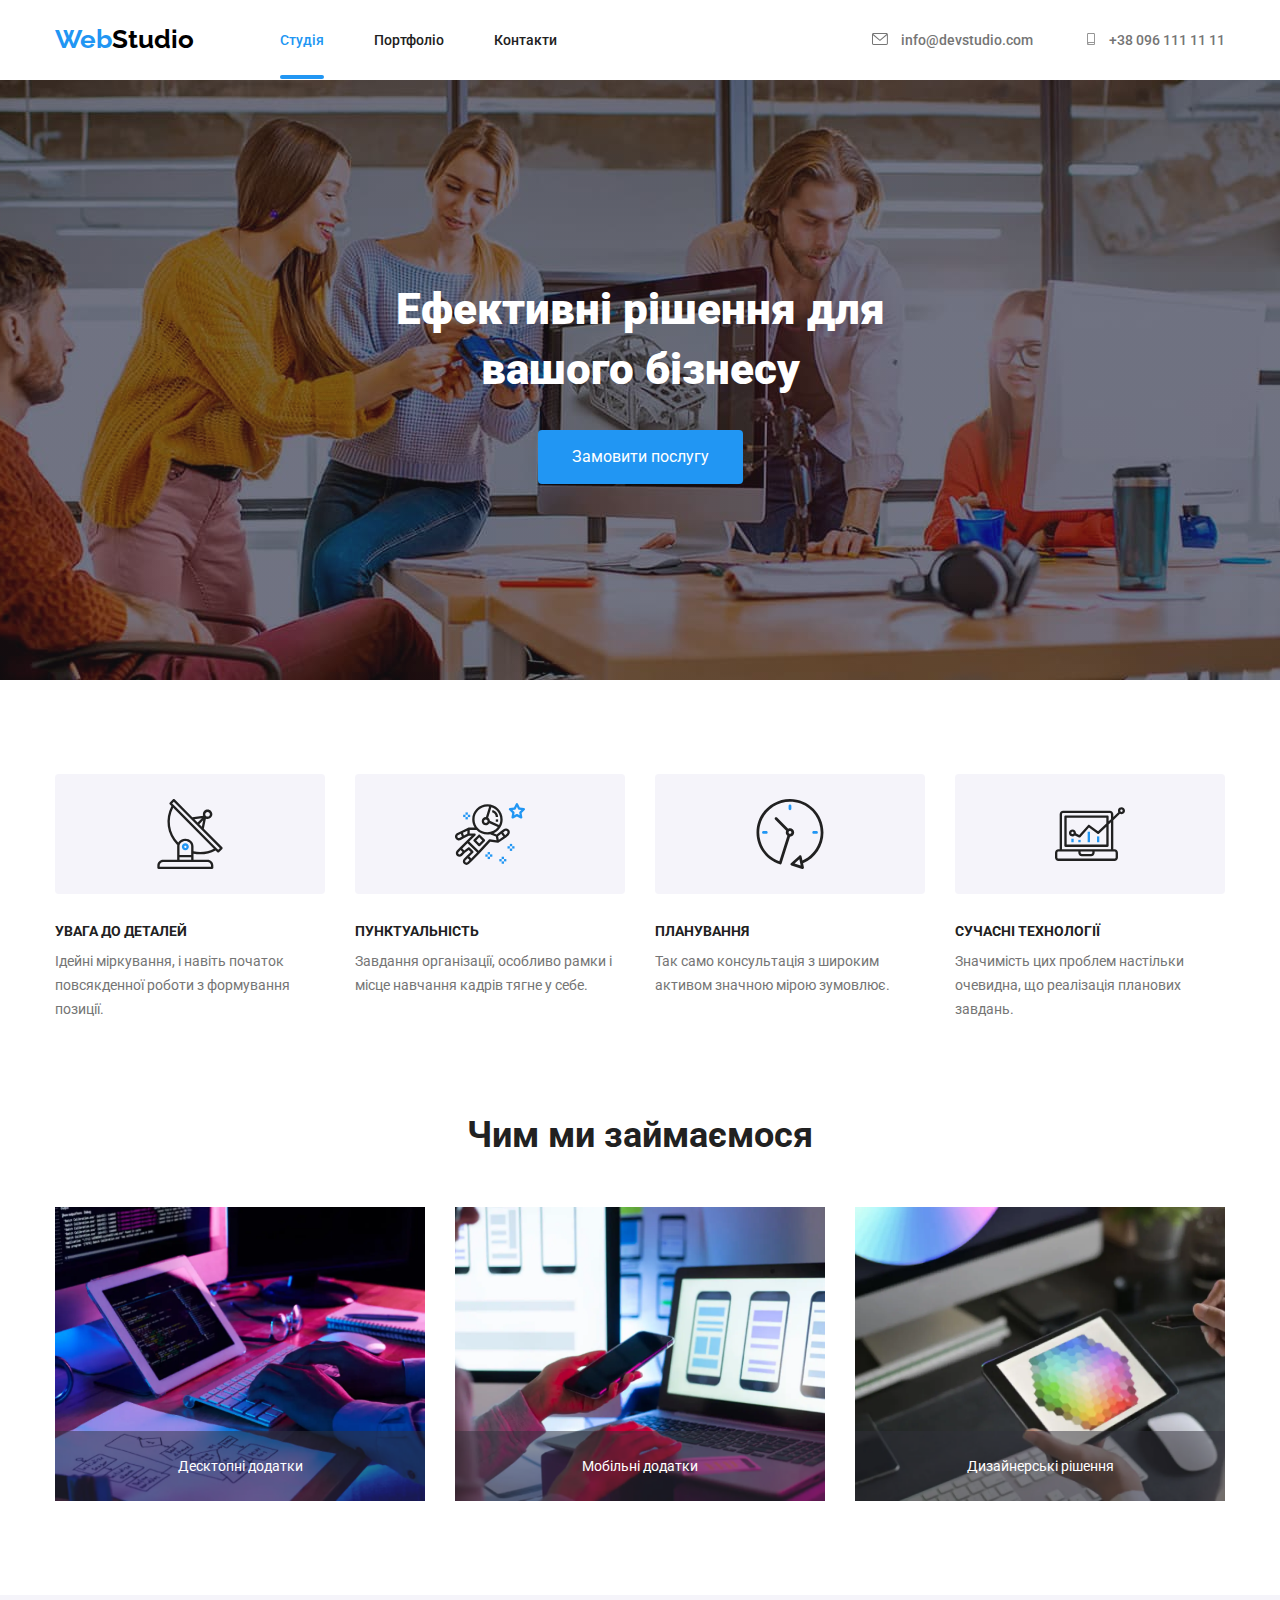
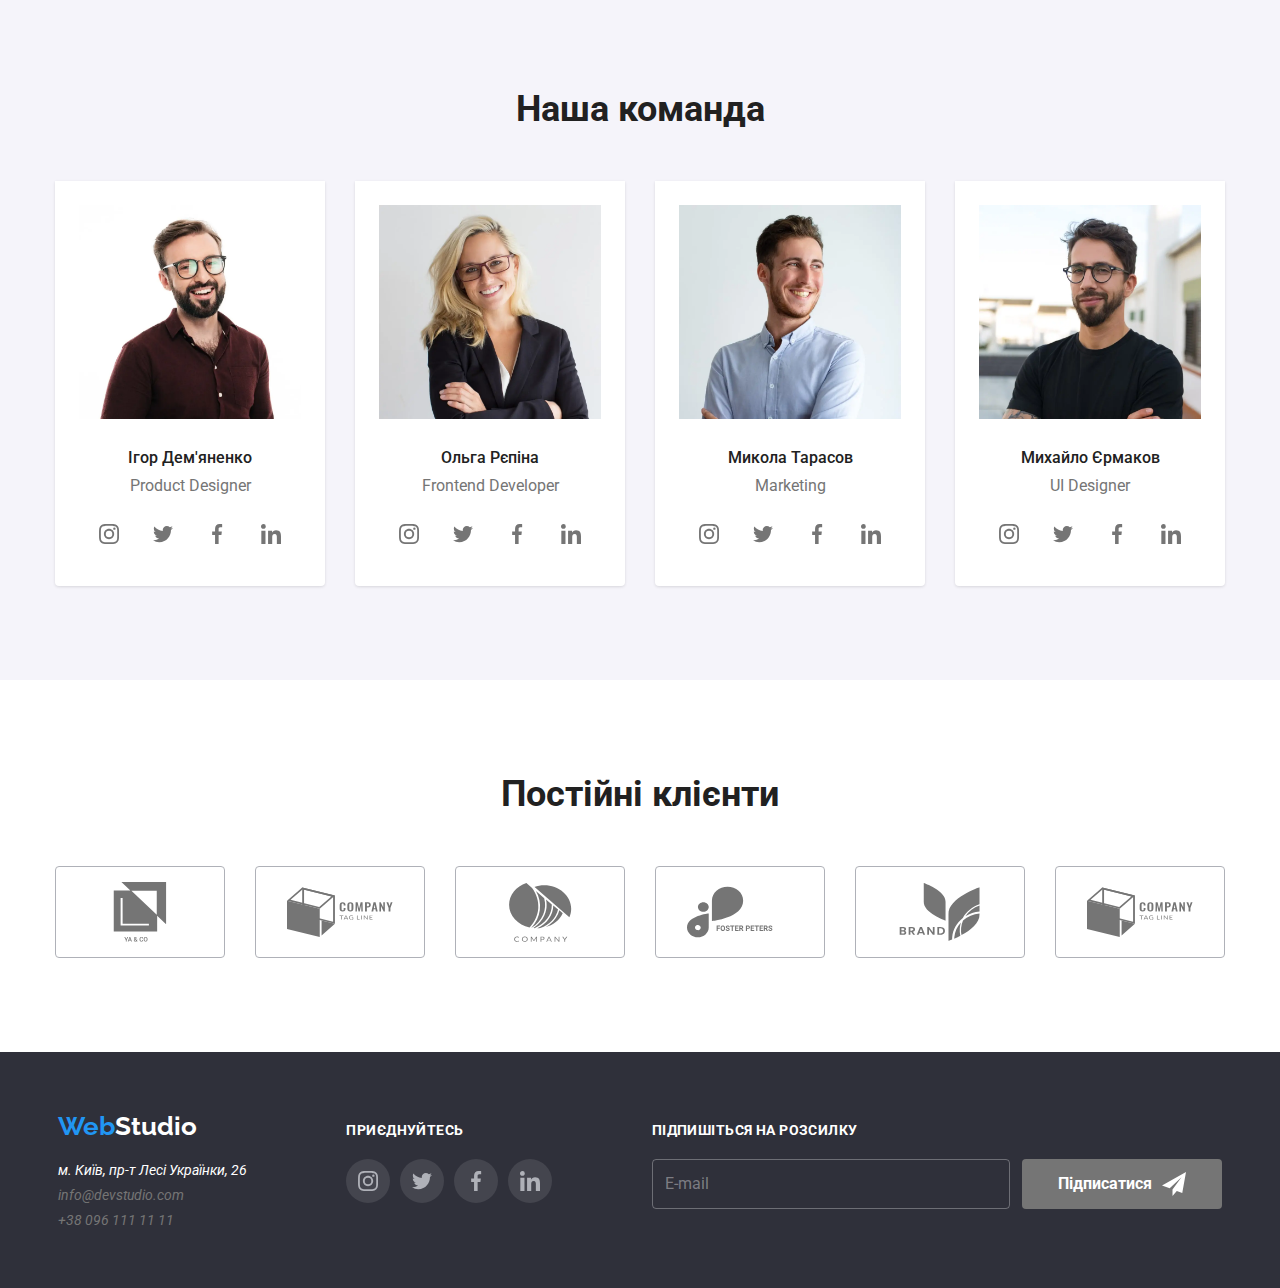
==== commit 572af764: "fix" ====
--- a/index.html
+++ b/index.html
@@ -93,20 +93,44 @@
                 <h2 class='section__title '>Чим ми займаємося</h2>
                 <ul class='work'>
                     <li class='work__item'>
-                        <div class='work__thumb'><img src="./images/work/img-1.jpg" alt="image" width='370'
-                                class='work__image'>
+                        <div class='work__thumb'>
+                            <picture>
+                                <source
+                                    srcset='./images/work/img-1@3x.webp 1100w, å./images/work/img-1@2x.webp 740w, ./images/work/img-1.webp 370w'
+                                    type='image/webp'>
+                                <source
+                                    srcset='./images/work/img-1@3x.jpg 1100w, ./images/work/img-1@2x.jpg 740w, ./images/work/img-1.jpg 370w'
+                                    type="image/jpg">
+                                <img src="./images/work/img-1.jpg" alt="image" width='370' class='work__image'>
+                            </picture>
                             <p class='work__overlay'>Десктопні додатки</p>
                         </div>
                     </li>
                     <li class='work__item'>
-                        <div class='work__thumb'><img src="./images/work/img-2.jpg" alt="image" width='370'
-                                class='work__image'>
+                        <div class='work__thumb'>
+                            <picture>
+                                <source
+                                    srcset='./images/work/img-2@3x.webp 1100w, å./images/work/img-2@2x.webp 740w, ./images/work/img-2.webp 370w'
+                                    type='image/webp'>
+                                <source
+                                    srcset='./images/work/img-2@3x.jpg 1100w, ./images/work/img-2@2x.jpg 740w, ./images/work/img-2.jpg 370w'
+                                    type="image/jpg">
+                                <img src="./images/work/img-2.jpg" alt="image" width='370' class='work__image'>
+                            </picture>
                             <p class='work__overlay'>Мобільні додатки</p>
                         </div>
                     </li>
                     <li class='work__item'>
-                        <div class='work__thumb'><img src="./images/work/img-3.jpg" alt="image" width='370'
-                                class='work__image'>
+                        <div class='work__thumb'>
+                            <picture>
+                                <source
+                                    srcset='./images/work/img-3@3x.webp 1100w, å./images/work/img-3@2x.webp 740w, ./images/work/img-3.webp 740w'
+                                    type='image/webp'>
+                                <source
+                                    srcset='./images/work/img-3@3x.jpg 1100w, ./images/work/img-3@2x.jpg 740w, ./images/work/img-3.jpg 740w'
+                                    type="image/jpg">
+                                <img src="./images/work/img-3.jpg" alt="image" width='370' class='work__image'>
+                            </picture>
                             <p class='work__overlay'>Дизайнерські рішення</p>
                         </div>
                     </li>
@@ -118,7 +142,29 @@
                 <h2 class='section__title'>Наша команда</h2>
                 <ul class='team'>
                     <li class='team__item'>
-                        <img src="./images/team/tablet/product-designer-708@2x.jpg" alt="personal" class='team__img'>
+                        <picture>
+                            <source
+                                srcset='./images/team/desktop/product-designer-810@3x.webp 810w ,./images/team/desktop/product-designer-540@2x.webp 540w, ./images/team/desktop/product-designer-210@1x.webp 210w'
+                                type="image/webp" media="(min-width: 1200px)">
+                            <source
+                                srcset='./images/team/tablet/product-designer-1062@3x.webp 1062w ,./images/team/tablet/product-designer-708@2x.webp 708w, ./images/team/tablet/product-designer-354@1x.webp 354w'
+                                type='image/webp' media='(min-width: 768px)'>
+                            <source
+                                srcset='./images/team/mobile/product-designer-1350@3x.webp 1350w ,./images/team/mobile/product-designer-900@2x.webp 900w, ./images/team/mobile/product-designer-450@1x.webp 450w'
+                                type='image/webp' media='(min-width: 768px)'>
+                            <source
+                                srcset='./images/team/desktop/product-designer-810@3x.webp 810w ,./images/team/desktop/product-designer-540@2x.webp 540w, ./images/team/desktop/product-designer-210@1x.webp 210w'
+                                type="image/jpg" media="(min-width: 1200px)">
+                            <source
+                                srcset='./images/team/tablet/product-designer-1062@3x.jpg 1062w ,./images/team/tablet/product-designer-708@2x.jpg 708w, ./images/team/tablet/product-designer-354@1x.jpg 354w'
+                                type='image/jpg' media='(min-width: 768px)'>
+                            <source
+                                srcset='./images/team/mobile/product-designer-1350@3x.jpg 1350w ,./images/team/mobile/product-designer-900@2x.jpg 900w, ./images/team/mobile/product-designer-450@1x.jpg 450w'
+                                type='image/jpg' media='(min-width: 768px)'>
+                            <img src="./images/team/tablet/product-designer-708@2x.jpg"
+                                sizes='(min-width: 1200px) 25vw, (min-width: 768px) 50vh, (min-width: 767px) 100vw, 100vw'
+                                alt="personal" class='team__img'>
+                        </picture>
                         <div class='team__meta'>
                             <h3 class='team__name'>Ігор Дем'яненко</h3>
                             <p class='team__description'>Product Designer</p>
@@ -157,7 +203,29 @@
                         </div>
                     </li>
                     <li class='team__item'>
-                        <img src="./images/team/tablet/frontend-developer-708@2x.jpg" alt="personal" class='team__img'>
+                        <picture>
+                            <source
+                                srcset='./images/team/desktop/frontend-developer-810@3x.webp 810w ,./images/team/desktop/frontend-developer-540@2x.webp 540w, ./images/team/desktop/frontend-developer-210@1x.webp 210w'
+                                type="image/webp" media="(min-width: 1200px)">
+                            <source
+                                srcset='./images/team/tablet/frontend-developer-1062@3x.webp 1062w ,./images/team/tablet/frontend-developer-708@2x.webp 708w, ./images/team/tablet/frontend-developer-354@1x.webp 354w'
+                                type='image/webp' media='(min-width: 768px)'>
+                            <source
+                                srcset='./images/team/mobile/frontend-developer-1350@3x.webp 1350w ,./images/team/mobile/frontend-developer-900@2x.webp 900w, ./images/team/mobile/frontend-developer-450@1x.webp 450w'
+                                type='image/webp' media='(min-width: 768px)'>
+                            <source
+                                srcset='./images/team/desktop/frontend-developer-810@3x.webp 810w ,./images/team/desktop/frontend-developer-540@2x.webp 540w, ./images/team/desktop/frontend-developer-210@1x.webp 210w'
+                                type="image/jpg" media="(min-width: 1200px)">
+                            <source
+                                srcset='./images/team/tablet/frontend-developer-1062@3x.jpg 1062w ,./images/team/tablet/frontend-developer-708@2x.jpg 708w, ./images/team/tablet/frontend-developer-354@1x.jpg 354w'
+                                type='image/jpg' media='(min-width: 768px)'>
+                            <source
+                                srcset='./images/team/mobile/frontend-developer-1350@3x.jpg 1350w ,./images/team/mobile/frontend-developer-900@2x.jpg 900w, ./images/team/mobile/frontend-developer-450@1x.jpg 450w'
+                                type='image/jpg' media='(min-width: 768px)'>
+                            <img src="./images/team/tablet/frontend-developer-708@2x.jpg"
+                                sizes='(min-width: 1200px) 25vw, (min-width: 768px) 50vh, (min-width: 767px) 100vw, 100vw'
+                                alt="personal" class='team__img'>
+                        </picture>
                         <div class='team__meta'>
                             <h3 class='team__name'>Ольга Рєпіна</h3>
                             <p class='team__description'>Frontend Developer</p>
@@ -196,7 +264,29 @@
                         </div>
                     </li>
                     <li class='team__item'>
-                        <img src="./images/team/tablet/marketing-708@2x.jpg" alt="personal" class='team__img'>
+                        <picture>
+                            <source
+                                srcset='./images/team/desktop/marketing-810@3x.webp 810w ,./images/team/desktop/marketing-540@2x.webp 540w, ./images/team/desktop/marketing-210@1x.webp 210w'
+                                type="image/webp" media="(min-width: 1200px)">
+                            <source
+                                srcset='./images/team/tablet/marketing-1062@3x.webp 1062w ,./images/team/tablet/marketing-708@2x.webp 708w, ./images/team/tablet/marketing-354@1x.webp 354w'
+                                type='image/webp' media='(min-width: 768px)'>
+                            <source
+                                srcset='./images/team/mobile/marketing-1350@3x.webp 1350w ,./images/team/mobile/marketing-900@2x.webp 900w, ./images/team/mobile/marketing-450@1x.webp 450w'
+                                type='image/webp' media='(min-width: 768px)'>
+                            <source
+                                srcset='./images/team/desktop/marketing-810@3x.webp 810w ,./images/team/desktop/marketing-540@2x.webp 540w, ./images/team/desktop/marketing-210@1x.webp 210w'
+                                type="image/jpg" media="(min-width: 1200px)">
+                            <source
+                                srcset='./images/team/tablet/marketing-1062@3x.jpg 1062w ,./images/team/tablet/marketing-708@2x.jpg 708w, ./images/team/tablet/marketing-354@1x.jpg 354w'
+                                type='image/jpg' media='(min-width: 768px)'>
+                            <source
+                                srcset='./images/team/mobile/marketing-1350@3x.jpg 1350w ,./images/team/mobile/marketing-900@2x.jpg 900w, ./images/team/mobile/marketing-450@1x.jpg 450w'
+                                type='image/jpg' media='(min-width: 768px)'>
+                            <img src="./images/team/tablet/marketing-708@2x.jpg"
+                                sizes='(min-width: 1200px) 25vw, (min-width: 768px) 50vh, (min-width: 767px) 100vw, 100vw'
+                                alt="personal" class='team__img'>
+                        </picture>
                         <div class='team__meta'>
                             <h3 class='team__name'>Микола Тарасов</h3>
                             <p class='team__description'>Marketing</p>
@@ -235,7 +325,29 @@
                         </div>
                     </li>
                     <li class='team__item'>
-                        <img src="./images/team/tablet/ui-designer-708@2x.jpg" alt="personal" class='team__img'>
+                        <picture>
+                            <source
+                                srcset='./images/team/desktop/ui-designer-810@3x.webp 810w ,./images/team/desktop/ui-designer-540@2x.webp 540w, ./images/team/desktop/ui-designer-210@1x.webp 210w'
+                                type="image/webp" media="(min-width: 1200px)">
+                            <source
+                                srcset='./images/team/tablet/ui-designer-1062@3x.webp 1062w ,./images/team/tablet/ui-designer-708@2x.webp 708w, ./images/team/tablet/ui-designer-354@1x.webp 354w'
+                                type='image/webp' media='(min-width: 768px)'>
+                            <source
+                                srcset='./images/team/mobile/ui-designer-1350@3x.webp 1350w ,./images/team/mobile/ui-designer-900@2x.webp 900w, ./images/team/mobile/ui-designer-450@1x.webp 450w'
+                                type='image/webp' media='(min-width: 768px)'>
+                            <source
+                                srcset='./images/team/desktop/ui-designer-810@3x.webp 810w ,./images/team/desktop/ui-designer-540@2x.webp 540w, ./images/team/desktop/ui-designer-210@1x.webp 210w'
+                                type="image/jpg" media="(min-width: 1200px)">
+                            <source
+                                srcset='./images/team/tablet/ui-designer-1062@3x.jpg 1062w ,./images/team/tablet/ui-designer-708@2x.jpg 708w, ./images/team/tablet/ui-designer-354@1x.jpg 354w'
+                                type='image/jpg' media='(min-width: 768px)'>
+                            <source
+                                srcset='./images/team/mobile/ui-designer-1350@3x.jpg 1350w ,./images/team/mobile/ui-designer-900@2x.jpg 900w, ./images/team/mobile/ui-designer-450@1x.jpg 450w'
+                                type='image/jpg' media='(min-width: 768px)'>
+                            <img src="./images/team/tablet/ui-designer-708@2x.jpg"
+                                sizes='(min-width: 1200px) 25vw, (min-width: 768px) 50vh, (min-width: 767px) 100vw, 100vw'
+                                alt="personal" class='team__img'>
+                        </picture>
                         <div class='team__meta'>
                             <h3 class='team__name'>Михайло Єрмаков</h3>
                             <p class='team__description'>UI Designer</p>
--- a/css/main.min.css
+++ b/css/main.min.css
@@ -1 +1 @@
-body{font-family:"Roboto",sans-serif;font-size:14px;background-color:#fff;color:#757575}@media screen and (min-width: 768px){body{padding-top:80px}}h1,h2,h3,h4,h5,h5,p{margin:0;padding:0}ul{list-style:none;margin:0;padding:0}img{display:block;max-width:100%;height:auto}a{text-decoration:none}ul{list-style:none}@media screen and (max-width: 1199px){.section{padding:60px 0}}@media screen and (min-width: 1200px){.section{padding:94px 0}}.section--no-padding-top{padding-top:0}.section--alternative-color{background-color:#f5f4fa}.section--only-desktop{display:none}@media screen and (min-width: 1200px){.section--only-desktop{display:block}}.container,.container__flex,.page-header__container{margin:0 auto;padding:0 15px}@media screen and (max-width: 767px){.container,.container__flex,.page-header__container{max-width:480px}}@media screen and (min-width: 768px)and (max-width: 1199px){.container,.container__flex,.page-header__container{width:738px}}@media screen and (min-width: 1200px){.container,.container__flex,.page-header__container{width:1200px}}@media screen and (max-width: 767px){.page-header__container{height:60px}}@media screen and (min-width: 768px){.page-header__container{height:80px}}.container__flex{display:-webkit-box;display:-ms-flexbox;display:flex;-webkit-box-align:baseline;-ms-flex-align:baseline;align-items:baseline;-ms-flex-pack:distribute;justify-content:space-around;-ms-flex-wrap:wrap;flex-wrap:wrap;gap:60px}@media screen and (max-width: 767px){.container__flex{position:relative}}@media screen and (min-width: 1200px){.container__flex{gap:93px}}.visually-hidden{position:absolute;white-space:nowrap;width:1px;height:1px;overflow:hidden;border:0;padding:0;clip:rect(0 0 0 0);-webkit-clip-path:inset(50%);clip-path:inset(50%);margin:-1px}.logo,.page-footer__logo{font-family:"Raleway",sans-serif;font-optical-sizing:auto;font-weight:700;font-size:26px;line-height:1.15;color:#000}.logo--accent{color:#2196f3}.page-footer__logo{display:inline-block;color:#fff;margin-bottom:20px;margin-left:auto}.page-header{background-color:#fff}@media screen and (min-width: 1200px){.page-header{position:fixed;width:100%;top:0;z-index:1}}.nav{display:-webkit-box;display:-ms-flexbox;display:flex;-webkit-box-pack:justify;-ms-flex-pack:justify;justify-content:space-between;-webkit-box-align:center;-ms-flex-align:center;align-items:center;height:100%;width:100%;align-items:center}@media screen and (max-width: 767px){.nav{padding:10px 15px}}.nav__menu{display:-webkit-box;display:-ms-flexbox;display:flex;-webkit-box-align:center;-ms-flex-align:center;align-items:center}@media screen and (max-width: 767px){.nav__menu{position:fixed;top:0;left:0;display:-webkit-box;display:-ms-flexbox;display:flex;-webkit-box-orient:vertical;-webkit-box-direction:normal;-ms-flex-direction:column;flex-direction:column;-webkit-box-align:start;-ms-flex-align:start;align-items:flex-start;-webkit-box-pack:justify;-ms-flex-pack:justify;justify-content:space-between;width:100%;height:100vh;padding:48px 40px;overflow-y:hidden;opacity:0;background-color:#fff;-webkit-transform:translateX(100%);transform:translateX(100%);-webkit-transition:opacity 500ms ease,background-color 500ms ease,-webkit-transform 500ms ease;transition:opacity 500ms ease,background-color 500ms ease,-webkit-transform 500ms ease;transition:transform 500ms ease,opacity 500ms ease,background-color 500ms ease;transition:transform 500ms ease,opacity 500ms ease,background-color 500ms ease,-webkit-transform 500ms ease}.nav__menu.is-open{z-index:1;opacity:1;-webkit-transform:translateY(0);transform:translateY(0)}}@media screen and (min-width: 1200px){.nav__menu{-webkit-box-pack:justify;-ms-flex-pack:justify;justify-content:space-between}}@media screen and (max-width: 767px){.nav__list{margin-bottom:auto}}@media screen and (min-width: 768px)and (max-width: 1199px){.nav__list{margin-right:96px;display:-webkit-box;display:-ms-flexbox;display:flex;gap:50px}}@media screen and (min-width: 1200px){.nav__list{display:-webkit-box;display:-ms-flexbox;display:flex;gap:50px;margin-right:315px}}@media screen and (max-width: 767px){.nav__item:not(:last-child){margin-bottom:36px}}.nav__link{color:#212121;font-weight:500;line-height:1.14;-webkit-transition:color 250ms ease;transition:color 250ms ease}.nav__link:hover,.nav__link:focus{color:#2196f3}@media screen and (min-width: 768px){.nav__link.current{position:relative;color:#2196f3}.nav__link.current::after{content:"";position:absolute;bottom:-31px;left:0;width:100%;height:4px;background-color:#2196f3;border-radius:2px}}@media screen and (max-width: 767px){.nav__link{font-size:40px;line-height:1.175}}@media screen and (max-width: 767px){.contact{display:-webkit-box;display:-ms-flexbox;display:flex;-webkit-box-orient:vertical;-webkit-box-direction:reverse;-ms-flex-direction:column-reverse;flex-direction:column-reverse;gap:32px;margin-bottom:64px}}@media screen and (min-width: 1200px){.contact{display:-webkit-box;display:-ms-flexbox;display:flex;gap:50px;margin-left:auto}}@media screen and (min-width: 768px)and (max-width: 1199px){.contact__item:not(:last-child){margin-bottom:10px}}.contact__link{color:#757575;line-height:1.14;font-weight:500;-webkit-transition:color 250ms ease;transition:color 250ms ease}.contact__link:hover,.contact__link:focus{color:#2196f3}@media screen and (max-width: 767px){.contact__link{font-size:24px}.contact__link--accent-color{color:#2196f3}}@media screen and (min-width: 768px)and (max-width: 1199px){.contact__link{font-size:12px}}.contact__icon{fill:currentColor;margin-right:8px}@media screen and (max-width: 767px){.contact__icon{display:none}}@media screen and (min-width: 1200px){.contact__icon{margin-right:10px}}.social-list{display:-webkit-box;display:-ms-flexbox;display:flex;gap:20px}@media screen and (min-width: 768px){.social-list{display:none}}.social-list__link{font-size:18px;font-weight:500;line-height:1.222;color:#2196f3}.menu-button{width:40px;height:40px;display:-webkit-inline-box;display:-ms-inline-flexbox;display:inline-flex;border:rgba(0,0,0,0);background-color:rgba(0,0,0,0);z-index:2;-webkit-perspective:600px;perspective:600px}@media screen and (min-width: 768px){.menu-button{display:none}}.menu-button.is-open{position:fixed;top:10px;right:15px}.menu-button__icon-set{-webkit-transform-style:preserve-3d;transform-style:preserve-3d;-webkit-transition:-webkit-transform 300ms ease;transition:-webkit-transform 300ms ease;transition:transform 300ms ease;transition:transform 300ms ease, -webkit-transform 300ms ease}.menu-button.is-open .menu-button__icon-set{-webkit-transform:rotateY(180deg);transform:rotateY(180deg)}.menu-button__icon-cross{opacity:0}.menu-button.is-open .menu-button__icon-cross{opacity:1}.menu-button.is-open .menu-button__icon-menu{opacity:0}.main-section__title{margin-bottom:30px;font-weight:900;color:#fff}@media screen and (max-width: 1199px){.main-section__title{font-size:26px;line-height:1.615}}@media screen and (min-width: 1200px){.main-section__title{font-size:44px;line-height:1.36}}.section__title{margin-bottom:50px;color:#212121;font-weight:700;font-size:36px;line-height:1.16;text-align:center}.features__title{margin-bottom:10px;font-size:14px;color:#212121;font-weight:700;line-height:1.14}@media screen and (max-width: 767px){.features__title{text-align:center}}.page-footer__title{display:block;margin-bottom:20px;font-size:14px;font-weight:700;line-height:1.14;letter-spacing:.03em;text-transform:uppercase;color:#fff}.modal__title{display:block;text-align:center;margin-bottom:12px;font-weight:700;font-size:20px;line-height:1.17;color:#212121}@media screen and (max-width: 1199px){.modal__title{font-size:20px;line-height:1.5}}.card__title{font-size:18px;text-align:start;margin-bottom:10px}.main-section{max-width:1600px;margin:0 auto;height:400px;padding:118px 0px;background-color:#c4c4c4;background-position:center;background-repeat:no-repeat;background-size:cover;text-align:center}@media screen and (max-width: 767px){.main-section{background-image:-webkit-gradient(linear, left top, left bottom, from(rgba(47, 48, 58, 0.2509803922)), to(rgba(47, 48, 58, 0.2509803922))),image-set(url(../images/main/mobail-bgd@2x.jpg) 2x, url(../images/main/mobail-bgd.jpg) 1x);background-image:linear-gradient(to bottom, rgba(47, 48, 58, 0.2509803922), rgba(47, 48, 58, 0.2509803922)),-webkit-image-set(url(../images/main/mobail-bgd@2x.jpg) 2x, url(../images/main/mobail-bgd.jpg) 1x);background-image:linear-gradient(to bottom, rgba(47, 48, 58, 0.2509803922), rgba(47, 48, 58, 0.2509803922)),image-set(url(../images/main/mobail-bgd@2x.jpg) 2x, url(../images/main/mobail-bgd.jpg) 1x)}}@media screen and (min-width: 767px){.main-section{background-image:-webkit-gradient(linear, left top, left bottom, from(rgba(47, 48, 58, 0.2509803922)), to(rgba(47, 48, 58, 0.2509803922))),image-set(url(../images/main/tablet-bgd@2x.jpg) 2x, url(../images/main/tablet-bgd.jpg) 1x);background-image:linear-gradient(to bottom, rgba(47, 48, 58, 0.2509803922), rgba(47, 48, 58, 0.2509803922)),-webkit-image-set(url(../images/main/tablet-bgd@2x.jpg) 2x, url(../images/main/tablet-bgd.jpg) 1x);background-image:linear-gradient(to bottom, rgba(47, 48, 58, 0.2509803922), rgba(47, 48, 58, 0.2509803922)),image-set(url(../images/main/tablet-bgd@2x.jpg) 2x, url(../images/main/tablet-bgd.jpg) 1x)}}@media screen and (min-width: 767px)and (min-width: 1200px){.main-section{height:600px;padding:200px 0px;background-image:-webkit-gradient(linear, left top, left bottom, from(rgba(47, 48, 58, 0.2509803922)), to(rgba(47, 48, 58, 0.2509803922))),image-set(url(../images/main/desktop-bgd@2x.jpg) 2x, url(../images/main/desktop-bgd.jpg) 1x);background-image:linear-gradient(to bottom, rgba(47, 48, 58, 0.2509803922), rgba(47, 48, 58, 0.2509803922)),-webkit-image-set(url(../images/main/desktop-bgd@2x.jpg) 2x, url(../images/main/desktop-bgd.jpg) 1x);background-image:linear-gradient(to bottom, rgba(47, 48, 58, 0.2509803922), rgba(47, 48, 58, 0.2509803922)),image-set(url(../images/main/desktop-bgd@2x.jpg) 2x, url(../images/main/desktop-bgd.jpg) 1x)}}.main-section__button{padding:10px 32px;border-radius:4px;font-size:16px;line-height:1.87;border-color:rgba(0,0,0,0);background-color:#2196f3;color:#fff;-webkit-transform:scale(1);transform:scale(1);-webkit-transition:background-color 200ms ease,-webkit-transform 250ms ease;transition:background-color 200ms ease,-webkit-transform 250ms ease;transition:background-color 200ms ease,transform 250ms ease;transition:background-color 200ms ease,transform 250ms ease,-webkit-transform 250ms ease}.main-section__button:hover,.main-section__button:focus{-webkit-transform:scale(1.07);transform:scale(1.07);cursor:pointer;background-color:#0089f9}.main-section__button:active{background-color:#757575}.form-button{display:-webkit-inline-box;display:-ms-inline-flexbox;display:inline-flex;-webkit-box-pack:center;-ms-flex-pack:center;justify-content:center;-webkit-box-align:center;-ms-flex-align:center;align-items:center;gap:10px;padding:10px 28px;min-width:200px;border-radius:4px;border-color:rgba(0,0,0,0);background-color:#2196f3;color:#fff;font-size:16px;font-weight:700;line-height:1.875;-webkit-transition:background-color 250ms ease,-webkit-transform 250ms ease;transition:background-color 250ms ease,-webkit-transform 250ms ease;transition:transform 250ms ease,background-color 250ms ease;transition:transform 250ms ease,background-color 250ms ease,-webkit-transform 250ms ease}.form-button:hover,.form-button:focus{-webkit-transform:scale(1.05);transform:scale(1.05);cursor:pointer;background-color:#0089f9}.form-send__input:-moz-placeholder-shown+.form-button{background-color:#757575}.form-send__input:-ms-input-placeholder+.form-button{background-color:#757575}.form-send__input:placeholder-shown+.form-button{background-color:#757575}.main-form__form-button{display:block;margin:0 auto}.button-close{position:absolute;top:8px;right:8px;width:30px;height:30px;border-radius:50%;border:1px solid rgba(0,0,0,.062745098);background-color:rgba(0,0,0,0)}.button-close:hover{border-color:#2196f3;color:#2196f3}.filter__btn{padding:6px 22px;border-radius:4px;text-align:center;background-color:#f5f4fa;border-color:rgba(0,0,0,0);-webkit-transition:color 250ms ease,background-color 250ms ease;transition:color 250ms ease,background-color 250ms ease}.filter__btn:hover,.filter__btn:focus{background-color:#2196f3;color:#fff}.main-form__field{position:relative;margin-bottom:10px}.main-form__field:nth-child(4){margin-bottom:20px}.main-form__label{margin-bottom:4px;font-size:12px}.main-form__label--checkbox{display:-webkit-box;display:-ms-flexbox;display:flex;-webkit-box-align:center;-ms-flex-align:center;align-items:center;justify-self:center;margin-left:10px;font-size:14px;line-height:1.75}@media screen and (max-width: 1199px){.main-form__label--checkbox{margin-left:10px;font-size:12px;line-height:1.16}}.main-form__icon{position:absolute;top:50%;left:12px;-webkit-transition:fill 250ms ease;transition:fill 250ms ease}.main-form__input:focus+.main-form__icon{fill:#2196f3}.main-form__checkbox{position:absolute;width:1px;height:1px;overflow:hidden;white-space:nowrap;clip:rect(0 0 0 0);-webkit-clip-path:inset(50%);clip-path:inset(50%);margin:-1px}.main-form__icon-checkbox{border:2px solid #212121;border-radius:2px;margin-right:8px;fill:rgba(0,0,0,0);-webkit-transition:background-color 250ms ease,color 250ms ease;transition:background-color 250ms ease,color 250ms ease}.main-form__checkbox:checked+.main-form__icon-checkbox{border-color:rgba(0,0,0,0);background-color:#2196f3;fill:#fff}.main-form__field--checkbox{margin-bottom:30px}.main-form__input{margin-top:4px;width:100%;height:40px;padding:15px 16px 15px 42px;border:1px solid rgba(33,33,33,.1254901961);border-radius:4px;font-size:16px;-webkit-transition:border-color 250ms ease;transition:border-color 250ms ease}.main-form__input:hover,.main-form__input:focus{border-color:#2196f3}.main-form__textarea{width:100%;height:120px;padding:12px;resize:none}.main-form__user-agree{margin-left:5px;color:#2196f3;text-decoration:underline}@media screen and (min-width: 768px){.features{display:-webkit-box;display:-ms-flexbox;display:flex;-ms-flex-wrap:wrap;flex-wrap:wrap;gap:30px}}.features__item{margin-bottom:30px}@media screen and (max-width: 767px){.features__item{max-width:450px}.features__item:last-child{margin-bottom:0}}@media screen and (min-width: 768px)and (max-width: 1199px){.features__item{-ms-flex-preferred-size:calc((100% - 30px)/2);flex-basis:calc((100% - 30px)/2)}.features__item:nth-child(-n+2){margin-bottom:0}}@media screen and (min-width: 1200px){.features__item{margin-bottom:0;-ms-flex-preferred-size:calc((100% - 90px)/4);flex-basis:calc((100% - 90px)/4)}}.features__item::before{content:"";display:block;height:120px;width:100%;margin:0 auto;margin-bottom:30px;border-radius:4px;background-color:#f5f4fa}.features__text{line-height:1.7;font-size:14px}.features__item--antenna-icon::before{background-image:url(../images/features/antenna.svg);background-position:center;background-repeat:no-repeat}.features__item--astronaut-icon::before{background-image:url(../images/features/astronaut.svg);background-position:center;background-repeat:no-repeat}.features__item--clock-icon::before{background-image:url(../images/features/clock.svg);background-position:center;background-repeat:no-repeat}.features__item--diagram-icon::before{background-image:url(../images/features/diagram.svg);background-position:center;background-repeat:no-repeat}.work{display:-webkit-box;display:-ms-flexbox;display:flex;gap:30px}.work__thumb{position:relative;width:100%;height:100%}.work__overlay{position:absolute;bottom:0;left:0;width:100%;padding:27px 15px;text-align:center;color:#fff;background-color:rgba(47,48,58,.5019607843)}@media screen and (min-width: 768px)and (max-width: 1199px){.team{-ms-flex-wrap:wrap;flex-wrap:wrap}}@media screen and (min-width: 768px){.team{display:-webkit-box;display:-ms-flexbox;display:flex;gap:30px}}.team__item{border-radius:0 0 4px 4px;background-color:#fff;padding:24px;-webkit-box-shadow:0px 2px 1px 0px rgba(0,0,0,.2);box-shadow:0px 2px 1px 0px rgba(0,0,0,.2);-webkit-box-shadow:0px 1px 1px 0px rgba(0,0,0,.1411764706);box-shadow:0px 1px 1px 0px rgba(0,0,0,.1411764706);-webkit-box-shadow:0px 1px 3px 0px rgba(0,0,0,.1215686275);box-shadow:0px 1px 3px 0px rgba(0,0,0,.1215686275)}@media screen and (max-width: 767px){.team__item{margin-bottom:30px}}@media screen and (min-width: 768px)and (max-width: 1199px){.team__item{-ms-flex-preferred-size:calc((100% - 30px)/2);flex-basis:calc((100% - 30px)/2)}}@media screen and (min-width: 1200px){.team__item{-ms-flex-preferred-size:calc((100% - 90px)/4);flex-basis:calc((100% - 90px)/4);padding-bottom:30px}}.team__img{margin-bottom:30px}.team__meta{text-align:center;margin-bottom:16px}.team__name{margin-bottom:10px;color:#212121;font-weight:500;font-size:16px;line-height:1.175}.team__description{font-size:16px;line-height:1.175}.social-network{display:-webkit-box;display:-ms-flexbox;display:flex;gap:10px;-webkit-box-pack:center;-ms-flex-pack:center;justify-content:center}.social-network__item{width:44px;height:44px}.social-network__link,.social-network__link-second{display:-webkit-inline-box;display:-ms-inline-flexbox;display:inline-flex;-webkit-box-pack:center;-ms-flex-pack:center;justify-content:center;-webkit-box-align:center;-ms-flex-align:center;align-items:center;width:100%;height:100%;border-radius:50%;color:#757575;-webkit-transition:color 250ms ease,background-color 250ms ease;transition:color 250ms ease,background-color 250ms ease}.social-network__link:hover,.social-network__link-second:hover,.social-network__link:focus,.social-network__link-second:focus{background-color:#2196f3;color:#fff}.social-network__link-second{background-color:rgba(255,255,255,.1);color:#afb1b8}.social-network__icon{width:20px;height:20px;fill:currentColor}.client{display:-webkit-box;display:-ms-flexbox;display:flex;gap:30px}@media screen and (max-width: 1199px){.client{-ms-flex-wrap:wrap;flex-wrap:wrap}}.client__item{height:92px}@media screen and (max-width: 767px){.client__item{-ms-flex-preferred-size:calc((100% - 30px)/2);flex-basis:calc((100% - 30px)/2)}}@media screen and (min-width: 768px)and (max-width: 1199px){.client__item{-ms-flex-preferred-size:calc((100% - 60px)/3);flex-basis:calc((100% - 60px)/3)}}@media screen and (min-width: 1200px){.client__item{-ms-flex-preferred-size:calc((100% - 150px)/6);flex-basis:calc((100% - 150px)/6)}}.client__link{display:-webkit-inline-box;display:-ms-inline-flexbox;display:inline-flex;-webkit-box-align:center;-ms-flex-align:center;align-items:center;-webkit-box-pack:center;-ms-flex-pack:center;justify-content:center;width:100%;height:100%;border:1px solid #afb1b8;border-radius:4px;color:inherit;-webkit-transition:color 250ms ease,border-color 250ms ease;transition:color 250ms ease,border-color 250ms ease}.client__link:hover,.client__link:focus{color:#2196f3;border-color:#2196f3}.client__icon{width:106px;height:60px;fill:currentColor}.page-footer{padding:60px 0;background-color:#2f303a}@media screen and (max-width: 1199px){.page-footer__box{text-align:center}}.address{display:-webkit-box;display:-ms-flexbox;display:flex;-webkit-box-orient:vertical;-webkit-box-direction:normal;-ms-flex-direction:column;flex-direction:column;gap:9px}@media screen and (max-width: 1199px){.address{gap:8px}}.address__link{color:#fff;-webkit-transition:color 250ms ease;transition:color 250ms ease}.address__link.accent{text-decoration:none;color:inherit}.address__link:hover,.address__link:focus{color:#2196f3}@media screen and (min-width: 1200px){.form-send{width:570px}}@media screen and (min-width: 1200px){.form-send__field{display:-webkit-box;display:-ms-flexbox;display:flex;gap:12px;height:50px}}.form-send__input{width:100%;padding:15px 16px;border:1px solid rgba(255,255,255,.3);color:#fff;border-radius:4px;background-color:rgba(0,0,0,0);-webkit-transition:border-color 250ms ease;transition:border-color 250ms ease}.form-send__input:hover,.form-send__input:focus{border-color:#2196f3}.form-send__input::-webkit-input-placeholder{color:rgba(255,255,255,.3764705882);font-size:16px;line-height:1.25}.form-send__input::-moz-placeholder{color:rgba(255,255,255,.3764705882);font-size:16px;line-height:1.25}.form-send__input:-ms-input-placeholder{color:rgba(255,255,255,.3764705882);font-size:16px;line-height:1.25}.form-send__input::-ms-input-placeholder{color:rgba(255,255,255,.3764705882);font-size:16px;line-height:1.25}.form-send__input::placeholder{color:rgba(255,255,255,.3764705882);font-size:16px;line-height:1.25}@media screen and (max-width: 1199px){.form-send__input{margin-bottom:20px}}@media screen and (min-width: 1200px){.form-send__input{padding:11px 12px}}.form-send__icon{fill:currentColor}.modal-open{overflow-y:hidden}.backdrop{position:fixed;top:0;left:0;width:100%;height:100%;padding:94px 15px;background-color:rgba(117,117,117,.3764705882);-webkit-backdrop-filter:blur(2px);backdrop-filter:blur(2px);-webkit-transition:opacity 500ms ease,visibility 500ms ease;transition:opacity 500ms ease,visibility 500ms ease;opacity:1;visibility:visible;overflow-y:hidden;z-index:10}.backdrop.is-hidden{opacity:0;pointer-events:none;visibility:hidden}.modal{border-radius:4px;background-color:#fff}@media screen and (max-width: 1199px){.modal{margin:0 auto;position:relative;max-width:450px;padding:40px}}@media screen and (min-width: 1200px){.modal{position:absolute;top:50%;left:50%;padding:40px;width:528px;height:581px;-webkit-transform:translate(-50%, -50%) scale(1);transform:translate(-50%, -50%) scale(1);-webkit-transition:-webkit-transform 500ms ease;transition:-webkit-transform 500ms ease;transition:transform 500ms ease;transition:transform 500ms ease, -webkit-transform 500ms ease}.backdrop.is-hidden .modal{-webkit-transform:translate(-50%, -50%) scale(0);transform:translate(-50%, -50%) scale(0)}}.icon-close{fill:currentColor}.filter{display:-webkit-box;display:-ms-flexbox;display:flex;-webkit-box-pack:center;-ms-flex-pack:center;justify-content:center;gap:8px;margin-bottom:50px}.cards{display:-webkit-box;display:-ms-flexbox;display:flex;gap:30px;-ms-flex-wrap:wrap;flex-wrap:wrap}.card__item{-ms-flex-preferred-size:calc((100% - 60px)/3);flex-basis:calc((100% - 60px)/3);border:1px solid #eee;-webkit-transition:-webkit-box-shadow 300ms ease;transition:-webkit-box-shadow 300ms ease;transition:box-shadow 300ms ease;transition:box-shadow 300ms ease, -webkit-box-shadow 300ms ease}.card__item:hover,.card__item:focus{-webkit-box-shadow:0px 1px 1px rgba(0,0,0,.12),0px 4px 4px rgba(0,0,0,.06),1px 4px 6px rgba(0,0,0,.16);box-shadow:0px 1px 1px rgba(0,0,0,.12),0px 4px 4px rgba(0,0,0,.06),1px 4px 6px rgba(0,0,0,.16)}.card__thumb{position:relative;overflow:hidden}.card__overlay{position:absolute;top:0;left:0;width:100%;height:100%;padding:63px 24px;font-size:18px;line-height:1.555;color:#fff;opacity:0;-webkit-transform:translateY(100%);transform:translateY(100%);-webkit-transition:background-color 300ms ease,opacity 400ms ease,-webkit-transform 300ms ease;transition:background-color 300ms ease,opacity 400ms ease,-webkit-transform 300ms ease;transition:transform 300ms ease,background-color 300ms ease,opacity 400ms ease;transition:transform 300ms ease,background-color 300ms ease,opacity 400ms ease,-webkit-transform 300ms ease}.card__item:hover .card__overlay,.card__item:focus .card__overlay{background-color:rgba(33,150,243,.9);-webkit-transform:translateY(0);transform:translateY(0);opacity:1}.card__img{margin-bottom:20px}.card__wrap{padding:20px 24px}.card__description{font-size:16px}/*# sourceMappingURL=main.min.css.map */+body{font-family:"Roboto",sans-serif;font-size:14px;background-color:#fff;color:#757575}@media screen and (min-width: 768px){body{padding-top:80px}}h1,h2,h3,h4,h5,h5,p{margin:0;padding:0}ul{list-style:none;margin:0;padding:0}img{display:block;max-width:100%;height:auto}a{text-decoration:none}ul{list-style:none}@media screen and (max-width: 1199px){.section{padding:60px 0}}@media screen and (min-width: 1200px){.section{padding:94px 0}}.section--no-padding-top{padding-top:0}.section--alternative-color{background-color:#f5f4fa}.section--only-desktop{display:none}@media screen and (min-width: 1200px){.section--only-desktop{display:block}}.container,.container__flex,.page-header__container{margin:0 auto;padding:0 15px}@media screen and (max-width: 767px){.container,.container__flex,.page-header__container{max-width:480px}}@media screen and (min-width: 768px)and (max-width: 1199px){.container,.container__flex,.page-header__container{width:738px}}@media screen and (min-width: 1200px){.container,.container__flex,.page-header__container{width:1200px}}@media screen and (max-width: 767px){.page-header__container{height:60px}}@media screen and (min-width: 768px){.page-header__container{height:80px}}.container__flex{display:-webkit-box;display:-ms-flexbox;display:flex;-webkit-box-align:baseline;-ms-flex-align:baseline;align-items:baseline;-ms-flex-pack:distribute;justify-content:space-around;-ms-flex-wrap:wrap;flex-wrap:wrap;gap:60px}@media screen and (max-width: 767px){.container__flex{position:relative}}@media screen and (min-width: 1200px){.container__flex{gap:93px}}.visually-hidden{position:absolute;white-space:nowrap;width:1px;height:1px;overflow:hidden;border:0;padding:0;clip:rect(0 0 0 0);-webkit-clip-path:inset(50%);clip-path:inset(50%);margin:-1px}.logo,.page-footer__logo{font-family:"Raleway",sans-serif;font-optical-sizing:auto;font-weight:700;font-size:26px;line-height:1.15;color:#000}.logo--accent{color:#2196f3}.page-footer__logo{display:inline-block;color:#fff;margin-bottom:20px;margin-left:auto}.page-header{background-color:#fff}@media screen and (min-width: 1200px){.page-header{position:fixed;width:100%;top:0;z-index:1}}.nav{display:-webkit-box;display:-ms-flexbox;display:flex;-webkit-box-pack:justify;-ms-flex-pack:justify;justify-content:space-between;-webkit-box-align:center;-ms-flex-align:center;align-items:center;height:100%;width:100%;align-items:center}@media screen and (max-width: 767px){.nav{padding:10px 15px}}.nav__menu{display:-webkit-box;display:-ms-flexbox;display:flex;-webkit-box-align:center;-ms-flex-align:center;align-items:center}@media screen and (max-width: 767px){.nav__menu{position:fixed;top:0;left:0;display:-webkit-box;display:-ms-flexbox;display:flex;-webkit-box-orient:vertical;-webkit-box-direction:normal;-ms-flex-direction:column;flex-direction:column;-webkit-box-align:start;-ms-flex-align:start;align-items:flex-start;-webkit-box-pack:justify;-ms-flex-pack:justify;justify-content:space-between;width:100%;height:100vh;padding:48px 40px;overflow-y:hidden;opacity:0;background-color:#fff;-webkit-transform:translateX(100%);transform:translateX(100%);-webkit-transition:opacity 250ms ease,background-color 250ms ease,-webkit-transform 250ms ease;transition:opacity 250ms ease,background-color 250ms ease,-webkit-transform 250ms ease;transition:transform 250ms ease,opacity 250ms ease,background-color 250ms ease;transition:transform 250ms ease,opacity 250ms ease,background-color 250ms ease,-webkit-transform 250ms ease}.nav__menu.is-open{z-index:1;opacity:1;-webkit-transform:translateY(0);transform:translateY(0)}}@media screen and (min-width: 1200px){.nav__menu{-webkit-box-pack:justify;-ms-flex-pack:justify;justify-content:space-between}}@media screen and (max-width: 767px){.nav__list{margin-bottom:auto}}@media screen and (min-width: 768px)and (max-width: 1199px){.nav__list{margin-right:96px;display:-webkit-box;display:-ms-flexbox;display:flex;gap:50px}}@media screen and (min-width: 1200px){.nav__list{display:-webkit-box;display:-ms-flexbox;display:flex;gap:50px;margin-right:315px}}@media screen and (max-width: 767px){.nav__item:not(:last-child){margin-bottom:36px}}.nav__link{color:#212121;font-weight:500;line-height:1.14;-webkit-transition:color 250ms ease;transition:color 250ms ease}.nav__link:hover,.nav__link:focus{color:#2196f3}@media screen and (min-width: 768px){.nav__link.current{position:relative;color:#2196f3}.nav__link.current::after{content:"";position:absolute;bottom:-31px;left:0;width:100%;height:4px;background-color:#2196f3;border-radius:2px}}@media screen and (max-width: 767px){.nav__link{font-size:40px;line-height:1.175}}@media screen and (max-width: 767px){.contact{display:-webkit-box;display:-ms-flexbox;display:flex;-webkit-box-orient:vertical;-webkit-box-direction:reverse;-ms-flex-direction:column-reverse;flex-direction:column-reverse;gap:32px;margin-bottom:64px}}@media screen and (min-width: 1200px){.contact{display:-webkit-box;display:-ms-flexbox;display:flex;gap:50px;margin-left:auto}}@media screen and (min-width: 768px)and (max-width: 1199px){.contact__item:not(:last-child){margin-bottom:10px}}.contact__link{color:#757575;line-height:1.14;font-weight:500;-webkit-transition:color 250ms ease;transition:color 250ms ease}.contact__link:hover,.contact__link:focus{color:#2196f3}@media screen and (max-width: 767px){.contact__link{font-size:24px}.contact__link--accent-color{color:#2196f3}}@media screen and (min-width: 768px)and (max-width: 1199px){.contact__link{font-size:12px}}.contact__icon{fill:currentColor;margin-right:8px}@media screen and (max-width: 767px){.contact__icon{display:none}}@media screen and (min-width: 1200px){.contact__icon{margin-right:10px}}.social-list{display:-webkit-box;display:-ms-flexbox;display:flex;gap:20px}@media screen and (min-width: 768px){.social-list{display:none}}.social-list__link{font-size:18px;font-weight:500;line-height:1.222;color:#2196f3}.main-section__title{margin-bottom:30px;font-weight:900;color:#fff}@media screen and (max-width: 1199px){.main-section__title{font-size:26px;line-height:1.615}}@media screen and (min-width: 1200px){.main-section__title{font-size:44px;line-height:1.36}}.section__title{margin-bottom:50px;color:#212121;font-weight:700;font-size:36px;line-height:1.16;text-align:center}.features__title{margin-bottom:10px;font-size:14px;color:#212121;font-weight:700;line-height:1.14}@media screen and (max-width: 767px){.features__title{text-align:center}}.page-footer__title{display:block;margin-bottom:20px;font-size:14px;font-weight:700;line-height:1.14;letter-spacing:.03em;text-transform:uppercase;color:#fff}.modal__title{display:block;text-align:center;margin-bottom:12px;font-weight:700;font-size:20px;line-height:1.17;color:#212121}@media screen and (max-width: 1199px){.modal__title{font-size:20px;line-height:1.5}}.card__title{font-size:18px;text-align:start;margin-bottom:10px}.main-section{max-width:1600px;margin:0 auto;height:400px;padding:118px 0px;background-color:#c4c4c4;background-position:center;background-repeat:no-repeat;background-size:cover;text-align:center}@media screen and (max-width: 767px){.main-section{background-image:-webkit-gradient(linear, left top, left bottom, from(rgba(47, 48, 58, 0.2509803922)), to(rgba(47, 48, 58, 0.2509803922))),image-set(url(../images/main/mobail-bgd@2x.jpg) 2x, url(../images/main/mobail-bgd.jpg) 1x);background-image:linear-gradient(to bottom, rgba(47, 48, 58, 0.2509803922), rgba(47, 48, 58, 0.2509803922)),-webkit-image-set(url(../images/main/mobail-bgd@2x.jpg) 2x, url(../images/main/mobail-bgd.jpg) 1x);background-image:linear-gradient(to bottom, rgba(47, 48, 58, 0.2509803922), rgba(47, 48, 58, 0.2509803922)),image-set(url(../images/main/mobail-bgd@2x.jpg) 2x, url(../images/main/mobail-bgd.jpg) 1x)}}@media screen and (min-width: 767px){.main-section{background-image:-webkit-gradient(linear, left top, left bottom, from(rgba(47, 48, 58, 0.2509803922)), to(rgba(47, 48, 58, 0.2509803922))),image-set(url(../images/main/tablet-bgd@2x.jpg) 2x, url(../images/main/tablet-bgd.jpg) 1x);background-image:linear-gradient(to bottom, rgba(47, 48, 58, 0.2509803922), rgba(47, 48, 58, 0.2509803922)),-webkit-image-set(url(../images/main/tablet-bgd@2x.jpg) 2x, url(../images/main/tablet-bgd.jpg) 1x);background-image:linear-gradient(to bottom, rgba(47, 48, 58, 0.2509803922), rgba(47, 48, 58, 0.2509803922)),image-set(url(../images/main/tablet-bgd@2x.jpg) 2x, url(../images/main/tablet-bgd.jpg) 1x)}}@media screen and (min-width: 767px)and (min-width: 1200px){.main-section{height:600px;padding:200px 0px;background-image:-webkit-gradient(linear, left top, left bottom, from(rgba(47, 48, 58, 0.2509803922)), to(rgba(47, 48, 58, 0.2509803922))),image-set(url(../images/main/desktop-bgd@2x.jpg) 2x, url(../images/main/desktop-bgd.jpg) 1x);background-image:linear-gradient(to bottom, rgba(47, 48, 58, 0.2509803922), rgba(47, 48, 58, 0.2509803922)),-webkit-image-set(url(../images/main/desktop-bgd@2x.jpg) 2x, url(../images/main/desktop-bgd.jpg) 1x);background-image:linear-gradient(to bottom, rgba(47, 48, 58, 0.2509803922), rgba(47, 48, 58, 0.2509803922)),image-set(url(../images/main/desktop-bgd@2x.jpg) 2x, url(../images/main/desktop-bgd.jpg) 1x)}}.menu-button{width:40px;height:40px;display:-webkit-inline-box;display:-ms-inline-flexbox;display:inline-flex;border:rgba(0,0,0,0);background-color:rgba(0,0,0,0);z-index:2;-webkit-perspective:600px;perspective:600px}@media screen and (min-width: 768px){.menu-button{display:none}}.menu-button.is-open{position:fixed;top:10px;right:15px}.menu-button__icon-set{-webkit-transform-style:preserve-3d;transform-style:preserve-3d;-webkit-transition:-webkit-transform 300ms ease;transition:-webkit-transform 300ms ease;transition:transform 300ms ease;transition:transform 300ms ease, -webkit-transform 300ms ease}.menu-button.is-open .menu-button__icon-set{-webkit-transform:rotateY(180deg);transform:rotateY(180deg)}.menu-button__icon-cross{opacity:0}.menu-button.is-open .menu-button__icon-cross{opacity:1}.menu-button.is-open .menu-button__icon-menu{opacity:0}.main-section__button{padding:10px 32px;border-radius:4px;font-size:16px;line-height:1.87;border-color:rgba(0,0,0,0);background-color:#2196f3;color:#fff;-webkit-transform:scale(1);transform:scale(1);-webkit-transition:background-color 200ms ease,-webkit-transform 250ms ease;transition:background-color 200ms ease,-webkit-transform 250ms ease;transition:background-color 200ms ease,transform 250ms ease;transition:background-color 200ms ease,transform 250ms ease,-webkit-transform 250ms ease}.main-section__button:hover,.main-section__button:focus{-webkit-transform:scale(1.07);transform:scale(1.07);cursor:pointer;background-color:#0089f9}.main-section__button:active{background-color:#757575}.form-button{display:-webkit-inline-box;display:-ms-inline-flexbox;display:inline-flex;-webkit-box-pack:center;-ms-flex-pack:center;justify-content:center;-webkit-box-align:center;-ms-flex-align:center;align-items:center;gap:10px;padding:10px 28px;min-width:200px;border-radius:4px;border-color:rgba(0,0,0,0);background-color:#2196f3;color:#fff;font-size:16px;font-weight:700;line-height:1.875;-webkit-transition:background-color 250ms ease,-webkit-transform 250ms ease;transition:background-color 250ms ease,-webkit-transform 250ms ease;transition:transform 250ms ease,background-color 250ms ease;transition:transform 250ms ease,background-color 250ms ease,-webkit-transform 250ms ease}.form-button:hover,.form-button:focus{-webkit-transform:scale(1.05);transform:scale(1.05);cursor:pointer;background-color:#0089f9}.form-send__input:-moz-placeholder-shown+.form-button{background-color:#757575}.form-send__input:-ms-input-placeholder+.form-button{background-color:#757575}.form-send__input:placeholder-shown+.form-button{background-color:#757575}.main-form__form-button{display:block;margin:0 auto}.button-close{position:absolute;top:8px;right:8px;width:30px;height:30px;border-radius:50%;border:1px solid rgba(0,0,0,.062745098);background-color:rgba(0,0,0,0)}.button-close:hover{border-color:#2196f3;color:#2196f3}.filter__btn{padding:6px 22px;border-radius:4px;text-align:center;background-color:#f5f4fa;border-color:rgba(0,0,0,0);-webkit-transition:color 250ms ease,background-color 250ms ease;transition:color 250ms ease,background-color 250ms ease}.filter__btn:hover,.filter__btn:focus{background-color:#2196f3;color:#fff}.main-form__field{position:relative;margin-bottom:10px}.main-form__field:nth-child(4){margin-bottom:20px}.main-form__label{margin-bottom:4px;font-size:12px}.main-form__label--checkbox{display:-webkit-box;display:-ms-flexbox;display:flex;-webkit-box-align:center;-ms-flex-align:center;align-items:center;justify-self:center;margin-left:10px;font-size:14px;line-height:1.75}@media screen and (max-width: 1199px){.main-form__label--checkbox{margin-left:10px;font-size:12px;line-height:1.16}}.main-form__icon{position:absolute;top:50%;left:12px;-webkit-transition:fill 250ms ease;transition:fill 250ms ease}.main-form__input:focus+.main-form__icon{fill:#2196f3}.main-form__checkbox{position:absolute;width:1px;height:1px;overflow:hidden;white-space:nowrap;clip:rect(0 0 0 0);-webkit-clip-path:inset(50%);clip-path:inset(50%);margin:-1px}.main-form__icon-checkbox{border:2px solid #212121;border-radius:2px;margin-right:8px;fill:rgba(0,0,0,0);-webkit-transition:background-color 250ms ease,color 250ms ease;transition:background-color 250ms ease,color 250ms ease}.main-form__checkbox:checked+.main-form__icon-checkbox{border-color:rgba(0,0,0,0);background-color:#2196f3;fill:#fff}.main-form__field--checkbox{margin-bottom:30px}.main-form__input{margin-top:4px;width:100%;height:40px;padding:15px 16px 15px 42px;border:1px solid rgba(33,33,33,.1254901961);border-radius:4px;font-size:16px;-webkit-transition:border-color 250ms ease;transition:border-color 250ms ease}.main-form__input:hover,.main-form__input:focus{border-color:#2196f3}.main-form__textarea{width:100%;height:120px;padding:12px;resize:none}.main-form__user-agree{margin-left:5px;color:#2196f3;text-decoration:underline}@media screen and (min-width: 768px){.features{display:-webkit-box;display:-ms-flexbox;display:flex;-ms-flex-wrap:wrap;flex-wrap:wrap;gap:30px}}.features__item{margin-bottom:30px}@media screen and (max-width: 767px){.features__item{max-width:450px}.features__item:last-child{margin-bottom:0}}@media screen and (min-width: 768px)and (max-width: 1199px){.features__item{-ms-flex-preferred-size:calc((100% - 30px)/2);flex-basis:calc((100% - 30px)/2)}.features__item:nth-child(-n+2){margin-bottom:0}}@media screen and (min-width: 1200px){.features__item{margin-bottom:0;-ms-flex-preferred-size:calc((100% - 90px)/4);flex-basis:calc((100% - 90px)/4)}}.features__item::before{content:"";display:block;height:120px;width:100%;margin:0 auto;margin-bottom:30px;border-radius:4px;background-color:#f5f4fa}.features__text{line-height:1.7;font-size:14px}.features__item--antenna-icon::before{background-image:url(../images/features/antenna.svg);background-position:center;background-repeat:no-repeat}.features__item--astronaut-icon::before{background-image:url(../images/features/astronaut.svg);background-position:center;background-repeat:no-repeat}.features__item--clock-icon::before{background-image:url(../images/features/clock.svg);background-position:center;background-repeat:no-repeat}.features__item--diagram-icon::before{background-image:url(../images/features/diagram.svg);background-position:center;background-repeat:no-repeat}.work{display:-webkit-box;display:-ms-flexbox;display:flex;gap:30px}.work__thumb{position:relative;width:100%;height:100%}.work__overlay{position:absolute;bottom:0;left:0;width:100%;padding:27px 15px;text-align:center;color:#fff;background-color:rgba(47,48,58,.5019607843)}@media screen and (min-width: 768px)and (max-width: 1199px){.team{-ms-flex-wrap:wrap;flex-wrap:wrap}}@media screen and (min-width: 768px){.team{display:-webkit-box;display:-ms-flexbox;display:flex;gap:30px}}.team__item{border-radius:0 0 4px 4px;background-color:#fff;padding:24px;-webkit-box-shadow:0px 2px 1px 0px rgba(0,0,0,.2);box-shadow:0px 2px 1px 0px rgba(0,0,0,.2);-webkit-box-shadow:0px 1px 1px 0px rgba(0,0,0,.1411764706);box-shadow:0px 1px 1px 0px rgba(0,0,0,.1411764706);-webkit-box-shadow:0px 1px 3px 0px rgba(0,0,0,.1215686275);box-shadow:0px 1px 3px 0px rgba(0,0,0,.1215686275)}@media screen and (max-width: 767px){.team__item{margin-bottom:30px}}@media screen and (min-width: 768px)and (max-width: 1199px){.team__item{-ms-flex-preferred-size:calc((100% - 30px)/2);flex-basis:calc((100% - 30px)/2)}}@media screen and (min-width: 1200px){.team__item{-ms-flex-preferred-size:calc((100% - 90px)/4);flex-basis:calc((100% - 90px)/4);padding-bottom:30px}}.team__img{margin-bottom:30px}.team__meta{text-align:center;margin-bottom:16px}.team__name{margin-bottom:10px;color:#212121;font-weight:500;font-size:16px;line-height:1.175}.team__description{font-size:16px;line-height:1.175}.social-network{display:-webkit-box;display:-ms-flexbox;display:flex;gap:10px;-webkit-box-pack:center;-ms-flex-pack:center;justify-content:center}.social-network__item{width:44px;height:44px}.social-network__link,.social-network__link-second{display:-webkit-inline-box;display:-ms-inline-flexbox;display:inline-flex;-webkit-box-pack:center;-ms-flex-pack:center;justify-content:center;-webkit-box-align:center;-ms-flex-align:center;align-items:center;width:100%;height:100%;border-radius:50%;color:#757575;-webkit-transition:color 250ms ease,background-color 250ms ease;transition:color 250ms ease,background-color 250ms ease}.social-network__link:hover,.social-network__link-second:hover,.social-network__link:focus,.social-network__link-second:focus{background-color:#2196f3;color:#fff}.social-network__link-second{background-color:rgba(255,255,255,.1);color:#afb1b8}.social-network__icon{width:20px;height:20px;fill:currentColor}.client{display:-webkit-box;display:-ms-flexbox;display:flex;gap:30px}@media screen and (max-width: 1199px){.client{-ms-flex-wrap:wrap;flex-wrap:wrap}}.client__item{height:92px}@media screen and (max-width: 767px){.client__item{-ms-flex-preferred-size:calc((100% - 30px)/2);flex-basis:calc((100% - 30px)/2)}}@media screen and (min-width: 768px)and (max-width: 1199px){.client__item{-ms-flex-preferred-size:calc((100% - 60px)/3);flex-basis:calc((100% - 60px)/3)}}@media screen and (min-width: 1200px){.client__item{-ms-flex-preferred-size:calc((100% - 150px)/6);flex-basis:calc((100% - 150px)/6)}}.client__link{display:-webkit-inline-box;display:-ms-inline-flexbox;display:inline-flex;-webkit-box-align:center;-ms-flex-align:center;align-items:center;-webkit-box-pack:center;-ms-flex-pack:center;justify-content:center;width:100%;height:100%;border:1px solid #afb1b8;border-radius:4px;color:inherit;-webkit-transition:color 250ms ease,border-color 250ms ease;transition:color 250ms ease,border-color 250ms ease}.client__link:hover,.client__link:focus{color:#2196f3;border-color:#2196f3}.client__icon{width:106px;height:60px;fill:currentColor}.page-footer{padding:60px 0;background-color:#2f303a}@media screen and (max-width: 1199px){.page-footer__box{text-align:center}}.address{display:-webkit-box;display:-ms-flexbox;display:flex;-webkit-box-orient:vertical;-webkit-box-direction:normal;-ms-flex-direction:column;flex-direction:column;gap:9px}@media screen and (max-width: 1199px){.address{gap:8px}}.address__link{color:#fff;-webkit-transition:color 250ms ease;transition:color 250ms ease}.address__link.accent{text-decoration:none;color:inherit}.address__link:hover,.address__link:focus{color:#2196f3}@media screen and (min-width: 1200px){.form-send{width:570px}}@media screen and (min-width: 1200px){.form-send__field{display:-webkit-box;display:-ms-flexbox;display:flex;gap:12px;height:50px}}.form-send__input{width:100%;padding:15px 16px;border:1px solid rgba(255,255,255,.3);color:#fff;border-radius:4px;background-color:rgba(0,0,0,0);-webkit-transition:border-color 250ms ease;transition:border-color 250ms ease}.form-send__input:hover,.form-send__input:focus{border-color:#2196f3}.form-send__input::-webkit-input-placeholder{color:rgba(255,255,255,.3764705882);font-size:16px;line-height:1.25}.form-send__input::-moz-placeholder{color:rgba(255,255,255,.3764705882);font-size:16px;line-height:1.25}.form-send__input:-ms-input-placeholder{color:rgba(255,255,255,.3764705882);font-size:16px;line-height:1.25}.form-send__input::-ms-input-placeholder{color:rgba(255,255,255,.3764705882);font-size:16px;line-height:1.25}.form-send__input::placeholder{color:rgba(255,255,255,.3764705882);font-size:16px;line-height:1.25}@media screen and (max-width: 1199px){.form-send__input{margin-bottom:20px}}@media screen and (min-width: 1200px){.form-send__input{padding:11px 12px}}.form-send__icon{fill:currentColor}.modal-open{overflow-y:hidden}.backdrop{position:fixed;top:0;left:0;width:100%;height:100%;padding:94px 15px;background-color:rgba(117,117,117,.3764705882);-webkit-backdrop-filter:blur(2px);backdrop-filter:blur(2px);-webkit-transition:opacity 500ms ease,visibility 500ms ease;transition:opacity 500ms ease,visibility 500ms ease;opacity:1;visibility:visible;overflow-y:hidden;z-index:10}.backdrop.is-hidden{opacity:0;pointer-events:none;visibility:hidden}.modal{border-radius:4px;background-color:#fff}@media screen and (max-width: 1199px){.modal{margin:0 auto;position:relative;max-width:450px;padding:40px}}@media screen and (min-width: 1200px){.modal{position:absolute;top:50%;left:50%;padding:40px;width:528px;height:581px;-webkit-transform:translate(-50%, -50%) scale(1);transform:translate(-50%, -50%) scale(1);-webkit-transition:-webkit-transform 500ms ease;transition:-webkit-transform 500ms ease;transition:transform 500ms ease;transition:transform 500ms ease, -webkit-transform 500ms ease}.backdrop.is-hidden .modal{-webkit-transform:translate(-50%, -50%) scale(0);transform:translate(-50%, -50%) scale(0)}}.icon-close{fill:currentColor}.filter{display:-webkit-box;display:-ms-flexbox;display:flex;-webkit-box-pack:center;-ms-flex-pack:center;justify-content:center;gap:8px;margin-bottom:50px}.cards{display:-webkit-box;display:-ms-flexbox;display:flex;gap:30px;-ms-flex-wrap:wrap;flex-wrap:wrap}.card__item{-ms-flex-preferred-size:calc((100% - 60px)/3);flex-basis:calc((100% - 60px)/3);border:1px solid #eee;-webkit-transition:-webkit-box-shadow 300ms ease;transition:-webkit-box-shadow 300ms ease;transition:box-shadow 300ms ease;transition:box-shadow 300ms ease, -webkit-box-shadow 300ms ease}.card__item:hover,.card__item:focus{-webkit-box-shadow:0px 1px 1px rgba(0,0,0,.12),0px 4px 4px rgba(0,0,0,.06),1px 4px 6px rgba(0,0,0,.16);box-shadow:0px 1px 1px rgba(0,0,0,.12),0px 4px 4px rgba(0,0,0,.06),1px 4px 6px rgba(0,0,0,.16)}.card__thumb{position:relative;overflow:hidden}.card__overlay{position:absolute;top:0;left:0;width:100%;height:100%;padding:63px 24px;font-size:18px;line-height:1.555;color:#fff;opacity:0;-webkit-transform:translateY(100%);transform:translateY(100%);-webkit-transition:background-color 300ms ease,opacity 400ms ease,-webkit-transform 300ms ease;transition:background-color 300ms ease,opacity 400ms ease,-webkit-transform 300ms ease;transition:transform 300ms ease,background-color 300ms ease,opacity 400ms ease;transition:transform 300ms ease,background-color 300ms ease,opacity 400ms ease,-webkit-transform 300ms ease}.card__item:hover .card__overlay,.card__item:focus .card__overlay{background-color:rgba(33,150,243,.9);-webkit-transform:translateY(0);transform:translateY(0);opacity:1}.card__img{margin-bottom:20px}.card__wrap{padding:20px 24px}.card__description{font-size:16px}/*# sourceMappingURL=main.min.css.map */